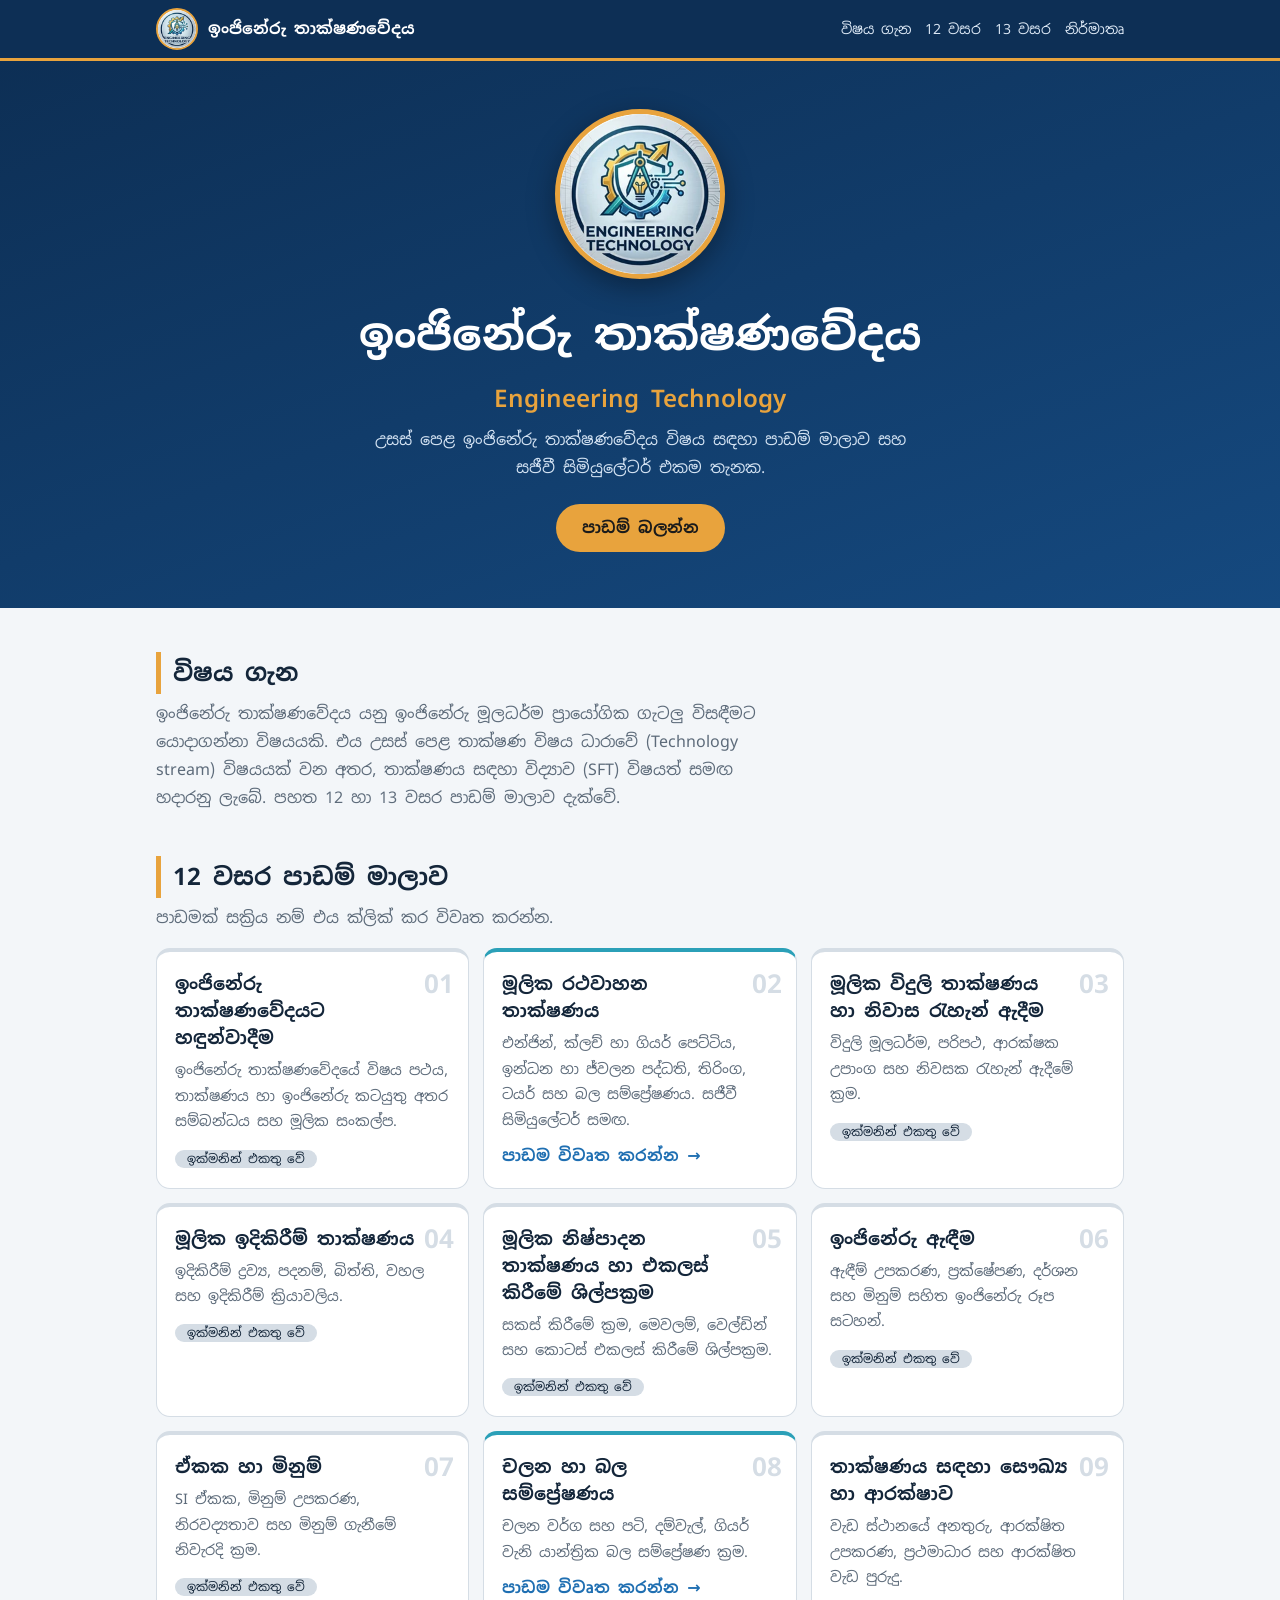
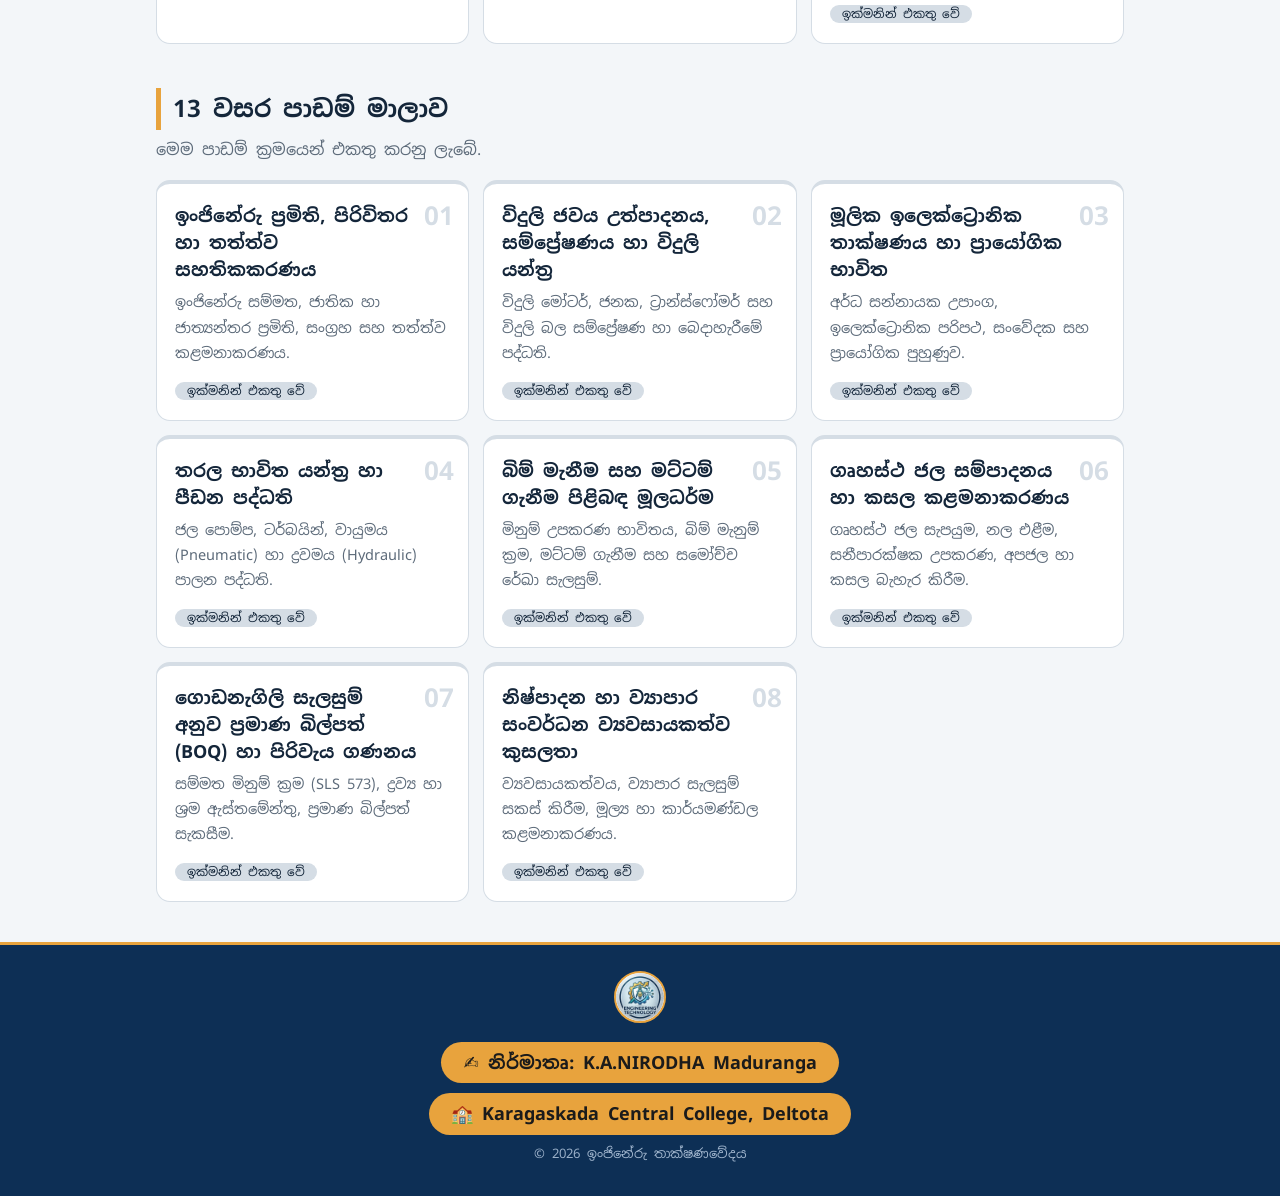
==== index.html @ a8201ebe "Publish engineering technology site Co-authored-by: Copilot App <223556219+Copilot@users.noreply.git" ====
﻿<!doctype html>
<html lang="si"><head><meta charset="utf-8">
<meta name="viewport" content="width=device-width, initial-scale=1, viewport-fit=cover">
<title>ඉංජිනේරු තාක්ෂණවේදය – Engineering Technology</title>
<meta name="description" content="උසස් පෙළ ඉංජිනේරු තාක්ෂණවේදය විෂය සඳහා සජීවී සිමියුලේටර සහිත ඉගෙනුම් වෙබ් අඩවිය">
<link rel="icon" type="image/png" href="[data-uri]">
<link rel="apple-touch-icon" href="[data-uri]">
<meta name="theme-color" content="#0d2f55">
<link href="https://fonts.googleapis.com/css2?family=Noto+Sans+Sinhala:wght@400;600;700&display=swap" rel="stylesheet">
<style>
:root{--bg:#f3f6f9;--panel:#fff;--ink:#14263a;--mute:#5d6b7a;--line:#d5dde5;--navy:#0d2f55;--acc:#1f6fb2;--gold:#e8a33d;--teal:#2ba0b8;box-sizing:border-box;padding-top:env(safe-area-inset-top,0px);padding-bottom:env(safe-area-inset-bottom,0px)}
@media(prefers-color-scheme:dark){:root{--bg:#0e151c;--panel:#17212b;--ink:#e6ebf0;--mute:#93a0ad;--line:#2b3846;--acc:#6aaeea}}
*{box-sizing:border-box}html{scroll-behavior:smooth;scroll-padding-top:70px}
body{margin:0;background:var(--bg);color:var(--ink);font:400 16px/1.75 "Noto Sans Sinhala","Iskoola Pota","Nirmala UI","Sinhala Sangam MN",system-ui,sans-serif}
a{color:inherit}
.hd{position:sticky;top:env(safe-area-inset-top,0px);z-index:10;background:var(--navy);color:#fff;border-bottom:3px solid var(--gold)}
.hd .in{max-width:1000px;margin:auto;padding:8px 16px;display:flex;align-items:center;gap:12px}
.hd .brand{display:flex;align-items:center;gap:10px;text-decoration:none;font-weight:700;margin-right:auto}
.hd img{width:42px;height:42px;border-radius:50%;border:2px solid var(--gold);background:#fff}
.hd nav a{color:#dce8f5;text-decoration:none;font-size:14px;margin-left:14px}.hd nav a:hover{color:var(--gold)}
.hero{background:linear-gradient(160deg,#0d2f55,#15497f);color:#fff;text-align:center;padding:48px 16px 56px}
.hero img{width:170px;height:170px;border-radius:50%;border:5px solid var(--gold);background:#fff;box-shadow:0 8px 28px rgba(0,0,0,.35)}
.hero h1{font-size:clamp(26px,6vw,44px);line-height:1.3;margin:18px 0 6px}
.hero p{max-width:60ch;margin:0 auto 22px;color:#d4e3f3}
.btn{display:inline-block;background:var(--gold);color:#1b1b1b;text-decoration:none;font-weight:700;padding:10px 26px;border-radius:99px}.btn:hover{filter:brightness(1.08)}
main{max-width:1000px;margin:auto;padding:0 16px 40px}
section{margin-top:44px}
h2{font-size:24px;margin:0 0 6px;border-left:5px solid var(--gold);padding-left:12px}
.sub{color:var(--mute);margin:0 0 16px;max-width:70ch}
.grid{display:grid;grid-template-columns:repeat(auto-fill,minmax(220px,1fr));gap:14px}
.c{background:var(--panel);border:1px solid var(--line);border-radius:12px;padding:16px}
.c b{display:block;color:var(--acc);margin-bottom:4px}.c span{color:var(--mute);font-size:14.5px}
.lcX{display:grid;grid-template-columns:1fr;gap:10px;background:var(--panel);border:1px solid var(--line);border-top:4px solid var(--teal);border-radius:14px;padding:20px;text-decoration:none;transition:transform .15s,box-shadow .15s}
.lesson:hover{transform:translateY(-3px);box-shadow:0 10px 24px rgba(13,47,85,.18)}
.lesson h3{margin:0;font-size:21px}.lesson p{margin:0;color:var(--mute)}
.chips{display:flex;flex-wrap:wrap;gap:6px}.chips i{font-style:normal;font-size:13px;border:1px solid var(--line);border-radius:99px;padding:1px 11px;color:var(--mute)}
.go{font-weight:700;color:var(--acc)}
.soon{opacity:.6;border-top-color:var(--line)}.soon .tag{font-size:12px;background:var(--line);color:var(--ink);border-radius:99px;padding:0 10px;justify-self:start}
.lessons{display:grid;grid-template-columns:repeat(auto-fill,minmax(300px,1fr));gap:16px}
footer{background:var(--navy);color:#cfdcec;text-align:center;padding:26px 16px 30px;border-top:3px solid var(--gold)}
footer img{width:52px;height:52px;border-radius:50%;border:2px solid var(--gold);background:#fff}
footer b{display:block;color:#fff;font-size:17px;margin-top:6px}
footer small{display:block;font-size:13px;margin-top:8px;color:#9fb4cc}
@media(max-width:560px){.hd .in{flex-wrap:wrap;justify-content:center;gap:8px}.hd nav{display:flex;flex-wrap:wrap;justify-content:center;gap:6px}.hd nav a{font-size:13px;padding:4px 8px}.hero img{width:130px;height:130px}}

.lc{position:relative;display:block;background:var(--panel);border:1px solid var(--line);border-top:4px solid var(--line);border-radius:14px;padding:18px 18px 16px;text-decoration:none;color:inherit}
.lc em{position:absolute;top:10px;right:14px;font-style:normal;font-weight:700;font-size:26px;color:var(--line)}
.lc h3{margin:0 34px 6px 0;font-size:18px;line-height:1.5}.lc p{margin:0 0 10px;color:var(--mute);font-size:14.5px}
.lc.on{border-top-color:var(--teal);transition:transform .15s,box-shadow .15s}.lc.on:hover{transform:translateY(-3px);box-shadow:0 10px 24px rgba(13,47,85,.2)}
.lc .tag{font-size:12px;background:var(--line);color:var(--ink);border-radius:99px;padding:1px 12px}
.lessons{display:grid;grid-template-columns:repeat(auto-fill,minmax(290px,1fr));gap:14px}
.sch{display:inline-block;margin-top:10px;background:var(--gold);color:#1b1b1b;font-weight:700;font-size:18px;padding:5px 22px;border-radius:99px}
#lv{display:none}#lv .bar{background:var(--navy);color:#fff;border-bottom:3px solid var(--gold);padding:8px 16px;display:flex;align-items:center;gap:12px}
#lv .bar img{width:38px;height:38px;border-radius:50%;border:2px solid var(--gold);background:#fff}
#lv .bar a{margin-left:auto;background:var(--gold);color:#1b1b1b;text-decoration:none;font-weight:700;font-size:14px;padding:5px 16px;border-radius:99px}
#lv iframe{display:block;width:100%;height:calc(100dvh - 62px);border:0;background:var(--bg)}
</style></head><body>
<div id="hv">
<header class="hd"><div class="in">
<a class="brand" href="#top"><img src="[data-uri]" alt="ලාංඡනය"><span>ඉංජිනේරු තාක්ෂණවේදය</span></a>
<nav><a href="#about">විෂය ගැන</a><a href="#g12">12 වසර</a><a href="#g13">13 වසර</a><a href="#footer">නිර්මාතෘ</a></nav></div></header>
<div class="hero" id="top"><img src="[data-uri]" alt="ලාංඡනය">
<h1>ඉංජිනේරු තාක්ෂණවේදය<br><small style="font-size:.55em;font-weight:600;color:var(--gold)">Engineering Technology</small></h1>
<p>උසස් පෙළ ඉංජිනේරු තාක්ෂණවේදය විෂය සඳහා පාඩම් මාලාව සහ සජීවී සිමියුලේටර් එකම තැනක.</p>
<a class="btn" href="#g12">පාඩම් බලන්න</a></div>
<main>
<section id="about"><h2>විෂය ගැන</h2>
<p class="sub">ඉංජිනේරු තාක්ෂණවේදය යනු ඉංජිනේරු මූලධර්ම ප්‍රායෝගික ගැටලු විසඳීමට යොදාගන්නා විෂයයකි. එය උසස් පෙළ තාක්ෂණ විෂය ධාරාවේ (Technology stream) විෂයයක් වන අතර, තාක්ෂණය සඳහා විද්‍යාව (SFT) විෂයත් සමඟ හදාරනු ලැබේ. පහත 12 හා 13 වසර පාඩම් මාලාව දැක්වේ.</p></section>
<section id="g12"><h2>12 වසර පාඩම් මාලාව</h2><p class="sub">පාඩමක් සක්‍රිය නම් එය ක්ලික් කර විවෘත කරන්න.</p><div class="lessons"><div class="lc"><em>01</em><h3>ඉංජිනේරු තාක්ෂණවේදයට හඳුන්වාදීම</h3><p>ඉංජිනේරු තාක්ෂණවේදයේ විෂය පථය, තාක්ෂණය හා ඉංජිනේරු කටයුතු අතර සම්බන්ධය සහ මූලික සංකල්ප.</p><span class="tag">ඉක්මනින් එකතු වේ</span></div><a class="lc on" href="#/vehicle"><em>02</em><h3>මූලික රථවාහන තාක්ෂණය</h3><p>එන්ජින්, ක්ලච් හා ගියර් පෙට්ටිය, ඉන්ධන හා ජ්වලන පද්ධති, තිරිංග, ටයර් සහ බල සම්ප්‍රේෂණය. සජීවී සිමියුලේටර් සමඟ.</p><span class="go">පාඩම විවෘත කරන්න →</span></a><div class="lc"><em>03</em><h3>මූලික විදුලි තාක්ෂණය හා නිවාස රැහැන් ඇදීම</h3><p>විදුලි මූලධර්ම, පරිපථ, ආරක්ෂක උපාංග සහ නිවසක රැහැන් ඇදීමේ ක්‍රම.</p><span class="tag">ඉක්මනින් එකතු වේ</span></div><div class="lc"><em>04</em><h3>මූලික ඉදිකිරීම් තාක්ෂණය</h3><p>ඉදිකිරීම් ද්‍රව්‍ය, පදනම්, බිත්ති, වහල සහ ඉදිකිරීම් ක්‍රියාවලිය.</p><span class="tag">ඉක්මනින් එකතු වේ</span></div><div class="lc"><em>05</em><h3>මූලික නිෂ්පාදන තාක්ෂණය හා එකලස් කිරීමේ ශිල්පක්‍රම</h3><p>සකස් කිරීමේ ක්‍රම, මෙවලම්, වෙල්ඩින් සහ කොටස් එකලස් කිරීමේ ශිල්පක්‍රම.</p><span class="tag">ඉක්මනින් එකතු වේ</span></div><div class="lc"><em>06</em><h3>ඉංජිනේරු ඇඳීම</h3><p>ඇඳීම් උපකරණ, ප්‍රක්ෂේපණ, දර්ශන සහ මිනුම් සහිත ඉංජිනේරු රූප සටහන්.</p><span class="tag">ඉක්මනින් එකතු වේ</span></div><div class="lc"><em>07</em><h3>ඒකක හා මිනුම්</h3><p>SI ඒකක, මිනුම් උපකරණ, නිරවද්‍යතාව සහ මිනුම් ගැනීමේ නිවැරදි ක්‍රම.</p><span class="tag">ඉක්මනින් එකතු වේ</span></div><div class="lc"><em>08</em><h3>චලන හා බල සම්ප්‍රේෂණය</h3><p>චලන වර්ග සහ පටි, දම්වැල්, ගියර් වැනි යාන්ත්‍රික බල සම්ප්‍රේෂණ ක්‍රම.</p><span class="tag">ඉක්මනින් එකතු වේ</span></div><div class="lc"><em>09</em><h3>තාක්ෂණය සඳහා සෞඛ්‍ය හා ආරක්ෂාව</h3><p>වැඩ ස්ථානයේ අනතුරු, ආරක්ෂිත උපකරණ, ප්‍රථමාධාර සහ ආරක්ෂිත වැඩ පුරුදු.</p><span class="tag">ඉක්මනින් එකතු වේ</span></div></div></section>
<section id="g13"><h2>13 වසර පාඩම් මාලාව</h2><p class="sub">මෙම පාඩම් ක්‍රමයෙන් එකතු කරනු ලැබේ.</p><div class="lessons"><div class="lc"><em>01</em><h3>ඉංජිනේරු ප්‍රමිති, පිරිවිතර හා තත්ත්ව සහතිකකරණය</h3><p>ඉංජිනේරු සම්මත, ජාතික හා ජාත්‍යන්තර ප්‍රමිති, සංග්‍රහ සහ තත්ත්ව කළමනාකරණය.</p><span class="tag">ඉක්මනින් එකතු වේ</span></div><div class="lc"><em>02</em><h3>විදුලි ජවය උත්පාදනය, සම්ප්‍රේෂණය හා විදුලි යන්ත්‍ර</h3><p>විදුලි මෝටර්, ජනක, ට්‍රාන්ස්ෆෝමර් සහ විදුලි බල සම්ප්‍රේෂණ හා බෙදාහැරීමේ පද්ධති.</p><span class="tag">ඉක්මනින් එකතු වේ</span></div><div class="lc"><em>03</em><h3>මූලික ඉලෙක්ට්‍රොනික තාක්ෂණය හා ප්‍රායෝගික භාවිත</h3><p>අර්ධ සන්නායක උපාංග, ඉලෙක්ට්‍රොනික පරිපථ, සංවේදක සහ ප්‍රායෝගික පුහුණුව.</p><span class="tag">ඉක්මනින් එකතු වේ</span></div><div class="lc"><em>04</em><h3>තරල භාවිත යන්ත්‍ර හා පීඩන පද්ධති</h3><p>ජල පොම්ප, ටර්බයින්, වායුමය (Pneumatic) හා ද්‍රවමය (Hydraulic) පාලන පද්ධති.</p><span class="tag">ඉක්මනින් එකතු වේ</span></div><div class="lc"><em>05</em><h3>බිම් මැනීම සහ මට්ටම් ගැනීම පිළිබඳ මූලධර්ම</h3><p>මිනුම් උපකරණ භාවිතය, බිම් මැනුම් ක්‍රම, මට්ටම් ගැනීම සහ සමෝච්ච රේඛා සැලසුම්.</p><span class="tag">ඉක්මනින් එකතු වේ</span></div><div class="lc"><em>06</em><h3>ගෘහස්ථ ජල සම්පාදනය හා කසල කළමනාකරණය</h3><p>ගෘහස්ථ ජල සැපයුම, නල එළීම, සනීපාරක්ෂක උපකරණ, අපජල හා කසල බැහැර කිරීම.</p><span class="tag">ඉක්මනින් එකතු වේ</span></div><div class="lc"><em>07</em><h3>ගොඩනැගිලි සැලසුම් අනුව ප්‍රමාණ බිල්පත් (BOQ) හා පිරිවැය ගණනය</h3><p>සම්මත මිනුම් ක්‍රම (SLS 573), ද්‍රව්‍ය හා ශ්‍රම ඇස්තමේන්තු, ප්‍රමාණ බිල්පත් සැකසීම.</p><span class="tag">ඉක්මනින් එකතු වේ</span></div><div class="lc"><em>08</em><h3>නිෂ්පාදන හා ව්‍යාපාර සංවර්ධන ව්‍යවසායකත්ව කුසලතා</h3><p>ව්‍යවසායකත්වය, ව්‍යාපාර සැලසුම් සකස් කිරීම, මූල්‍ය හා කාර්යමණ්ඩල කළමනාකරණය.</p><span class="tag">ඉක්මනින් එකතු වේ</span></div></div></section>
</main>
<footer id="footer"><img src="[data-uri]" alt="ලාංඡනය"><br><span class="sch">✍️ නිර්මාතෘ: K.A.NIRODHA Maduranga</span><br>
<span class="sch">🏫 Karagaskada Central College, Deltota</span>
<small>© 2026 ඉංජිනේරු තාක්ෂණවේදය</small></footer>
</div>
<div id="lv"><div class="bar"><img src="[data-uri]" alt="ලාංඡනය"><b>මූලික රථවාහන තාක්ෂණය</b><a href="#g12">← පාඩම් වෙත</a></div></div>
<script id="vsrc" type="text/plain">[base64]/gtqsg4LeD4Laz4LeE4LePIOC2tOC3meC3heC2tOC3nOC2rSDgtrfgt4/gt4Dgt5Lgtq3gt48g4Laa4La74Lax4LeK4LaxLjxkaXYgY2xhc3M9ImNyIj7gtrHgt5Lgtrvgt4rgtrjgt4/[base64]/[base64]/[base64]/[base64]/gt5Mg4LeD4LeK4La04LeP4La74LeK4Laa4La6IOC2ouC2seC2seC2uiDgtprgtrvgtrrgt5I7IOC2muC3iuKAjeC2u+C3kOC2seC3iuC2muC3iiDgtoXgtprgt4rgt4Lgtrog4LeE4LePIOC3g+C2uOC3iuC2tuC2seC3iuC2sOC2miDgtq/[base64]/[base64]/gt5ngtprgtrgg4LeA4LeD4LePIOC2h+C2rSDCtyDgtrTgt5Lgt4Pgt4rgtqfgtrHgtrog4LaJ4LeE4LeF4LanJ10sWyfgtrbgtr0g4La04LeE4La7Jywn4LeD4LeK4La04LeP4La74LeK4Laa4LeKIOKGkiDgtq/gt4TgtrHgtrogwrcg4La04LeS4LeD4LeK4Lan4Lax4La6IOC2tOC3hOC3heC2pyddLFsn4La04LeS4Lan4LeP4La7IOC2tOC3hOC2uycsJ+C2keC2muC3iuC3g+C3neC3g+C3iuC2p+C3iiDgtprgtrTgt4/[base64]/[base64]/gt5ngtrTgt4TgtrsnLHRpdGxlOifgtq/[base64]/[base64]/gtprgt4/gtrsg4Laa4LeU4Lan4LeT4La74La64Laa4LeKIOC2veC3meC3gyDgt4Pgt4/gtq/gt48g4LaH4LatOyDgt4Dgt4/[base64]/gtr3gt5Lgtprgt4/[base64]/gtr3gt5Lgtprgt4/gt4A7IOC2tOC3kuC2p+C3j+C2uyDgtprgt4Dgt5Tgt4Xgt5Tgt4Dgtqcg4La04LeD4LeU4LeAIOC3gOC3kuC3gOC3mOC2rSDgt4Dgt5ouJ10sWyfgtrTgt5Lgtqfgt4/gtrsg4Laa4LeA4LeU4LeF4LeU4LeAJywn4LeD4LeS4La64La94LeK4La94Lan4La4IOC2tOC3heC2uOC3lOC3gCDgt4Dgt5Lgt4Dgt5jgtq0g4LeA4LeaOyDgtq/[base64]/[base64]/MDp0aDx0dD8xOnRoPD1UQVUtdHQ/[base64]/gtprgt4/[base64]/gtrbgt5Lgtrrgt5Tgtrvgt5rgtqfgtrvgtrogKOC2ieC2seC3iuC2sOC2sSknLDMzMCwzNTAsMTEsQy5tdXRlLCdjZW50ZXInLDQwMCk7VChjLCfgt4Dgt4/gtq3gtrog4oaQJywzNzAsMjk3LDExLEMubXV0ZSwncmlnaHQnLDQwMCk7VChjLCfgtrTgt5Lgtqfgt4/gtrsg4oaSJywzNzAsMjQ4LDExLEMubXV0ZSwncmlnaHQnLDQwMCk7ClQoYyxkb3duPyhpbk9wZW4/[base64]/[base64]/gt5Dgt4Dgt5Tgtqvgt5Qg4LeA4LeP4La64LeUJywzOTUsMzk0LDEyLEMubXV0ZSwnbGVmdCcsNDAwKTtUKGMsJ+C2u+C2reC3lC/[base64]/[base64]/gt4rgtrAg4La04LeS4LeD4LeK4Lan4LaxIChCb3hlcikg4LaR4Lax4LeK4Lai4LeS4La4JyxjeDozMjAsY3k6MTc1LHM6LjksbzpbWzAsLVBJLzIsMS41KlBJXSxbMCxQSS8yLDMuNSpQSV1dLGQ6J+C2tOC3kuC3g+C3iuC2p+C2seC3iiDgtq/[base64]/[base64]/gt4rgtrDgtq3gt5LgtronLHRpdGxlOifgtprgt5Dgtrjgt4og4Lav4Lar4LeK4LapIOC3hOC3jyDgtprgtrTgt4/[base64]/gtqvgt4rgtqngt5og4LaL4La94LeK4La04Lat4La6IOC2muC2tOC3j+C2p+C2uiDgt4Dgt5Lgt4Dgt5jgtq0g4Laa4La74La64LeSOyDgt4Pgt4rgtrTgt4rigI3gtrvgt5LgtrHgt4rgtpzgtrog4LaR4La6IOC3gOC3g+C3jyDgtq/[base64]/[base64]/[base64]/[base64]/[base64]/[base64]/gtq3gt4og4LaH4LatOyDgtpHgtrog4Laa4LeK4oCN4La74LeQ4Lax4LeK4Laa4LeKIOC3hOC3jyDgtprgt5Dgtrjgt4og4Lav4Lat4LeKIOC2u+C3neC2ryAo4La04LeU4La94LeSKSDgtq/[base64]/[base64]/[base64]/gt5Lgt4Hgt4/gt4Dgtqcg4Laa4La74Laa4LeQ4LeA4LeaLiddfTsKc2ltcy5wdXNoKHtpZDonY2FtZHJ2JyxuYXY6J+C2muC3kOC2uOC3iiDgtrDgt4/gt4DgtrHgtronLHRpdGxlOifgtprgt5Dgtrjgt4og4Lav4Lar4LeK4LapIOC2sOC3j+C3gOC2sSDgtprgt4rigI3gtrvgtrgg4Lat4LeU4LaxICjgtq/gtq3gt4og4LeD4LeE4LeS4LatIOC2tOC2p+C3kuC2uiDCtyDgtq/gtrjgt4rgt4Dgt5Dgtr0gwrcg4Lac4LeS4La64La74LeKIOC2u+C3neC2ryknLHJhdGU6Mi40LEg6NDQwLApvcHRzOltbJ2JlbHQnLCfgtq/gtq3gt4og4LeD4LeE4LeS4LatIOC2tOC2p+C3kuC2uiddLFsnY2hhaW4nLCfgtq/[base64]/gtq3gt4og4Laa4LeK4oCN4La74LeQ4Lax4LeK4Laa4LeKIOC2u+C3neC2r+C2uuC3miDgtq/gtq3gt4og4La44LeZ4Lax4LeKIOC2r+C3meC2nOC3lOC2q+C2uuC2muC3iiAoNDAgOiAyMCkg4Lax4LeS4LeD4LePIOC2muC3kOC2uOC3iiDgtq/[base64]/gtrjgt4rgt4Dgt5Dgtr0nLCfgtprgtr3gt4rgtrTgt4Dgtq3gt4rgtrHgt4/[base64]/[base64]/gtq3gt4ogNDApJyxjeCw2MCwxMixDLmluaywnY2VudGVyJyk7VChjLCfgtrjgt5Dgtq/gt5Ig4Lac4LeS4La64La74La6ICjgtq/[base64]/LTEuNTo0LGI/[base64]/[base64]/gtqLgtrvgtronLHRpdGxlOifgtqfgtrvgt4rgtrbgt53gtqDgt4/gtqLgtrvgtrog4oCTIOC2tOC3kuC2p+C3j+C2uyDgt4Dgt4/[base64]/gtqfgtrog4LeA4LeS4LeA4LeY4LatIOC3gOC3kyDgtrTgt5Lgtqfgt4/[base64]/[base64]/[base64]/gt4/[base64]/bWl4KEhPVCxIT1QsMCk6dTwuNDg/[base64]/[base64]/[base64]/gtqfgtronLDUxNSwxODIsMTEsQy5tdXRlLCdjZW50ZXInLDQwMCk7VChjLCfgtrTgt5Lgtqfgt4/gtrsg4Lav4LeU4La44LeKIOC2tOC3kuC2p+C3gOC3miDihpInLDU0MCw1MiwxMixDLm11dGUsJ2xlZnQnLDQwMCk7VChjLCfgtrTgt5Lgtqfgt4/[base64]/[base64]/[base64]/[base64]/[base64]/[base64]/gt5ngtpog4LeD4LeK4La04La74LeK4LeBIOC2seC3nOC3gOC3kyDgtrjgt5ngt4Lgt4og4LeA4LeTIOC2muC2u+C2muC3kOC3gOC3mjsg4La04Lec4Laa4LeU4La74LeUIOC2reC3lOC3hSDgt4Dgt4/[base64]/[base64]/[base64]/[base64]/gt5Lgt4Hgt4/[base64]/gtqfgtronLDM3MCwyMjIsMTEsQy5tdXRlLCdjZW50ZXInLDQwMCk7VChjLCfgtrTgt5Lgtqfgt4/[base64]/[base64]/[base64]/[base64]/gtrHgtrog4LeE4LePIOC2tuC2veC2uiDgtr3gtrbgt4/gtq/gt5ngtrEg4La74Led4LavIOC2heC2seC3lOC3gCDgt4Dgt4/[base64]/[base64]/gt5Lgtrvgt5Ig4Laa4Lec4Lan4LeD4LeaIOC2tuC2uzsg4La24La94La6ICcrKEQuZFswXSYmRC5kWzFdPyfgt4Pgt5Hgtrgg4La74Led4Lav4La64Laa4Lan4La4JzpELmRbMF0/[base64]/[base64]/[base64]/gtrvgt5LgtrgnLCfgtrTgt5ngtqngtr3gtrog4LaR4La24LeWIOC3gOC3kuC2pyDgtqngtrrgt4/[base64]/[base64]/gtprgt5zgtrrgt5Lgtr3gt4og4LeD4LeK4La04LeK4oCN4La74LeS4Lax4LeK4Lac4LeKLCDgtprgt5rgtrHgt4rgtq/gt4rigI3gtrvgt4/gtrTgt4Pgt4/gtrvgt5MgKOC2uuC2reC3lOC2u+C3lOC2tOC3kOC2r+C3ki/[base64]/[base64]/[base64]/[base64]/[base64]/[base64]/gt4/gtrHgtrogKOC2keC2seC3iuC2ouC3kuC2uCk6ICcrcnBtKycgcnBtJyw2MzYsMjAsMTIsQy5ob3QsJ3JpZ2h0Jyk7VChjLCfgtrTgt4rigI3gtrvgtq3gt5Lgtq/gt4/[base64]/[base64]/[base64]/gt5Ig4LaF4La64LeS4Lap4LeK4La94La74La6IOC3g+C2uOC2nyDgtpzgt5Lgtrrgtrvgt4ogM+C2muC3iiDgtpzgt5Dgtqfgt5ngtrEg4Lax4LeS4LeD4LePIOC2t+C3iuKAjeC2u+C2uOC2qyDgtq/gt5Lgt4Hgt4/[base64]/Zy5zaWRlOjApLVMuc2xba10pKi4xNX0pOwpjb25zdCB3az1rPT4ocmkvcmMpKihHQltrXS5ybC9HQltrXS5ybSkqKGs9PT0nUic/LTE6MSksd289b24/[base64]/Qy5ob3Q6Qy5tdXRlKTsKT2JqZWN0LmtleXMoR0IpLmZvckVhY2goaz0+e2NvbnN0IEc9R0Jba10sYWN0PXNlbD09PWs7Z3IoRy54LHkyLEcucmwsd2wsYWN0P0MuaG90OkMuZ2FzKTtncihHLngseTEsRy5ybSx3ayhrKSxhY3Q/Qy5ob3Q6Qy5nYXMpO1QoYyxrLEcueCx5MS1HLnJtLTYsMTMsYWN0P0MuaG90OkMuaW5rLCdjZW50ZXInKX0pOwpncig1MDUsMTcwLDEzLC13bCoyMi8xMyxzZWw9PT0nUic/[base64]/gt4/gtrEg4LaF4Laa4LeK4LeC4La6JywxMCw1NiwxMSxDLm11dGUsJ2xlZnQnLDQwMCk7VChjLCfgtrTgt4rigI3gtrvgtq3gt5Lgtq/gt4/[base64]/gt5Lgt4Hgt4/[base64]/[base64]/gtrbgt5Lgtrrgt5Tgtrvgt5rgtqfgtrvgtrog4LaR4Lax4LeK4Lai4LeS4La44LanIOC2uuC2sSDgt4Dgt4/gtq3gtrrgtqcg4La04LeZ4Lan4LeK4oCN4La74La94LeKIOC2muC3lOC2qeC3jyDgtrbgt5LgtoLgtq/[base64]/[base64]/[base64]/[base64]/[base64]/gt4rgtrDgtq3gt5LgtronLCfgtq3gt4rigI3gtrvgt5zgtqfgtr3gtrog4LaG4LeD4Lax4LeK4LaxIOC3gOC3geC2uuC3meC2seC3iiDgt4Dgt4Pgt48g4LaH4Lat4LeSIOC3gOC3kuC2pyDgt4Dgt4/gtq3gtrog4LaF4Lap4LeUIOC2seC3kuC3g+C3jyDgtrTgt4rigI3gtrvgtrDgt4/[base64]/gtqfgtronLCfgt4Dgt4/gtq3gtrog4Lac4La94LaxIOC2tOC3iuKAjeC2u+C2uOC3j+C2q+C2uiDgtrTgt4/[base64]/gtqfgtronLCfgt4Pgt5Pgtq3gtr0g4LaR4Lax4LeK4Lai4LeS4La44LeaIOC2ieC2seC3iuC2sOC2sSDgt4Dgt4/gt4Lgt4rgtrQg4LeA4LeT4La4IOC2heC2qeC3lOC2uuC3ki4g4Lag4Led4Laa4LeKIOC2keC2miDgt4Dgt4/[base64]/[base64]/[base64]/[base64]/NDA6eDwyOTA/[base64]/[base64]/[base64]/[base64]/[base64]/[base64]/[base64]/[base64]/Qy5ob3Q6Qy5pbmssJ2NlbnRlcicpKX0KY29uc3Qgd2lyZT0oYyxQLG9uKT0+e2Muc3Ryb2tlU3R5bGU9b24/[base64]/gtpog4LaR4Lax4LeK4Lai4LeS4La44LeaIOC2reC2reC3iuC2reC3iuC3gOC2uiBFQ1Ug4LaR4Laa4LanIOC2r+C3kOC2seC3lOC2uOC3iiDgtq/[base64]/[base64]/[base64]/gtrTgt5PgtqngtrEg4LeD4LaC4LeA4Lea4Lav4Laa4La6IChNQUYvTUFQKScsJ+C2keC2seC3iuC2ouC3kuC2uOC2pyDgtofgtq3gt5Tgtr3gt4og4LeA4LaxIOC3gOC3j+C2rSDgtrTgt4rigI3gtrvgtrjgt4/[base64]/gtprgtrogKFRQUyknLCfgtrvgt5Lgtrrgtq/[base64]/[base64]/[base64]/gtrEg4LeD4LaC4LeA4Lea4Lav4LaaIChDS1AvQ01QKScsJ+C2tOC3kuC3g+C3iuC2p+C2seC2uuC3miDgt4Pgt4rgtq7gt4/gtrHgtrog4LeE4LePIOC2muC3lOC2uOC2sSDgt4Pgt5Lgtr3gt5LgtrHgt4rgtqngtrvgtrrgtqcg4Laa4LeA4Lav4LePIOC2ieC2seC3iuC2sOC2sS/gt4Pgt4rgtrTgt4/[base64]/[base64]/gt5LgtrHgt4Dgt48gKOC2tOC3k+C2qeC2seC2uiDgtrbgt4/gtrsgMy00IOC2tOC2uOC2qykuIEdESSDgt4Dgtr0g4LaJ4Lax4LeK4Law4LaxIOC3g+C3mOC2ouC3lOC3gOC2uCDgtq/gt4TgtrEg4Laa4LeU4Lan4LeT4La74La64LanICjgtrbgt4/[base64]/[base64]/[base64]/gtrvgt4rgtprgt4og4La04LeK4La94Lac4LeKJyw1NDAsMTUwLDExLEMubXV0ZSwnbGVmdCcsNDAwKTtUKGMsU05bc10rKHNwPycg4oCTIOC3g+C3iuC2tOC3j+C2u+C3iuC2muC3iiEnOicnKSsoaW5qPycg4oCTIOC2ieC2seC3iuC2sOC2sSDgt4Dgt5Lgtq/[base64]/[base64]/gt5LgtrEg4LeA4LeS4LanIOC2keC2uiDgt4Pgt4rgtrTgt4/gtrvgt4rgtprgt4og4Lax4Lec4La44LeQ4Lat4LeS4LeAIOC2uCDgtq/[base64]/[base64]/[base64]/gtrHgtrog4LaF4Lax4LeU4LeAIOC2ieC2seC3iuC2sOC2sSDgtrTgt4rigI3gtrvgtrjgt4/[base64]/gt5LgtrEg4LaJ4Lax4LeK4Law4LaxIOC2tOC3iuKAjeC2u+C2uOC3j+C2q+C2uuC3meC2seC3kiAo4Lac4LeU4Lar4LeP4Lat4LeK4La44LaaIOC2tOC3j+C2veC2seC2uikuJ10sWyfgtrTgtrrgt5Lgtr3gtqfgt4ogLyDgtrTgt4rigI3gtrvgtrDgt4/gtrEgLyDgtrTgt4Pgt5Qg4LaR4Lax4LeK4Lax4LatJywn4LaJ4Lat4LePIOC2muC3lOC2qeC3jyDgtrTgtrrgt5Lgtr3gtqfgt4og4LaR4Lax4LeK4Lax4Lat4Laa4LeKIOC2tOC3heC2uOC3lOC3gCDgtr3gtrbgt4/gtq/gt5Mg4LeB4La24LeK4Lav4La6ICjgtqngt5Pgt4Pgtr3gt4og4Lax4Lec4Laa4LeKKSDgtoXgtqngt5Qg4Laa4La74La64LeSOyDgtrTgt4rigI3gtrvgtrDgt4/gtrEg4LaR4Lax4LeK4Lax4LatIOC2tuC2veC2uiDgtq/[base64]/[base64]/[base64]/J3JnYmEoMjU1LDE3MCw0MCwuOCknOnM9PT0wP0ZJTExbMF06cz09PTE/[base64]/[base64]/[base64]/[base64]/[base64]/[base64]/[base64]/[base64]/[base64]/gt5Ig4La44Lec4LeE4Lec4Lat4LeaIOC3g+C3iuC2tOC3j+C2u+C3iuC2muC3iiDgtr3gtrbgt4/gtq/gt5ngtrrgt5IuJ10sWyfgtqLgt4rgt4Dgtr3gtrEg4Lav4Laf4La74La6IOC3hOC3jyDgtqngt4rgt4Dgt5ngtr3gt4onLCdFQ1Ug4La04LeK4oCN4La74LeP4Lau4La44LeS4LaaIOC2r+C2n+C2u+C2uuC2pyDgtrDgt4/gtrvgt4/gt4Ag4Lac4La94LePIOC2uuC3kOC3gOC3k+C2uOC3meC2seC3iiDgtprgt4/gtrHgt4rgtq/gt4Ag4LeB4Laa4LeK4Lat4LeS4La6IOC3g+C3kuC2u+C3gOC3miAo4Lap4LeK4LeA4LeZ4La94LeKIOC2muC3j+C2veC2uikuIOC2sOC3j+C2u+C3j+C3gCDgtrHgtq3gtrsg4Laa4LeFIOC3gOC3kuC2pyDgtq/gt4rgt4Dgt5Pgtq3gt5Lgtpog4Lav4Laf4La74La64LeaIOKJiCAyMC00MCBrViDgtqLgtrHgtrHgtrog4LeA4LeTIOC2tOC3iuC2veC2nOC3iiDgtpzgt5DgtrTgt4og4LaR4LaaIOC3hOC2u+C3hOC3jyDgt4Pgt4rgtrTgt4/gtrvgt4rgtprgt4og4LeA4LeaLiddLFsn4Lai4LeK4LeA4La94LaxIOC2heC2reC3iuC3hOC3kOC2u+C3lOC2uCAoQWR2YW5jZSknLCfgtq/gt4TgtrHgtrrgtqcg4Laa4LeP4La94La6IOC2nOC2reC3gOC2sSDgtrHgt5Lgt4Pgt48g4LeD4La44LeK4La04LeT4Lap4LaxIOC2tOC3hOC2u+C3miBUREMg4LanIOC2tOC3meC2uyDgt4Pgt4rgtrTgt4/gtrvgt4rgtprgt4og4Lav4LeZ4La64LeSOyDgtpHgt4Dgt5Lgtqcg4LaL4La04La74LeS4La4IOC2tOC3k+C2qeC2seC2uiBUREMg4LanIOC2tOC3g+C3lCDiiYggMTAtMjDCsCDgtq/[base64]/[base64]/[base64]/[base64]/[base64]/[base64]/[base64]/[base64]/gtp/[base64]/[base64]/[base64]/[base64]/gtrvgt4rgtprgt4onLDEwLDI5MSwxMCxDLm11dGUsJ2xlZnQnLDQwMCk7ClQoYywn4LeD4LeK4La04LeP4La74LeK4Laa4LeKICcrYWR2KyfCsCBCVERDIMK3IOC2i+C2tOC2u+C3kuC2uCDgtrTgt5PgtqngtrHgtrogVERDICcrKHBlYWs+PTA/[base64]/J+C2p+C3kuC2muC2muC3iiDgtprgtr3gt5LgtrHgt4og4oCTIOC2seC3nOC2muC3iiDgtoXgt4Dgtq/gt4/gtrHgtrgnOnBlYWs8PTIwPyfgtrTgt4rigI3gtrvgt4Hgt4Pgt4rgtq0g4Lan4La64LeS4La44LeS4Lax4LeKJzon4La04LeK4oCN4La74La44LeP4Lav4La64LeSIOKAkyDgtrbgtr3gtrog4LaF4Lap4LeU4La64LeSLCDgtrTgt5Lgtqfgt4/[base64]/[base64]/[base64]/[base64]/[base64]/Wyfgtrvgt53gtq/gtrog4La94Lec4Laa4LeKIMK3IOC3g+C3iuC2p+C3kuC2uuC2u+C3kuC2giDgtoXgtprgtrvgt4rgtrjgtqvgt4rigI3gtrrgtrrgt5InLEMuaG90XTpTLmRvbmU/KGsuaGQ+PVRoLS4wMj9bJ+C3gOC2guC2nOC3lOC3gCDgtoXgt4Dgt4Pgt4/gtrHgtrog4Lav4Laa4LeK4LeA4LePIOC3hOC3kOC2u+C3kyDgtrjgt4/[base64]/gtprgt4/[base64]/gtrjgt4/[base64]/[base64]/gtpzgt5ngtrEg4LeA4LaC4Lac4LeU4LeAIOC2heC3gOC3g+C3j+C2seC2uiDgtq/[base64]/[base64]/gt5MuJ10sWydBQlMg4Laa4LeK4oCN4La74LeS4La64LeP4LeAJywn4LeD4LaC4LeA4Lea4Lav4Laa4La6IOC2u+C3neC2r+C2uiDgt4Tgtq/gt5Lgt4Pgt5Lgtrrgt5og4La44Lax4LeK4Lav4Lac4LeP4La44LeTIOC3gOC2seC3lCDgtq/[base64]/[base64]/[base64]/[base64]/[base64]/[base64]/[base64]/[base64]/gtqzgt5Qg4oaSIOC2u+C3neC2ry4g4LeD4LeU4Laa4LeK4Laa4LeP4Lax4La4IOC3gOC2uOC2py/gtq/[base64]/[base64]/[base64]/[base64]/[base64]/[base64]/gtrogMSDgt4Dgt4/[base64]/[base64]/[base64]/gtrEg4Lax4La44LeKIOC2tOC3kuC2seC3kuC2uuC2seC3iiDgtpzgt5Lgtrrgtrvgt4og4Lat4La44Lax4LeK4Lac4LeaIOC2heC2muC3iuC3guC2uiDgt4Dgtqfgt48g4Lax4Lec4Laa4La74Laa4LeQ4LeA4LeaOyDgt4DgtoLgtpzgt5Tgt4Dgtprgtq/[base64]/[base64]/[base64]/[base64]/[base64]/[base64]/[base64]/J+C2veC3kuC3g+C3iuC3g+C2sSDgtrvgt53gtq/gtrogMsOXIOC3gOC3muC2nOC2uuC3meC2seC3iiDgtprgtrvgtprgt5Dgt4Dgt5ngtrEg4LaF4Lat4La7IOC2heC2seC3meC2muC3iiDgtrvgt53gtq/gtrog4Lax4Lat4La7ISc6TWF0aC5hYnMocyk+LjA1Pyfgt4DgtoLgtpzgt5Tgt4Dgt5og4LaH4Lat4LeU4LeF4LeUIOC2u+C3neC2r+C2uiDgtrjgtrHgt4rgtq/gtpzgt4/[base64]/[base64]/[base64]/gtprgt4/[base64]/[base64]/[base64]/gt4/[base64]/[base64]/gt4/gtrEg4LeG4Led4Laa4La6JyxveCs5NSxveSs2MiwxMSxDLmhvdCwnY2VudGVyJyw0MDApOwpUKGMsJ86yID0gJysoYioxODAvUEkpLnRvRml4ZWQoMCkrJ8KwICAg4Lav4LeQ4Lax4LeKIOC2tOC3iuKAjeC2u+C2reC3kuC2r+C3j+C2sSDDtyDgtobgtq/gt4/gtrEg4LeA4Lea4Lac4La6ID0gJysoUy5jaGs/JzEuMDAnOnIudG9GaXhlZCgyKSksMjAsMzAwLDEzLEMuaW5rKTsKVChjLCfgtoXgt4DgtrggPSAnK2NiLnRvRml4ZWQoMikrJyAgwrcgIOC2i+C2tOC2u+C3kuC2uCA9ICcrKDEvY2IpLnRvRml4ZWQoMikrKFMuY2hrPycgICjgtq/[base64]/MTpyYXRpbyhxKTtpP2MubGluZVRvKGd4K2d3KmkvMTIwLFkodikpOmMubW92ZVRvKGd4K2d3KmkvMTIwLFkodikpfWMuc3Ryb2tlU3R5bGU9Uy5jaGs/[base64]/[base64]/[base64]/[base64]/[base64]/[base64]/[base64]/[base64]/gt4rigI3gtrsg4La24La94La64LeZ4Lax4LeKIOC2p+C2uuC2u+C2uiDgt4Dgt5Lgt4Hgt4/gtr0g4LeA4LeT4La4IOC3gOC3heC2muC3iuC3gOC2uuC3kiAo4LaJ4LeE4LeFIOC3gOC3muC2nCDgt4Hgt4rigI3gtrvgt5rgtqvgt5Ig4Lan4La64La74LeA4La9KS4nXSwKWyfgt4Dgt4/gtrHgt5og4La04Lan4LeSIChTdGVlbCBiZWx0cyknLCfgt4Pgt4/gtrjgt4/gtrHgt4rigI3gtrrgtrrgt5ngtrHgt4og4LeA4LeP4Lax4LeaIOC2muC2uOC3iuC2tuC3kiDgtrTgtqfgt5Ig4Lav4LeZ4Laa4Laa4LeKLCDgtrTgt4rigI3gtrvgtq3gt5Lgt4Dgt5Lgtrvgt5Tgtq/[base64]/[base64]/[base64]/[base64]/[base64]/[base64]/[base64]/gtpzgtq3gt4og4Laa4Lec4Lan4LeDIOC2u+C3luC2tOC2uuC3miDgtq/[base64]/gtrHgt5og4La04Lan4LeSIOKGkiDgtrHgtrrgt5Lgtr3gt53gtrHgt4og4LaG4LeA4La74Lar4La6IOKGkiDgtpzgt5Dgtqfgt5LgtrouIOC2uOC3k+C2p+C3iuC2p+C3lCDgtq/[base64]/Qy5ob3Q6Qy5jb2xkO2MubGluZVdpZHRoPUgoNik/[base64]/Qy5ob3Q6JyNlOGMzNGEnLEgoMSk/NjozKTtxKDEyNCwxMTYsSCgyKT9DLmhvdDonI2I3YzBjOCcsSCgyKT82OjMuNSk7cSgxMzAsMTIyLEgoMik/Qy5ob3Q6JyNiN2MwYzgnLEgoMik/[base64]/[base64]/gtrvgt4rgtprgt4/[base64]/[base64]/[base64]/[base64]/gtrvgt4/[base64]/[base64]/[base64]/[base64]/gt5DgtrHgt4ogJyt2LnRvRml4ZWQoMCkrJyBrbS9oJyxNYXRoLm1pbihteCw1OTApLDMxNiwxMixvdmVyP0JBRDpDLmFjYyxteD41OTA/J2NlbnRlcic6J2NlbnRlcicpOwpUKGMsb3Zlcj8n4LeA4Lea4LacIOC3g+C2guC2muC3muC2reC2uuC3miDgt4Pgt5Pgtrjgt4/[base64]/[base64]/gtrTgt5rgtprgt4rgt4Ig4LaF4Lac4La6ICjgt4Dgt5Dgtqngt5IgPSDgtprgtr3gt4og4La04LeA4Lat4LeTKS4gVHJhY3Rpb246IOC2reC3meC2reC3iiDgtrTgt4/gtrvgt5og4Lat4LeS4La74LeS4LaC4LacIOC3hOC3kOC2muC3kuC2uuC3j+C3gCAoQUEsIEEsIEIsIEMpLiBUZW1wZXJhdHVyZTog4Lat4LeP4La04La64LanIOC2lOC2u+C3nOC2reC3iuC2reC3lCDgtq/[base64]/[base64]/[base64]/[base64]/[base64]/gt5Ig4La04LeT4Lap4Lax4La6OiDgtpzgt5Dgtqfgt5Lgtrog4La04LeU4La74LePIOC2kuC2muC3j+C2muC3j+C2uyDgtpzgt5ngt4Dgt5PgtrgsIOC2i+C2tOC2u+C3kuC2uCDgtpzgt4rigI3gtrvgt5LgtrTgt4og4LeE4LePIOC2huC2uuC3lCDgtprgt4/[base64]/[base64]/[base64]/gt5ngt4Pgt4og4La04La74LeS4Lav4LeSIOC2p+C2uuC2u+C3iiDgt4Pgt4rgtq7gt4/gtrEg4La44LeP4La74LeUIOC2muC3kuC2u+C3k+C2uCDgt4Pgt4Qg4La74Led4LavIOC2h+C2veC2uuC3kuC2seC3iuC2uOC2seC3iuC2p+C3ii/gtrbgt5Dgtr3gtrHgt4rgt4Pgt5LgtoIg4Laa4LeS4La74LeT4La4IOC2kuC2muC3j+C2muC3j+C2uyDgtpzgt5ngt4Dgt5Pgtrjgtqcg4LaL4La04Laa4LeP4La74LeTIOC3gOC3mi4nXSxbJ+C2tOC3k+C2qeC2seC2uiDgtrTgtrvgt5Pgtprgt4rgt4Lgt4/gt4AnLCfgtqfgtrrgtrvgt4og4LeD4LeT4Lat4La9IOC3gOC3kuC2pyDgtrHgt5Lgtrvgt4rgtq/[base64]/[base64]/[base64]/[base64]/[base64]/gt4/[base64]/[base64]/gt4Dgtqcg4LeD4LeP4La04Lea4Laa4LeK4LeC4LeAIOC2h+C2reC3kiDgtq/[base64]/[base64]/gt4Dgt5ngtrHgt4og4La04LeS4Lan4Lat4LanIOC2h+C2reC3kiDgtq/[base64]/[base64]/[base64]/[base64]/[base64]/gt4/[base64]/gt4/[base64]/[base64]/[base64]/[base64]/[base64]/gt4/[base64]/[base64]/[base64]/gtrTgt4Tgt4Xgtqcg4Lax4LeQ4La44LeZ4La44LeS4Lax4LeKIOC2muC3lOC2p+C3k+C2uyDgtrTgtrvgt5Lgtrjgt4/gt4Ag4LeA4LeZ4Lax4LeD4LeKIOC2muC2u+C2uuC3ki4nXSxbJ+C2qeC2uuC3huC3iuKAjeC2u+C3keC2uOC3iiDgt4Pgt4rgtrTgt4rigI3gtrvgt5LgtrHgt4rgtpzgtronLCfgtrbgt5ngtq/gt4/gt4Tgt5Dgtrvgt5Pgtrjgt5og4La04LeE4La74LanIOC3geC2muC3iuC2reC3kuC2uiDgtq/[base64]/gtqcnLCfgtpHgtprgt4og4Lav4LeS4LeB4LeP4LeA4LanIOC2tOC2uOC2q+C2muC3iiDgtongtrHgt4rgtrDgtrEg4Lac4La44Lax4LeKIOC2muC3kuC2u+C3k+C2uOC2pyDgtongtqngtq/gt5ngtrEg4LeD4LeK4La04LeK4oCN4La74LeS4Lax4LeK4Lac4LeKIOC3huC3iuC2veC3kOC2tOC3iiDgtprgtrTgt4/[base64]/[base64]/gt4/[base64]/[base64]/[base64]/[base64]/Qy5jb2xkOkMuaW5rO2MuZmlsbFJlY3QoMjQzLChpbz8xNTg6MTQ5KSwyNCw0KTtjLmZpbGxTdHlsZT1vbz9DLmhvdDpDLmluaztjLmZpbGxSZWN0KDMxMywob28/[base64]/[base64]/Qy5ob3Q6Qy5pbmspO1QoYywn4Lap4La64LeG4LeK4oCN4La74LeR4La44LeKIOC2tOC3hOC3hSDgtrrgt4/gtrggOiAnK01hdGgucm91bmQoZCoxMDApKyclIMK3IOC2tOC3hOC2uyDgtq/[base64]/[base64]/[base64]/gt4Tgt5Lgtrsg4Lav4Lat4LeKIOC2nOC3kuC2uuC2u+C3iiDgtq/[base64]/[base64]/[base64]/[base64]/[base64]/gtrvgt5LgtoIg4LaG4La74Laa4LeK4LeC4LePIOC3gOC3mi4nXSxbJ+C2nOC3meC3gOC3k+C2uCcsJ+C2nOC3kuC2uuC2u+C3iiDgtq/[base64]/gtrHgt4rgtq/[base64]/[base64]/cmF3Ki41NTpNYXRoLm1pbig1LHJhdyksUT1ycG0qMTIvMTAwMCood29ybj8uNjU6LjkzKSxyZWw9IXdvcm4mJnJhdz49NTsKVChjLCfgtprgt4rigI3gtrvgt5Lgtrrgt4/[base64]/[base64]/gt5ngtprgtprgt4og4Lax4Lec4LeALCDgtq/[base64]/gt4Tgt5Lgtrsg4La74Lec4Lan4La74La64LeaIOC2muC3muC2seC3iuC2r+C3iuKAjeC2u+C2uuC3meC2seC3iiDgtrjgtq/[base64]/[base64]/[base64]/[base64]/gt4rigI3gtrvgtq3gt4/gt4AnLCfgtprgt5rgtrHgt4rgtq/[base64]/cmF3Ki41NTpNYXRoLm1pbig1LHJhdyksUT1ycG0qMTAvMTAwMCood29ybj8uNjU6LjkzKSxyZWw9IXdvcm4mJnJhdz49NTsKVChjLCfgtprgt4rigI3gtrvgt5Lgtrrgt4/[base64]/gt4Tgtrog4omIICcrUS50b0ZpeGVkKDApKycgTC9taW4nLEFNKTtiYXIoYywzNTAsMjk4LDI3MCxQLzUuNSwn4Lat4LeZ4La94LeKIOC2tOC3k+C2qeC2seC2uiDiiYggJytQLnRvRml4ZWQoMSkrJyBiYXInLHdvcm4/[base64]/gt4Pgt4rgtqfgtrvgt4og4LeD4LeS4La94LeS4Lax4LeK4Lap4La74La6IMK3IOC2muC3kOC2veC3kuC2tOC2u+C2ui/[base64]/[base64]/[base64]/gt4Pgt4rgtqfgtrvgt4og4LeD4LeS4La94LeS4Lax4LeK4Lap4La74La6IC0tLS0gKi8Kc2ltcy5wdXNoKHtpZDonbWN5bCcsbmF2Oifgtrjgt4/[base64]/gtrjgt4/gtrHgt4rigI3gtrogKOC2tOC2u+C3kuC2tOC2riDgtq/[base64]/[base64]/gt5Lgtrvgt5Iv4La04LeD4LeU4La04LeDIOC3hOC3nSDgt4Dgt5Lgtprgtrvgt4rgtqspIOC2keC2muC2muC3iiDgtprgt4/gtrHgt4rgtq/[base64]/[base64]/[base64]/[base64]/gt4/[base64]/gt4A7IOC2uOC2p+C3iuC2p+C2uCDgtrTgt4Tgt4Ug4Lac4LeS4La64LeE4Lec4Lat4LeKIOC2heC2seC2reC3lOC2u+C3lCDgtofgtp/[base64]/[base64]/[base64]/[base64]/J+C3g+C3kuC2r+C3lOC2uyDgt4Dgt5Lgt4Dgt5jgtq0nOifgt4Pgt5Lgtq/gt5Tgtrsg4LeA4LeD4LePIOC2h+C2rScseCsoeD09PXBjMT8tOTo5KSwxMjgsMTAsb3A/T0s6QkFELHg9PT1wYzE/J3JpZ2h0JzonbGVmdCcsNzAwKX0pOwovKiDgtq/gt5Lgtpzgt5Qg4La04LeS4LeD4LeK4Lan4Lax4LeKIOC2r+C3meC2mjog4LaJ4Lav4LeS4La74LeS4La64LanIOC2nOC3kuC2uiDgt4Dgt5Lgtqcg4Lav4LeS4Lac4LeUIOC2tuC2s+C3meC2seC3iiDgt4Pgt5Lgtq/[base64]/[base64]/gt5Lgtrvgt5Lgtrrgtqcg4La64Lav4LeK4Lav4LeTIOC2keC3hOC3kiDgtq/gt5Lgtpzgt5Qg4La24LazIOC2p+C3kOC2guC2muC3kiDgt4Pgt5Lgtq/gt5Tgtrsg4La44LatIOC2tOC3keC2r+C3kyDgtpHgtrog4LeA4LeD4La64LeSICjinJUpOyDgtq3gt5ngtr3gt4og4Lat4LavIOC3gOC3mi4nLFBYLDU0LDI0NiwxNiwxMS41KTsKeT13cmFwVChjLCcyLiDgtrTgt4rigI3gtrvgt4/[base64]/[base64]/[base64]/gtq7gtrjgt5Lgtpog4La04La74LeS4La04Lau4La6IOC2heC3g+C3j+C2u+C3iuC2ruC2muC2uuC3kjog4La04LeK4oCN4La74LeP4Lau4La44LeS4LaaIOC2tOC3kuC3g+C3iuC2p+C2seC2uiDgtq/gt4rgt4Dgt5Lgtq3gt5Pgtrrgt5Lgtprgtrog4LeE4LePIOC2nOC3kOC2p+C3meC2sSDgtq3gt5Tgtrvgt5Qg4LaJ4Lav4LeS4La74LeS4La64LanIOC2uuC2uuC3kiAo4La04LeZ4Lap4La94La6IOC2nOC3kOC2ueC3lOC2u+C2pyDgtrbgt4Pgt5MpOyDgtongtq/gt5Lgtrvgt5Ig4Lat4LeS4La74LeS4LaC4LacIOC2seC3kOC2rSwg4La04LeD4LeU4La04LeDIOC2tOC2uOC2q+C2muC3ii4nOm89PT0ncic/J+C2r+C3iuC3gOC3kuC2reC3k+C2uuC3kuC2miDgtrTgtrvgt5LgtrTgtq7gtrog4LaF4LeD4LeP4La74LeK4Lau4Laa4La64LeSOiDgtrTgt4/[base64]/[base64]/[base64]/[base64]/[base64]/[base64]/[base64]/[base64]/[base64]/[base64]/Qy5pbms6Qy5tdXRlKTsKVChjLCfgtrTgt5Lgt4Pgt4rgtqfgtrHgt4og4Lav4LeZ4LaaIOC2iOC2reC3iiDgt4Dgt5Mg4LeC4LeWIOC2r+C3meC2miDgtq/[base64]/gt5ngtprgtqcg4La24LeZ4Lav4LeWIOC2muC3gOC2oOC2uuC2muC3ki4g4La44LeQ4LavIOC2h+C2reC3kiDgtqngtrrgt4bgt4rigI3gtrvgt5Hgtrjgt4og4Lat4LeE4Lap4LeU4LeAIOC3gOC3j+C2veC3iuC3gOC3iiDgtq/[base64]/gt5rgt4Tgtrog4Lat4LeU4LeFIOC2h+C2reC3kiDgtrTgt4rgtr3gtrHgt4rgtqLgtrvgtrrgtqcgKOC3gOC3j+C2uuC3lCDgtprgtrTgt4/gtqcg4LaF4LeD4LeU4LaxKSDgt4Pgtrjgt4rgtrbgtrHgt4rgtrDgtrrgt5IuIOC3gOC3kuC3gOC3muC2miDgtoXgt4Dgt4Pgt4rgtq7gt4/[base64]/[base64]/[base64]/[base64]/gt5ngtrEg4LaF4Lat4La7IOC2muC2tOC3j+C2pyDgtq/gt5ngtprgtrgg4LeA4LeD4LePIOC3g+C3hOC3j+C2uiDgtrvgtrPgt4Dgtrrgt5IgKGxhcCkuIOC2tOC3meC2qeC2veC2uiDgtoXgtq3gt4rgt4Tgt5Dgtrvgt5Ig4LeA4LeS4LanIOC2u+C3kuC2muC3iuC2rSDgtprgtrTgt4/[base64]/gtqcg4LaF4LeD4LeU4LaxKScsJ+C2tOC3meC2qeC2veC3iiDgtq/[base64]/gtq/gtrrgt5IuJ10sWyfgt4Dgt4/gtr3gt4rgt4Dgt4og4Lav4Lea4LeE4La6ICjgtrvgt5Lgtprgt4rgtq0g4Laa4La04LeP4LanIOC2heC3g+C3lOC2sSknLCfgtqngtrrgt4bgt4rigI3gtrvgt5Hgtrjgt4og4Lat4LeE4Lap4LeU4LeAIOC3g+C2uOC2nyDgtongtq/[base64]/gt4/[base64]/gt5ngtrrgt5I7IOC2keC2seC3iuC2ouC3kuC2uCDgtrHgt5Dgt4Dgtq3gt5Tgtqvgtq3gt4og4Laa4LeS4LeE4LeS4La0IOC3gOC2u+C2muC3iiDgt4Pgt4Tgt4/[base64]/[base64]/[base64]/[base64]/NjYrKChpKjUzKSU1MCk6MTY0KygoaSo1MyklNTApLDIuNSwwLFRBVSk7Yy5maWxsKCl9CmMuZmlsbFN0eWxlPScjNjY3MzgzJztmb3IobGV0IGk9MDtpPChjaGs/[base64]/[base64]/J+C2ieC2r+C3kuC2u+C3kuC2tOC3gyDgtprgt5Tgtqfgt5PgtrvgtrogKOC3gOC3j+C2reC2uiknOifgtongtq/[base64]/gtrrgt5Qg4La04LeZ4La74LeE4LaxJywxMTIsMTc2LDEwLCcjNGE5MGM5JywnY2VudGVyJyw2MDApOwpUKGMsJ+C2tOC3iuKAjeC2u+C2reC3kuC2r+C3j+C2sSDgtq/[base64]/gt4rgtrDgtq3gt5LgtrogKOC2muC3iuKAjeC2u+C3kuC2uuC3jyDgt4Pgtqfgt4TgtrEpJywyMCwyNzIsMTMsQy5hY2MpOwpjb25zdCBhdj1zdD09PTEsdnY9c3Q9PT0wLGJ4PVtbMjAsMTEwLCfgt4Dgt4/[base64]/[base64]/J+C3gOC3kuC3gOC3mOC2rSc6J+C3gOC3g+C3jycsbXgsMzUyLDExLG8/[base64]/[base64]/gtq3gtrog4Lav4LeZ4La04LeQ4Lat4LeK4Lat4Lan4La4OyDgt4Pgt4Tgt4/gtrog4Lax4LeQ4LatLCDgtrTgt5ngtqngtr3gt4og4La24La94La64La4ICgxIDogMSkuJzpzdD09PTE/[base64]/gt5Lgtrvgt5LgtrrgtqcuJzpzdD09PTI/[base64]/J+C3gOC3kuC3gOC3muC2muC2ujog4La74LeS4Laa4LeK4LatIOC2muC2tOC3j+C2p+C2uiDgt4Dgt5Lgt4Dgt5jgtq0sIOC3gOC3j+C2uuC3lCDgtprgtrTgt4/gtqfgtrog4LeA4LeD4LePOyDgtrTgt4Pgt5TgtrTgt4Mg4Laa4LeU4Lan4LeT4La74La64Lat4LeKIOC2u+C3kuC2muC3iuC2reC2uuC3mi4nOifgtrjgt5Tgtq/[base64]/[base64]/My42OjIuNiwwLFRBVSk7Yy5maWxsKCl9fX07CmNvbnN0IFBUPVsn4LeA4LeS4LeA4Lea4Laa4La6OiDgtrrgtq3gt5TgtrsgT04vT0ZGOyDgt4Pgt4rgtqfgt4/[base64]/gt5ngtprgtqfgtrguIOC2tOC3iuC2veC2seC3iuC2ouC2u+C2uiDgtofgtq/[base64]/gtp/[base64]/gtr0g4Law4LeP4La74LeP4LeA4Laa4LeKICgyNTDigJM0MDAgQSkg4La44Led4Lan4La74La64LanLiDgtofgtq/[base64]/[base64]/gtrvgt4/[base64]/[base64]/[base64]/[base64]/gtrvgt4rgtqfgtrvgt4og4La64Lax4LeUIOC2i+C2tOC2u+C3kuC2uCDgtrDgt4/gtrvgt4/[base64]/gt5Lgtrvgt5Lgtrrgtqcg4LeE4La74LeA4LePLCDgtpXgt4Dgtrvgt4rgtrvgtrHgt4og4Laa4LeK4La94Lag4LeKIOC2keC2miDgt4Pgt4Tgt5Lgtq0g4La04LeS4Lax4LeS4La64Lax4La6IOC2heC2muC3iuC3guC2uiDgtq/[base64]/[base64]/gt5Tgtrjgt4og4LeE4LePIOC2u+C2s+C3gOC2sSDgtq/gtp/[base64]/gtrvgt4/[base64]/[base64]/[base64]/[base64]/[base64]/gtp/[base64]/[base64]/JyM5ZmIyYzQnOidyZ2JhKDE1OSwxNzgsMTk2LC4zKScpO1QoYyxtZXNoZWQ/J+C2tOC3kuC2seC3kuC2uuC2seC2uiAo4Lac4LeQ4Lan4LeK4Lan4LeU4La64LeSKSc6J+C2tOC3kuC2seC3kuC2uuC2seC2uiAo4Lax4Lec4Lac4LeQ4Lan4LeK4Lan4LeUKScsNTYwLDI3MCwxMCxtZXNoZWQ/[base64]/[base64]/[base64]/[base64]/[base64]/[base64]/[base64]/[base64]/[base64]/gt4Dgt5Lgtq3gt48g4Lax4Lec4Laa4La74La64LeSLicsCmRsOltbJ+C2nOC2uOC2seC3iiDgtrjgt4/[base64]/gt4Pgt5InLCfgt4Pgt5ngtrjgt5LgtrHgt4og4LeD4LaC4LeD4La74Lar4La6IOC3gOC3mjsg4LeA4LeQ4Lap4LeSIOC2tuC2u+C2pyDgtrvgtq3gt4og4LeA4LeaOyDgt4Dgt5Lgtprgt5Lgtrvgtprgtrog4LaJ4LeE4LeFIOC3hOC3jyDgt4Dgt5Lgt4Hgt4/[base64]/Y2woKFQwLTgyKS8xMyk6MSxwdW1wRj1mb3JjZWQ/LjQrLjYqbG9hZDooUy5vcHQ9PT0nbCc/[base64]/J+C2i+C3guC3iuC2q+C2reC3iuC3gCDgtrTgt4/gtr3gtpog4Laa4La04LeP4Lan4La6ICgnKyhvcDwuMDI/[base64]/gtrvgtpog4LaL4LeC4LeK4Lar4Lat4LeK4LeA4La6IOKJiCAnK01hdGgucm91bmQoVCkrJyDCsEMnLGhvdD9CQUQ6Y29sKGYpKTtiYXIoYywyMjUsMzQwLDE5MCxyZiwn4LeA4LeS4Laa4LeS4La74Laa4La64LanIOC2uuC2sSDgtrTgt4rigI3gtrvgt4Dgt4/[base64]/J+C2heC2sOC3kuC2miDgtrvgtq3gt4rgt4Dgt5PgtrghIOC3geC3k+C2reC2muC3j+C2u+C2muC2uiDgtq3gt4/gtrTgt4/gtoLgtprgtrrgtqcg4LeF4Laf4La64LeSLiAnKyhmb3JjZWQ/Jyc6J+C2reC3j+C2tCDgt4Pgtrrgt5Lgt4bgtrHgt4og4Laa4LeK4oCN4La74La44La6IOC2ieC3hOC3hSDgtrbgtrvgtqcg4La04LeK4oCN4La74La44LeP4Lar4LeA4Lat4LeKIOC2seC3nOC3gOC3mi4nKTpmb3JjZWQ/KG9wPC4wMj8n4LaR4Lax4LeK4Lai4LeS4La4IOC3geC3k+C2reC2veC2uuC3kjog4Laa4La04LeP4Lan4La6IOC3gOC3g+C3jyDgtofgtq0sIOC2ouC2veC2uiDgtrbgtrrgt5LgtrTgt4/gt4Pgt4og4LeE4Led4LeD4LeKIOC2keC2muC3meC2seC3iiDgtrbgt4rgtr3gt5zgtprgt4og4LaR4Laa4LanIOC2huC2tOC3g+C3lCDgtrrgtrrgt5IgKOC2ieC2muC3iuC2uOC2seC3kuC2seC3iiDgtrvgtq3gt4og4LeA4LeaKS4nOifgtprgtrTgt4/[base64]/gt4Dgt4/gtq3gtrog4Lat4LeP4La04La6IOC2ieC3gOC2reC3iiDgtprgtrvgtrrgt5IuJyk6KFQ8NDU/[base64]/[base64]/gt5bgt4Dgt5Lgtr3gt5Ig4LeA4La94LeS4Lax4LeKIOC3gOC3kOC3g+C3kyDgtofgtq0nXV0sCnRleHQ6J+C3gOC3kuC2muC3kuC2u+C2muC2uiDgt4Hgt5Pgtq3gtprgt4/gtrvgtprgtrrgt5og4Lat4LeP4La04La6IOC3gOC3j+C2reC2uuC2pyDgtrjgt4/gtrvgt5Qg4Laa4La74LaxIOC2reC3j+C2tCDgt4Tgt5Tgt4Dgtrjgt4/gtrvgt5Tgt4Dgtprgt5IuIOC2i+C2q+C3lOC3g+C3lOC2uOC3iiDgt4Hgt5Pgtq3gtprgt4/[base64]/gtrTgtrog4La04LeS4La64LeP4La04Lat4LeKIOC3hOC2u+C3hOC3jyDgt4Dgt5Lgtprgt5Lgtrvgtprgtrog4LeE4La74LeE4LePIOC2uuC2sSDgt4Dgt4/gtq3gtrrgtqcg4La94La24LePIOC2r+C3kyDgt4Hgt5Pgtq3gtprgt4/[base64]/[base64]/[base64]/[base64]/gtrTgtq3gt4ogKGZpbnMpJywn4Lax4La9IOC2heC2reC2uyDgtq3gt5TgtrHgt5Mg4La94Led4LeEIOC2reC3hOC2qeC3lDsg4Lat4LeP4La04La6IOC3gOC3j+C2reC2uuC2pyDgtrjgt4/[base64]/gt4TgtronLCfgt4Dgt4/[base64]/[base64]/[base64]/gt4Tgtrog4LeE4LePIOC2reC3j+C2tCDgt4Tgt5Tgt4Dgtrjgt4/gtrvgt5Tgt4Ag4LaF4Lap4LeU4La64LeSIOKGkiDgtrTgt5Lgtqfgt4DgtrEg4Lai4La94La6IOC2reC3gOC2uOC2reC3iiDgtovgtqvgt5Tgt4Pgt5Tgtrjgt4ouJzpvPT09J2QnPyfgtrTgt5Lgtrrgt4/gtrTgtq3gt4og4LeA4LeQ4LeD4LeTIOC2h+C2rTog4LeA4LeP4Lat4La6IOC2nOC2uOC2seC3iiDgtrHgt5zgtprgtrvgtrEg4Lax4LeS4LeD4LePIOC2reC3j+C2tOC2uiDgt4Dgt4/gtq3gtrrgtqcg4Lax4Lec4La64La64LeSIOKGkiDgt4Pgt5Lgt4Pgt5Lgtr3gtrHgtrog4LaF4Lap4LeU4La64LeSLic6YWlyPC40Pyfgt4Dgt4/[base64]/[base64]/[base64]/[base64]/gt5Lgtrvgt5LgtrTgt4Mg4La04LeZ4Lax4LeU4La4IOC2tuC2veC2seC3iuC2sSk7IOC2ouC2vSDgtrTgt5zgtrjgt4rgtrTgtrog4LaR4Lax4LeK4Lai4LeS4La44LeaIOC2tOC3hOC3hSDgtongtq/gt5Lgtrvgt5LgtrTgt4Pgt5LgtrHgt4og4LeD4LeA4LeSIOC3gOC3kyDgtofgtq0uIOC2tOC3kuC3g+C3iuC2p+C2seC3iiDgtq/gt4TgtrEg4La04LeE4La74Lea4Lav4LeTIOC2seC3kuC2tOC2r+C3gOC2sSDgtq3gt4/[base64]/gtr3gtpog4Laa4La04LeP4Lan4La6IOC3gOC3g+C3jyDgtofgtq3gt5Ig4Lax4LeS4LeD4LePIOC3geC3k+C2reC2muC3j+C2u+C2muC2uiDgtrbgtrrgt5LgtrTgt4/[base64]/[base64]/[base64]/gtrvgtprgtrog4LaL4La74LePIOC2keC2seC3iuC2ouC3kuC2uOC2pyDgtrTgt5zgtrjgt4rgtrQg4Laa4La74La64LeSOyDgtpHgtrHgt4rgtqLgt5LgtrHgt4og4LeA4Lea4Lac4La6IOC3g+C2uOC2nyDgtrTgt4rigI3gtrvgt4Dgt4/gt4Tgtrog4LeA4LeQ4Lap4LeSIOC3gOC3mi4nXSxbJ+C3g+C3kuC2veC3kuC2seC3iuC2qeC2uyDgt4Tgt48g4La04LeS4LeD4LeK4Lan4Lax4LeKJywn4Lav4LeE4Lax4La64LeZ4Lax4LeKIOC2reC3j+C2tOC2uiDgtrHgt5LgtrTgtq/gt4Dgtrrgt5I7IOC3gOC2p+C3miDgtqLgtr0g4Lai4LeQ4Laa4Lan4LeKIOC2keC2muC3miDgt4Hgt5Pgtq3gtprgt4/[base64]/gt4Pgt4og4LeE4Led4LeD4LeKIOC2keC2micsJ+C2muC2tOC3j+C2p+C2uiDgt4Dgt4Pgt48g4LaH4Lat4LeSIOC3gOC3kuC2pyDgt4Hgt5Pgtq3gtprgt4/[base64]/[base64]/[base64]/[base64]/Qy5tdXRlOng+NzA/[base64]/[base64]/[base64]/gtrvgtpog4LaL4LeC4LeK4Lar4Lat4LeK4LeA4La6IOKJiCAnK01hdGgucm91bmQoVDApKycgwrBDJyxob3Q/[base64]/[base64]/[base64]/[base64]/[base64]/[base64]/J+C3gOC3j+C3hOC2seC2uiDgtrDgt4/gt4DgtrHgtrog4LeA4LaxIOC2seC3kuC3g+C3jyDgt4Dgt4/[base64]/[base64]/gtqfgtrog4LeE4LePIOC2u+C3kuC2muC3iuC2rSDgtprgtrTgt4/gtqfgtronLHJhdGU6MSxIOjQyMCx2YWw6MzAsdmw6J+C3geC3k+C2reC2muC3j+C2u+C2miDgtovgt4Lgt4rgtqvgtq3gt4rgt4DgtrogKMKwQyknLApvcHRzOltbJ24nLCfgt4Pgt4/gtrjgt4/gtrHgt4rigI3gtrog4Laa4LeQ4La04LeKIOC2keC2middLFsncCcsJ+C2r+C3lOC2u+C3iuC3gOC2vSDgtrTgt5PgtqngtrEg4Laa4La04LeP4Lan4La6J10sWyd2Jywn4LeE4LeS4La74LeA4LeWIOC2u+C3kuC2muC3iuC2rSDgtprgtrTgt4/gtqfgtronXV0sCnRleHQ6J+C3g+C3kuC3g+C3kuC2veC2sSDgtrTgtq/[base64]/[base64]/gt4Dgt4/[base64]/[base64]/gtqfgtronLCfgtrTgt5PgtqngtrHgtrog4LeD4LeT4La44LeP4LeAIOC2ieC2muC3iuC2uOC3gOC3liDgt4Dgt5Lgtqcg4LaJ4LeE4LeF4LanIOC2lOC3g+C3gOC3jyDgtrTgt5Lgtqfgt4/[base64]/gt5ngtrrgt5I7IOC2uOC2p+C3iuC2p+C2uCBNSU4vTUFYIOC2heC2reC2uy4nXSxbJ+C2i+C2q+C3lOC3g+C3lOC2uOC3iiDgtpHgtrHgt4rgtqLgt5Lgtrjgt5rgtq/[base64]/[base64]/JysnOicnKStQci50b0ZpeGVkKDIpKycgYmFyIChnYXVnZSknLFByPj0wPycjZTA4NjFjJzpDLmFjYyk7ClRYKGMsJ+C2ouC2veC2uuC3miDgtq3gt4/gtrTgt4/gtoLgtprgtrog4omIICcrTWF0aC5yb3VuZChUYikrJyDCsEMnLDM5MCwxNDIsMTIsYm9pbD9CQUQ6Qy5pbmssJ2xlZnQnLDcwMCk7VFgoYywn4Laa4LeQ4La04LeKIOC2keC2muC3miDgt4Pgt5Pgtrjgt4/[base64]/gtrjgt4/[base64]/gtrTgt4/[base64]/gt4rigI3gtrvgt4/gtrTgt4Pgt4/[base64]/gt4rigI3gtrvgt4/gtrTgt4Pgt4/[base64]/[base64]/gt4rigI3gtrvgt4/gtrTgt4Pgt4/[base64]/gtrHgt5TgtrTgt4/gtq3gt5Lgtprgtrrgt5IuIOC2heC2muC3iuC3guC2uiDgtrjgtq0g4LaH4Lat4LeSIOC2uuC3j+C2seC3iuC2reC3iuKAjeC2u+C3kuC2miDgt4Pgt5Pgtr3gt4og4LaR4LaaICjgtprgt4/[base64]/[base64]/gtrvgt5LgtrgnLCfgtrTgt5Tgtr3gt5Lgtrog4LeE4LePIOC2ieC2uOC3iuC2tOC3meC2veC2u+C2uiDgt4Pgtrjgt4rgtrbgtrHgt4rgtrAg4Laa4La74La64LeSOyDgtrjgt5Tgtq/gt4rigI3gtrvgt48g4Laa4LeFIOC2tuC3neC2vSDgtrbgt5ngtrrgt4/[base64]/gtrvgt5Lgtrjgtqcg4La64LeP4La4IOC3gOC3heC2muC3iuC3gOC2uuC3ki4nXSxbJ+C3gOC3k+C2tOC3iiDgt4Pgt5Lgtq/gt5TgtrsnLCfgt4Pgt5Pgtr3gt4og4LaR4LaaIOC2nOC3meC3gOC3lOC2q+C3lCDgt4Dgt5Lgtqcg4Lai4La94La6IOC2tuC3kuC2guC2r+C3lCDgt4Dgt5Mg4La04LeS4Lan4Lat4LanIOC2tOC3meC2seC3iuC3gOC3jyDgtq/[base64]/[base64]/[base64]/[base64]/gtrHgt4rgtq/[base64]/[base64]/J+C2ieC2uOC3iuC2tOC3meC2veC2u+C2uuC3miDgtrTgt5Lgtrrgt4/gtrTgtq3gt4og4Lac4LeZ4LeA4LeTIOC2h+C2rTog4Lai4La94La6IOC3gOC3kuC3g+C3kiDgtprgt5Lgtrvgt5Pgtrgg4LaF4Lap4LeU4La64LeSOyDgtrTgt4rigI3gtrvgt4Dgt4/gt4Tgtrog4LaF4Lap4LeU4La64LeSLic6bz09PSdzJz8n4LeD4LeT4La94LeKIOC2keC2miDgtpzgt5ngt4Dgt5Mg4LaH4LatOiDgt4Hgt5Pgtq3gtprgt4/gtrvgtprgtrog4LeA4LeT4La04LeKIOC3g+C3kuC2r+C3lOC2u+C3meC2seC3iiDgtprgt4/gtrHgt4rgtq/gt5Qg4LeA4LeTIOC2uOC2p+C3iuC2p+C2uCDgtrTgt4Tgt4Ug4La24LeD4LeTOyDgtrbgt5ngtrrgt4/[base64]/gtr3gtpog4Laa4La04LeP4Lan4La6IC0tLS0gKi8Kc2ltcy5wdXNoKHtpZDondGhlcm1vJyxuYXY6J+C2i+C3guC3iuC2q+C2reC3iuC3gCDgtrTgt4/gtr3gtpog4Laa4La04LeP4Lan4La6Jyx0aXRsZTon4LaL4LeC4LeK4Lar4Lat4LeK4LeAIOC2tOC3j+C2veC2miDgtprgtrTgt4/[base64]/[base64]/gt48g4LeA4LeWIOC3gOC3kuC2pyDgtongtqfgt5Ig4Lav4LeS4La64LeA4LeTIOC2tOC3iuKAjeC2u+C3g+C3j+C2u+C2q+C2uiDgt4Dgt5o7IOC2ieC2p+C3kuC2uiDgtrTgt5Lgt4Pgt4rgtqfgtrHgt4og4Lav4Lar4LeK4LapICjgt4Pgt4rgtq7gt4/[base64]/[base64]/gt4Dgtprgt4og4Lac4Lax4LeTLicsCmRsOltbJ+C2ieC2p+C3kiDgtprgt5DgtrTgt4rgt4Pgt5Lgtrrgt5Tgtr3gtronLCfgtrvgtq3gt4og4LeA4LeS4LanIOC2r+C3kuC2uuC3gOC3kyDgtrTgt4rigI3gtrvgt4Pgt4/[base64]/[base64]/[base64]/[base64]/[base64]/gtqcg4Lat4LeQ4Lan4LeS4La6JywzNDAsMjAzLWgsMTAsQy5tdXRlLCdsZWZ0Jyw0MDApO1RYKGMsJ+C2tOC3kuC3g+C3iuC2p+C2seC3iiDgtq/[base64]/T0s6QkFEKTsKVFgoYywn4LaJ4Lan4LeSOiAnKyh3YXg8LjI/J+C2neC2seC2uuC3kic6d2F4PC45Pyfgtq/gt5Lgtrrgt4Dgt5ngtrjgt5LgtrHgt4onOifgtq/gt5Lgtrrgt4Dgt5Mg4La04LeK4oCN4La74LeD4LeP4La74Lar4La6IOC3gOC3kyDgtofgtq0nKSw0MzAsMzQ1LDEyLEMuaW5rLCdsZWZ0Jyw2MDApOwp3cmFwVChjLG89PT0nYyc/[base64]/[base64]/[base64]/gtrvgtrog4La24La94Lax4LeK4LaxLiDgtrTgt5Lgt4Pgt4rgtqfgtrHgtrog4LaJ4LeE4LeFLeC2tOC3hOC3hSDgtrrgtrEg4LeA4LeS4LanIOC3g+C2uOC3iuC2tuC2seC3iuC2sOC2miDgtq/[base64]/gtprgt4/gtrsgKOC2ieC3hOC3hSDgt4Pgtrjgt4rgtrTgt5PgtqngtrHgtropLCDgtprgt5Tgt4TgtrsgKOC2qeC3k+C3g+C2veC3iiDCtyDgtq/[base64]/[base64]/[base64]/gtqvgt4rgtqknXSxbJ+C3g+C2uOC3iuC2tuC2seC3iuC2sOC2miDgtq/gtqvgt4rgtqknLCfgtrvgt5rgtpvgt5Pgtrog4oaSIOC2t+C3iuKAjeC2u+C2uOC2qyddLFsn4Laa4LeK4oCN4La74LeQ4Lax4LeK4Laa4LeKIOC2heC2muC3iuC3guC2ui/[base64]/[base64]/[base64]/gtrrgtprgt4og4LeA4LeQ4Lax4LeSIOC3g+C3meC2u+C2uOC3kuC2muC3iiDgtprgt5Tgtqfgt4rgtqfgt5Lgtrog4La44LatIOC2tOC3iuC2veC3kOC2p+C3kuC2seC2uOC3ii/gtrvgt5zgtqngt5Lgtrrgtrjgt4og4LaG4La94Lea4La04Lax4La6OyDgt4Tgt4/[base64]/gt5Tgtrvgt5Qg4LeD4LeE4LeS4LatIOC2seC2vSDgt4Tgt48g4La24LeQ4LeG4La94LeKIOC2uOC2nOC3kuC2seC3iiDgt4Dgt4/gtrrgt5Qg4LeA4Lea4Lac4La6IOC3hOC3jyDgt4Hgtrbgt4rgtq/[base64]/Qy5ob3Q6eDwzODA/JyM5YTlhOWEnOicjY2ZkNmRjJztjLmZpbGxTdHlsZT1rO2MuYmVnaW5QYXRoKCk7Yy5hcmMoeCwxNDUrTWF0aC5zaW4oaSoyK1MucGgqMykqKHg8MzgwPzY6MykseDwzODA/[base64]/[base64]/gtrHgt5Lgtprgtrsg4LeA4LeP4La64LeUIMK3IOC2u+C2seC3iuC3gOC2seC3ijog4La74Lat4LeK4LeA4LeWIOC3gOC3j+C2uuC3lCDCtyDgtr3gt48g4LaF4LeF4LeUOiDgtrTgt5Lgtrvgt5Lgt4Pgt5Lgtq/[base64]/[base64]/gtq3gtrog4LeA4LeP4LatIOC2tOC3meC2u+C3hOC2seC3miDgtprgtqngtq/gt4/[base64]/gtq3gt4/gt4Hgt4rigI3gtrvgtrog4Laa4La04LeP4Lan4La64Laa4LeKIOC2h+C2rS4nXSxbJ+C2uOC2p+C3iuC2p+C2uOC3iiDgt4PgtoLgt4Dgt5rgtq/[base64]/gtpzgt5ngtrEg4La64La64LeSOyDgtoXgtrTgtq/gt4rigI3gtrvgt4Dgt4rigI3gtrog4La04LeZ4La74LeE4Lax4LeS4Lax4LeKIOC2ieC3gOC2reC3iiDgt4Dgt5ouJ10sWyfgt4Dgt4/gtq0g4La04LeZ4La74LeE4LaxJywn4Laa4Lap4Lav4LeP4LeD4LeSIOC2nOC3nOC2tiDgt4Pgt4Tgt5Lgtq0g4La44LeW4La94LeS4Laa4La6OyDgtoXgt4Dgt4Tgt5Lgtrsg4LeA4LeWIOC3gOC3kuC2pyDgt4Dgt4/[base64]/[base64]/gtq0g4La04LeZ4La74LeE4LaxJyw1MDAsNTIsMTMsQy5pbmssJ2NlbnRlcicpO1QoYywn4Lav4LeW4LeA4LeS4La94LeSIOC3g+C3hOC3kuC2rSDgt4Dgt4/gtq3gtronLDQwNSwxOTIsMTIsJyM4YTZhM2EnKTtUKGMsJ+C2tOC3kuC2u+C3kuC3g+C3kuC2r+C3lCDgt4Dgt4/gtq3gtrog4oaSIOC2keC2seC3iuC2ouC3kuC2uOC2pycsNTAwLDE5MiwxMixDLmNvbGQpfX0pOwoKCi8qIOC2nOC3kuC2uuC2u+C3iiDgtoXgtrHgt5TgtrTgt4/gtq0g4LaG4Lav4LeS4La6IOC3g+C2s+C3hOC3jyDgtrvgt5bgtrTgtrjgtrog4Lac4LeS4La64La74La6ICjgtrTgt5Dgtq3gt5Ig4La74LeW4La04La6KSAqLwpjb25zdCBnZWFyUj0oYyx4LHkscixhLGhsLHc9MjIpPT57Yy5maWxsU3R5bGU9aGw/[base64]/[base64]/gtqfgtrog4LeA4LeD4LePIOC2h+C2rS4g4La04LeS4LeD4LeK4Lan4Lax4La6IOC2tOC3hOC3heC2pyDgtrrgt4/[base64]/[base64]/gtrvgt4rgtprgt4og4La04LeK4La94Lac4LeKIOC2keC2miDgtpzgt5LgtrHgt5Ig4Lav4La94LeK4LeA4La64LeSLiddLFsnMy4g4La24La9IOC2tOC3hOC2uycsJ+C2muC2tOC3j+C2pyDgtq/gt5ngtprgtrgg4LeA4LeD4LePIOC2h+C2rS4g4Lav4LeQ4LeA4LeZ4LaxIOC3gOC3j+C2uuC3lCDgtrTgt4rigI3gtrvgt4Pgt4/[base64]/gtrsg4La04LeE4La7Jywn4La04LeS4Lan4LeP4La7IOC2muC2tOC3j+C2p+C2uiDgt4Dgt5Lgt4Dgt5jgtq0uIOC2tOC3kuC3g+C3iuC2p+C2seC2uiDgtongt4Tgt4Xgtqcg4Lac4Lec4LeD4LeKIOC2r+C3kOC3gOC3lOC2q+C3lCDgt4Dgt4/[base64]/[base64]/gtrvgtprgt4/[base64]/[base64]/gtrEg4Lav4Lar4LeK4LapIOC3hOC3jyDgt4Pgt4Tgt4/gtrrgtpog4Lav4Lar4LeK4LapJywn4LaR4Laa4LeKIOC3g+C3kuC2veC3kuC2seC3iuC2qeC2u+C2uuC2miDgtrTgt4rigI3gtrvgtrDgt4/gtrEg4Lav4Lar4LeK4LapIOC2muC3iuKAjeC2u+C3kOC2seC3iuC2muC3iiDgtrTgt5LgtrHgt4og4LaR4Laa4LanIOC3g+C3gOC3kiDgt4DgtrEg4LaF4Lat4La7IOC2heC2seC3meC2muC3iiDgtq/[base64]/[base64]/[base64]/[base64]/[base64]/[base64]/gt5Tgtrvgt5Qg4LeD4LeU4Laa4LeK4Laa4LeP4Lax4LeKIOC2u+C3neC2r+C2uiDgtprgtrvgtprgt4DgtrEg4LeA4LeS4LanIOC3g+C3lOC2muC3iuC2muC3j+C2seC3iiDgtrHgt4/[base64]/gt5Lgtrvgt5Ig4La74Led4LavIOC2r+C3meC2miDgtprgt5Tgtr3gt5TgtrHgt5Qg4Laa4LeW4La74LeUICjgtrvgtqIg4LaH4LarKSDgt4Dgtqfgt48g4LeE4La74LeA4La64LeSLiDgt4Pgt5Tgtprgt4rgtprgt4/[base64]/gtqvgt4rgtqngt5og4Lav4Lat4LeKIOC3g+C2uOC2nyDgtpzgt5Dgtqfgt5Mg4La74LeQ4Laa4LeKIOC2keC2miDgtq/gtprgt5Tgtqst4LeA4La4IOC2nOC2uOC2seC3iiDgtprgtrvgtrrgt5IuIOC3g+C2u+C2veC2uuC3kiwg4LeD4LeQ4LeE4LeQ4La94LeK4La94LeU4La64LeSLCDgtrHgt5Lgtrvgt4Dgtq/[base64]/[base64]/[base64]/[base64]/[base64]/[base64]/gt4Tgtrog4LaF4Lap4LeUIOC2muC2u+C2uuC3ki4nXSxbJ+C2huC2u+C2muC3iuC3guC3kuC2rSDgt4Pgt5Tgtprgt4rgtprgt4/gtrHgt4og4Lax4LeP4La94La6Jywn4Lac4LeQ4Lan4LeU4La44Laa4Lav4LeTIOC2seC3kOC2uOC3kyDgt4Tgt50g4LeE4Laa4LeU4LeF4LePIOC2u+C3kuC2uuC2r+C3lOC2u+C3lOC2pyDgtq3gt5Tgt4Dgt4/gtr0g4LeA4LeT4La4IOC2heC2qeC3lCDgtprgtrvgtrrgt5I7IOC3gOC3kuC3geC3iuC3gCDgt4PgtrHgt4rgtrDgt5IgKFUtam9pbnRzKSDgtrjgtpzgt5LgtrHgt4og4Laa4Led4Lar4La64Laa4LeKIOC2h+C2reC3kiDgtrHgt4/gtr3gtrog4LeD4La44LeK4La24Lax4LeK4LawIOC2muC2u+C2uuC3ki4nXV0sCmRyYXcoYyxTKXtjb25zdCBhPShTLnZhbC01MCkvNTAqMypQSSxkPWEvMTYsYj1TLm9wdD09PSdiJyxZPWI/[base64]/[base64]/gt4Tgt5Tgt4AnLDIzMCxaKzUwLDExLEMubXV0ZSwnY2VudGVyJyw0MDApO1QoYywn4LaF4La64LeS4Lap4LeK4La94La74LeKIOC2tuC3j+C3hOC3lOC3gCcsNDEwLForNTAsMTEsQy5tdXRlLCdjZW50ZXInLDQwMCl9CmNvbnN0IHd4PWI/[base64]/gtrHgt4og4La74Led4Lav4La6OiAnK01hdGgucm91bmQoYSoxODAvUEkpKyfCsCAg4oaSICDgtongtq/gt5Lgtrvgt5Ig4La74Led4LavOiAnKyhkKjE4MC9QSSkudG9GaXhlZCgxKSsnwrAgICjgtoXgtrHgt5TgtrTgt4/[base64]/gtrEg4Laa4Led4Lar4La64LeZ4Lax4LeKKScsCnRleHQ6J+C3gOC2guC2nOC3lOC3gOC2miDgtq/[base64]/gtrrgtqcg4LeA4Lap4LePIOC3gOC3kOC2qeC3kiDgtprgt53gtqvgtrrgtprgt5LgtrHgt4og4LeE4LeQ4La74LeZ4Lax4LeK4Lax4LeaIOC3g+C3iuC2p+C3kuC2uuC2u+C3kuC2giDgtrbgt4/[base64]/[base64]/[base64]/gtq/gtrg7IOC3hOC3kOC2u+C3gOC3lOC2uOC3iiDgtoXgtrvgtrogUiA9IOC2u+C3neC2ryDgtrTgt4/gtq/[base64]/[base64]/gt5ngtprgtrgg4LeD4La44LeP4Lax4LeK4Lat4La74La64LeSJywyMCwzMjAsMTMsQy5pbmspOwpUKGMsb24/J+C2u+C3muC2m+C3jyDgtrTgt4Pgt5TgtrTgt4Mg4LaF4Laa4LeK4LeC4La64LeaIOC2keC2miDgtr3gtprgt4rgt4Lgtrrgtprgtq/[base64]/gtrjgt5Lgtq3gt5LgtronLHRpdGxlOifgt4Pgt5Tgtprgt4rgtprgt4/gtrHgt4og4Lai4LeK4oCN4La64LeP4La44LeS4Lat4LeS4La6IOKAkyDgtrTgt4rigI3gtrvgtrDgt4/[base64]/[base64]/gt5TgtrEg4La04LeS4Lan4Lat4LanLiDgt4Pgt4/gtrjgt4/[base64]/gtq/gtrrgt5IuJ10sWyfgt4Tgt5Dgtqkg4Laa4Led4Lar4La6IChUb2UpJywn4LaJ4LeE4LeFIOC3g+C3kuC2pyDgtrbgtr3gtrEg4LeA4LeS4LanIOC2u+C3neC2ryDgtongtq/[base64]/gt4Dgt5ngtrHgt4og4LaH4La9IOC3gOC3k+C2uDsg4LeD4LeK4Laa4LeK4oCN4La74La24LeKIOC2heC2u+C2uiDgtoXgtqngt5Qg4Laa4La74La64LeSLCDgt4Pgt5Tgtprgt4rgtprgt4/gtrHgtrgg4LeD4LeK4LeA4La64LaC4LeAIOC2uOC3kOC2r+C2pyDgtpHgtrrgt5IuJ10sWyfgtoXgtrHgt5Tgtpzgt4/[base64]/[base64]/gt5TgtrEg4La04LeS4Lan4Lat4LanJzp2PC0uMDI/[base64]/[base64]/[base64]/[base64]/[base64]/gt5Mg4Lac4LeZ4LeA4LeaICjgtrvgtq3gt5Qg4La74Lea4Lab4LePIOC2kuC2muC3j+C2t+C3kuC3g+C3j+C2u+C3ky/gtoXgtrTgt4Pgt4/gtrvgt5MpLic6J+C3g+C3iuC3gOC2veC3iuC2tCDgtqfgt50t4LaJ4Lax4LeKIOC2sOC3j+C3gOC2sSDgt4Pgt4rgtq7gt4/gtrrgt5Lgtq3gt4/[base64]/gt5Lgt4Hgt4/gt4Ag4p6cJyw2MzAsMzQsMTMsQy5pbmssJ3JpZ2h0Jyk7VChjLCfgtoXgtrHgt5Tgtpzgt4/gtrjgt5Mg4Laa4Led4Lar4La6IM64ID0gJysodioxMCkudG9GaXhlZCgxKSsnwrAgICcrKHY+LjAyPyco4Law4LaxOiDgtoXgtprgt4rgt4Lgtrog4La04LeD4LeU4La04LeD4LanKSc6djwtLjAyPyco4LeD4LeY4LarOiDgtoXgtq/gt4/[base64]/gtrog4LaF4LeD4LeK4Lau4LeP4La64LeS4La64LeSLCDgt4Pgt5Tgtprgt4rgtprgt4/[base64]/[base64]/[base64]/[base64]/J+C2r+C3neC2veC2sSDgtq/gt5Lgtpzgtqfgtrgg4La04LeA4Lat4LeTIOKAkyDgtrTgt5Dgtq/gt5Pgtrgg4LaF4La04LeE4LeD4LeU4La64LeSJzon4Lav4Led4La94LaxIOC2ieC2muC3iuC2uOC2seC3kuC2seC3iiDgtrHgt5Lgt4Dgt5Mg4La64La64LeSIOKAkyDgtrTgt4Tgt4Pgt5Qg4La04LeQ4Lav4LeT4La4JyxyeCw0MCwxMixiYWQ/[base64]/J+C2nOC3keC3g+C3iiDgtobgtrvgt53gtrTgt5Lgtq0g4LaS4LaaIOC2seC3hSDgt4Dgtrvgt4rgtpzgtrogKOC2muC2tOC3jyDgtq/gt5Dgtprgt4rgt4Dgt5PgtrgpJzon4Lav4LeK4LeA4LeS4Lat4LeK4LeAIOC2seC3hSDgt4Dgtrvgt4rgtpzgtrogKOC2muC2tOC3jyDgtq/gt5Dgtprgt4rgt4Dgt5PgtrgpJywzNDAsMjIsMTIsQy5pbmspOwpjb25zdCBrPSh3az8uMjU6bGs/[base64]/[base64]/gtqfgtronLDUwNiwyOTIsMTAuNSxDLm11dGUsJ2xlZnQnLDQwMCk7VChjLCco4La04La74LeS4La44LePIOC3g+C2uOC2reC3lOC2veC2seC2uiknLDUwNiwzMDYsMTAuNSxDLm11dGUsJ2xlZnQnLDQwMCl9CmVsc2V7ZnA9bGs/[base64]/MzoyNSo1Ny8oMzM5LWZwKTtwVT1wRD1ncDtpZihyZWIpe3BVPWdwKzU1Kms7cEQ9TWF0aC5tYXgoMSxncC0obGs/[base64]/[base64]/[base64]/MTowLEFNKTtkb3RzKFtbNDE3LHB5LTMwXSxbNDE3LHB5KzMwXV0scmViPzE6MCxDLmhvdCk7ZG90cyhbWzQ0MCxweSszMF0sWzQ0MCxmcC0xMl1dLGNvbXA/[base64]/gtqfgtrrgt5ngtrHgt4og4Lat4LeZ4La94LeKIOC2ieC3hOC3heC2pzsg4Lav4Lar4LeK4LapIOC2h+C2reC3lOC2veC3iuC3gOC2sSDgtrTgtrvgt5Lgtrjgt4/[base64]/gtqfgtrrgt5ngtrHgt4og4La24La94LeZ4Lax4LeKIOC2tOC3hOC3heC2pyAo4LeB4Laa4LeK4Lat4LeS4La6IOC2reC3j+C2tOC2uuC2muC3iiDgt4Dgt5opOyDgtpzgt5Hgt4Pgt4og4La04LeK4oCN4La74LeD4LeP4La74Lar4La6IOC3gOC3kyDgtrTgt4/[base64]/gtqvgt4rgtqkg4La04La74LeS4La44LeP4LeA4LanIOC3g+C2uOC3j+C2sSDgtq3gt5ngtr3gt4og4La04LeP4Lav4La4IOC2muC2tOC3j+C2p+C2uuC3meC2seC3iiDgt4PgtoLgtqDgt5Lgtq0g4Lax4LeF4La64LanICjgt4Dgt4/gtrrgt5Tgt4Ag4LeD4La44LeK4La04LeT4Lap4Lax4La6KS4nLCfgtobgtrTgt4Pgt5Qg4La04LeE4La7OiDgtongt4Tgt4Ug4Lat4LeZ4La94LeKIOC3guC3kuC2uOC3iiDgtprgtrTgt4/[base64]/gt5TgtrHgt5Qg4Laa4Lec4LeFJyx0aXRsZTon4Lav4LeU4Lax4LeUIOC2muC3nOC3hSDgtoXgtq3gt4rgt4Tgt5Lgtqfgt5Tgt4Dgt5TgtrggKExlYWYgc3ByaW5nKSDigJMg4Lac4LeQ4Lan4LeSIOC2i+C2qeC3kuC2seC3iiDgtrrgt4/gtrjgt5og4Lav4LeTJyxyYXRlOjEsSDozNjAsdmFsOjUwLHZsOifgtpzgt5Dgtqfgt5Lgtrrgt5og4LaL4LeDJyxvcHRzOltbJ24nLCfgtq/[base64]/gt4TgtrHgtrog4Lac4LeQ4Lan4LeS4La64Laa4LeKIOC2uOC2reC2pyDgtpzgt5Lgtrog4LeA4LeS4LanIOC2u+C3neC2r+C2uiDgtongt4Tgt4Xgtqcg4La04Lax4LeTOyDgtq/gt5TgtrHgt5Qg4Laa4Lec4LeF4La6IOC2seC3kOC2uOC3kyDgtrvgt53gtq/[base64]/gt5Tgt4Dgt5ouJywKZGw6W1sn4LeD4LeK4La04LeK4oCN4La74LeS4Lax4LeK4Lac4LeKIOC2muC3nOC3hScsJ+C2r+C3kuC2nCDgtrTgt4rigI3gtrvgtrDgt4/[base64]/[base64]/gtrsg4Lav4La74LaxIOC3hOC3kOC2muC3kuC2uuC3j+C3gCDgt4Dgt5Dgtqngt5IuJ11dLApkcmF3KGMsUyl7c3VzcChjLFMsJ2xlYWYnKX19KTsKc2ltcy5wdXNoKHtpZDonY29pbCcsbmF2Oifgtq/gtp/gtrsg4Lav4LeU4Lax4LeUJyx0aXRsZTon4Lav4Laf4La7IOC2r+C3lOC2seC3iuC2seC3meC2seC3iiDgtprgt4rigI3gtrvgt5Lgtrrgt4/gtq3gt4rgtrjgtpog4LeA4LaxIOC2heC2reC3iuC3hOC3kuC2p+C3lOC3gOC3lOC2uCAoQ29pbCBzcHJpbmcpJyxyYXRlOjEsSDozNjAsdmFsOjUwLHZsOifgtpzgt5Dgtqfgt5Lgtrrgt5og4LaL4LeDJyxvcHRzOltbJ24nLCfgtq/gtp/gtrsg4Lav4LeU4Lax4LeK4LaxIOC2tOC2uOC2q+C2muC3iiAo4Laa4La44LeK4La04LaxIOC3gOC3j+C2u+C2muC2uuC2muC3iiDgtrHgt5Dgtq0pJ10sWydkJywn4Lav4Laf4La7IOC2r+C3lOC2seC3iuC2sSArIOC2muC2uOC3iuC2tOC2sSDgt4Dgt4/gtrvgtprgtronXV0sb25vcHQ6U1QsCnRleHQ6J+C2r+C2n+C2uyDgtq/[base64]/gtrvgtprgtrog4LaR4Laa4LeKIOC2muC2uyDgt4Pgt4PgtrPgtrHgt4rgtrEuJywKZGw6W1sn4Lav4Laf4La7IOC2r+C3lOC2seC3iuC2sScsJ+C2r+C2n+C2uyDgt4Dgt4/[base64]/[base64]/gt4rgt4Dgt5Lgtq3gt4rgt4Ag4Lax4LeFIOC3hOC2uuC3kuC2qeC3iuKAjeC2u+C3nOC2veC3kuC2muC3iiDCtyDgtprgtrTgt4/[base64]/gtrvgtprgtrrgt5og4La04LeS4LeD4LeK4Lan4Lax4La64LeaIOC3hOC3jyDgtrTgt4/gtq/[base64]/gt5Mg4LaS4LeA4LePIOC2huC2tOC3g+C3lCDgtovgtrvgt48g4Lac4LeQ4Lax4LeaLicsCmRsOltbJ+C2tOC3kuC3g+C3iuC2p+C2seC3iiDgtprgtrTgt4/[base64]/gtqfgtronLCfgt4Pgtrjgt4rgtrTgt5PgtqngtrHgtrrgt5rgtq/[base64]/[base64]/[base64]/[base64]/gtrHgt4rgtq/[base64]/gtqvgt4rgtqkg4LaH4Lat4LeU4La94LeKIOC3gOC2sSDgtrTgtrvgt5Lgtrjgt4/[base64]/gt5ouJywKZGw6W1sn4La04LeP4LeA4LeZ4LaxIOC2tOC3kuC3g+C3iuC2p+C2seC2uicsJ+C2reC3meC2veC3iiDgt4Tgt48g4Lac4LeR4LeD4LeKIOC3gOC3meC2seC3iiDgtprgtrvgtrrgt5I7IOC2r+C2q+C3iuC2qeC3miDgtrTgtrvgt5Lgtrjgt4/gt4Ag4LeD4La44Lat4LeU4La94Lax4La6IOC2muC2u+C2uuC3ki4nXSxbJ+C2tOC3kuC3g+C3iuC2p+C2seC3iiDgtprgtrTgt4/[base64]/gt4Pgt5InLCfgtq3gt4/[base64]/gtrHgt4rgtq/[base64]/[base64]/gtrvgt4/[base64]/gtqvgtrog4Lat4LeT4La74Lar4La6IOC2muC2u+C2uuC3kjsg4LeA4LeQ4Lap4LeSIOC2tuC2u+C2pyDgt4Dgt5Dgtqngt5Ig4La04LeF4La94Laa4LeKLiddLFsn4LeA4LeS4LeA4LeY4LatIOC3gOC3k+C2uOC3miDgtrTgt4rigI3gtrvgtrjgt4/gtq/gtronLCfgtq/gtp/gtrvgtrrgt5og4Law4LeP4La74LeP4LeAIOC2ieC3hOC3hSDgtrrgt4/[base64]/gt4AnLCfgt4Pgt5Lgtrrgt5Tgtrjgt4og4La24LeS4LaC4Lav4LeUIOC2uOC3kuC3geC3iuKAjeC2u+C2q+C2uiDgt4Tgt5zgtrPgt5LgtrHgt4og4Lav4LeE4Lax4La6IOC3gOC3k+C2uOC2pyDgtovgtrTgtprgt4/gtrvgt5Mg4LeA4LeaOyDgtoXgt4Dgt4Tgt5Lgtrsg4LeA4LeWIOC3gOC3kuC2pyDgtq/[base64]/gtqfgtrog4LaJ4Lav4LeS4La74LeS4La64LanIOC2ieC3g+C3kuC2uuC3kjsgR0RJIOC3g+C3mOC2ouC3lOC3gOC2uCDgtq/[base64]/MTowO1MubCs9KHRnLVMubCkqTWF0aC5taW4oMSxTLmR0KjI1KTtTLmkrPSgob24/MTowKS1TLmkpKk1hdGgubWluKDEsUy5kdCoxNCk7aWYoUy5kdD4wKXtTLmgucHVzaChbb24/[base64]/NDoyO2MuYmVnaW5QYXRoKCk7Yy5tb3ZlVG8oMTA2LDUyKTtjLmxpbmVUbygyNjQsNTIpO2MubGluZVRvKDI2NCwxMDApO2Muc3Ryb2tlKCk7VChjLCfgtqfgt4rigI3gtrvgt4/[base64]/Yy5saW5lVG8oLi4ucSk6Yy5tb3ZlVG8oLi4ucSkpO2MuY2xvc2VQYXRoKCl9OwpSQyhjLDI4NCwxOCw5MiwyOCxDLmdhcyk7VChjLGc/[base64]/[base64]/Qy5ob3Q6Qy5pbmspO0wyKGMsMjkyLDEyMiwyOTYsMTIyLDMsb24/[base64]/LjE6KGc/LjU6LjM4KSxMPWc/[base64]/[base64]/gtp/[base64]/KGw8LjU/JzIuIOC2r+C2n+C2u+C2uuC3miDgtrDgt4/gtrvgt4/[base64]/[base64]/[base64]/[base64]/[base64]/gtrjgtprgtrogLS0tLS0tLS0tLSAqLwpzaW1zLnB1c2goe2lkOidmcHInLG5hdjon4LaJ4Lax4LeK4Law4LaxIOC2tOC3nOC2uOC3iuC2tOC2uiDCtyDgtrHgt5Lgtrrgt4/[base64]/[base64]/[base64]/gtqfgtrvgt4rgtrbgtrrgt5LgtrHgt4opIOC2ieC2uOC3iuC2tOC3meC2veC2u+C2uiDgtprgtrvgtprgt4Dgt48g4LaJ4Lax4LeK4Law4LaxIOC2i+C2u+C3jyDgtrTgt5PgtqngtrHgtrrgtqcg4La64LeA4La64LeSLiDgtqLgt4/gtr3gtpog4La04LeZ4La74LeE4LaxIOC2ieC2seC3iuC2sOC2seC2uuC3miDgt4Dgt5Lgt4Hgt4/[base64]/[base64]/[base64]/[base64]/[base64]/Qy5ob3Q6Qy5tdXRlLCdjZW50ZXInLGJsPzYwMDo0MDApOwpDSShjLDI4NSwxMjAsNixDLnBhbmVsKTtUKGMsJ+C2oOC3meC2muC3iiDgtprgtrTgt4/[base64]/[base64]/[base64]/[base64]/gtpzgt5LgtrHgt4rgtrHgt5ogKOC2reC3lOC2seC3kyDgtrjgt5Lgt4Hgt4rigI3gtrvgtqvgtropJzp0aHI8LjI/[base64]/gtrjgtprgtrog4LeE4La74LeE4LePIOC2p+C3kOC2guC2muC3kuC2uuC2pyDgtobgtrTgt4Pgt5Qg4La64La64LeSOyDOlFAg4Lax4LeS4La64Lat4La64LeSJywxNiwzNTIsMTIsYmw/Qy5ob3Q6Qy5tdXRlLCdsZWZ0Jyw0MDApfX0pOwovKiAtLS0tLS0tLS0tIOC2ouC3iuC3gOC2veC2sSDgtq/gtp/[base64]/gtp/gtrvgtrog4oCTIOC2tOC3iuKAjeC2u+C3j+C2ruC2uOC3kuC2miDgt4Tgt48g4Lav4LeK4LeA4LeS4Lat4LeT4La64LeS4LaaIOC2r+C2n+C2uywg4LaG4La74Led4La04Lar4La6IOC3hOC3jyDgt4Pgt4rgtrTgt4/[base64]/gtrjgt4rgtrTgt4rigI3gtrvgtq/gt4/[base64]/[base64]/gtrvgt4/[base64]/gt4Ag4LaH4Lat4LeSIOC3gOC3mi4nLApkbDpbWyfgtrTgt4rigI3gtrvgt4/[base64]/[base64]/[base64]/gtrvgt4rgtprgt4og4Lav4LeU4La74LeK4LeA4La9IOC3gOC3mi4nXSxbJ+C2qeC3iuC3gOC3meC2veC3iiDgtprgt4/gtr3gtronLCfgtongtq3gt48g4Laa4LeZ4Lan4LeSIOC2seC2uOC3iiDgtrDgt4/gtrvgt4/gt4Ag4La04LeK4oCN4La74La44LeP4Lar4LeA4Lat4LeKIOC2seC3nOC3gOC3kyDgt4Pgt4rgtrTgt4/gtrvgt4rgtprgt4og4Lax4Lec4LeA4LeaOyDgtq/gt5Lgtpzgt5Qg4Lax4La44LeKIOC2r+C2n+C2u+C2uiDgtrvgtq3gt4rgt4Dgt5ouJ10sWyfgt4Pgt4rgtrTgt4/[base64]/[base64]/Qy5ob3Q6Qy5tdXRlKTtMMihjLDU4NSwyOCw1ODUsNzAsMixzcGs/[base64]/[base64]/Qy5ob3Q6Qy5tdXRlKX0KVChjLCfgtongtqngt5TgtrggKGVhcnRoKScsMjMwLDI3NiwxMC41LEMubXV0ZSwnY2VudGVyJyw0MDApOwpUKGMsJ+C2tOC3iuKAjeC2u+C3j+C2ruC2uOC3kuC2miDgtrDgt4/gtrvgt4/[base64]/gtrvgt4rgtprgt4og4LeD4LeS4Lav4LeU4LeA4LeaICjgtongt4Tgt4XgtrggJytJLlYudG9GaXhlZCgwKSsnIGtWID4g4La24LeS4Laz4LeA4LeQ4Lan4LeU4La4ICcrVmIrJyBrViknOifgt4Pgt4rgtrTgt4/gtrvgt4rgtprgt4og4Lax4LeQ4LatICgnK0kuVi50b0ZpeGVkKDEpKycga1YgPCAnK1ZiKycga1YpIOKAkyDgtqngt4rgt4Dgt5ngtr3gt4og4LaJ4Lat4LePIOC2muC3meC2p+C3kuC2uuC3ki/gtprgtrHgt4rgtqngt5ngtrHgt4rgt4Pgtrvgtrog4Lax4LeQ4LatJywxNiwzMTgsMTIsb2s/[base64]/gtq7gtrjgt5Lgtpog4Law4LeP4La74LeP4LeAJyxpcCw4LEMuaG90LCdBJyk7RygzMjYsMjkwLCfgtq/[base64]/[base64]/[base64]/[base64]/gt5Tgt4DgtrEg4Lav4LeaIOC2tuC2veC2seC3iuC2sS4nLApkbDpbWyfgtrbgt5Dgtqfgtrvgt5Lgtrog4LeE4LePIOC2h+C2veC3iuC2p+C2u+C3iuC2seC3muC2p+C2u+C2uicsJ+C2tuC3kOC2p+C2u+C3kuC2uiAxMiBWIOC2veC2tuC3jyDgtq/gt5ngtrrgt5I7IOC2keC2seC3iuC2ouC3kuC2uCDgtprgt4rigI3gtrvgt5Lgtrrgt4/[base64]/gt4rgt4Dgt5Lgtq3gt5Pgtrrgt5Lgtpog4Lav4Laf4La7IOC2r+C3meC2muC2muC3kuC2seC3iiDgt4PgtrjgtrHgt4rgt4Dgt5Lgtq3gtrrgt5IuJ10sWyfgtrbgt5ngtq/[base64]/[base64]/gtp/gtrvgtrrgtprgt4og4LaH4LatICjgtrbgt5ngtq/gt5Tgtrjgt4rgtprgtrvgt5Tgt4Dgtprgt4og4Lax4LeQ4LatKS4nXSxbJ+C2ouC3iuC3gOC2veC2sSDgtongtq/gt5Lgtrvgt5LgtrTgt5ngt4UgKGFkdmFuY2UpJywn4La74Led4La94LeS4LaC4Lac4LeKIOC3gOC3muC2nOC2uiDgt4Dgt5Dgtqngt5Ig4LeA4LaxIOC3gOC3kuC2pyDgt4Pgt4rgtrTgt4/[base64]/Qy5hY2M6Qy5tdXRlLCdjZW50ZXInLDYwMCk7CkwyKGMsNjAsMTI4LDYwLDYyLDMsYWw/[base64]/NDoyO2MuYmVnaW5QYXRoKCk7UC5mb3JFYWNoKChwLGkpPT5pP2MubGluZVRvKHBbMF0scFsxXSk6Yy5tb3ZlVG8ocFswXSxwWzFdKSk7Yy5zdHJva2UoKX07CmlmKCFlKXtSQyhjLDEwMCw5MCw0MCw2MCxjbG9zZWQ/J3JnYmEoMjI0LDg2LDE1LC4zNSknOkMuZ2FzKTtUKGMsJ+C2ouC3iuC3gOC2veC2sSDgtq/gtp/[base64]/[base64]/gtp/[base64]/[base64]/gtrvgt4rgtprgt4o6ICcrKHNwYXJrT0s/SS5WLnRvRml4ZWQoMCkrJyBrVic6J+C2seC3kOC2rScpLHNwYXJrT0s/[base64]/gt5DgtrHgt4o6IOC3g+C3kuC2veC3kuC2seC3iuC2qeC2u+C2uiAnKyhmaXJlSysxKSsnIOC3hOC3kiDgt4Pgt4rgtrTgt4/[base64]/gtr3gtrog4LaF4Lap4LeUIOC3gOC3kyDgtrDgt4/gtrvgt4/[base64]/gtrvgtprgtrrgt5og4Lat4LeP4La04La6IOC3gOC3j+C2reC2uuC2pyDgtrjgt4/[base64]/[base64]/gtqfgtrog4LeE4LePIOC2u+C3kuC2muC3iuC2rSDgtprgtrTgt4/gtqfgtrog4LeD4LeE4LeS4Lat4La64LeSOyDgtq3gt4/gtrTgt4/[base64]/[base64]/gtq3gt5ngtr3gt4og4La44LeP4La74LeK4LacIOC2h+C2reC3kiDgtrTgt4rigI3gtrvgtrDgt4/gtrEg4LeB4La74LeT4La74La6LiddLFsn4LaR4Lax4LeK4Lai4LeS4Lax4LeKIOC3hOC3kuC3gycsJ+C2tuC2syDgtrjgtq0g4Lac4LeQ4LeD4LeK4Laa4Lan4LeKIOC2keC2muC2muC3kuC2seC3iiDgt4Pgt4Dgt5Ig4LeA4LeaOyDgtprgtrTgt4/[base64]/gt4A7IOC2keC2seC3iuC2ouC3kuC2uCDgtrrgtqfgt5LgtrHgt4ouJ10sClsn4La04LeS4LeD4LeK4Lan4Lax4La6Jywn4LaJ4LeE4LeFIOC3hOC3kOC2qeC2ujog4La04LeQ4Lat4La94LeSLCDgtpzgt53gtr3gt4/gtprgt4/gtrssIOC2muC3lOC3hOC2uzsg4LeA4LeF4La94LeUIOC3g+C3gOC3kuC2muC2uyDgtofgtq0uJ10sWyfgtrTgt5Lgt4Pgt4rgtqfgtrHgt4og4LeA4LeF4La94LeUJywn4LeD4La44LeK4La04LeT4Lap4LaxIOC3gOC3heC2veC3lCAy4Laa4LeKICjgt4Dgt4/[base64]/[base64]/gtqvgt4rgtqknLCfgtprgtrTgt4/[base64]/gt4TgtrHgtrog4Laa4La74La64LeSOyDgtrbgt4/gt4Tgt5Lgtrsg4Lav4LeE4Lax4La6ICjgt4Dgt4/gt4Lgt4rgtrQg4LaR4Lax4LeK4Lai4LeS4La4KSDgtrTgt5Lgtqfgtq0g4Lav4LeE4Lax4La6IOC2muC2u+C2uuC3ki4nXSxbJ+C2qeC3k+C3g+C2veC3iiDgtpHgtrHgt4rgtqLgt5LgtrgnLCfgt4Dgt4/gtq3gtrog4Lat4Lav4Laa4LeS4La74LeT4La44LeZ4Lax4LeKIOC2u+C2reC3iiDgt4Dgt5Mg4LaJ4Lax4LeK4Law4LaxIOC3g+C3kuC2u+C3g+C3iuC3gCDgtq/[base64]/[base64]/[base64]/[base64]/[base64]/[base64]/gt5LgtrHgt4Dgt48uJ10sWyfgtqLgt4rgt4Dgtr3gtrEg4La04Lav4LeK4Law4Lat4LeS4La6Jywn4La24LeQ4Lan4La74LeS4La6IOKGkiDgtq/gt4Tgtrvgt48g4Lav4Laf4La74La6IOKGkiDgt4Pgt4rgtrTgt4/gtrvgt4rgtprgt4og4La04LeK4La94Lac4LeKOyDgt4Pgt4rgtrTgt4/[base64]/[base64]/[base64]/gtrTgt4rigI3gtrvgtq3gt5Lgtq/gt4/[base64]/[base64]/gt5Lgt4Hgt4/gt4Ag4La04LeK4oCN4La74Lat4LeS4LeA4LeS4La74LeU4Lav4LeK4LawIOC2muC2u+C2uuC3ki4nXSxbJ+C2nOC3kuC2uuC2u+C3iiDgtoXgtrHgt5TgtrTgt4/gtq3gtronLCfgtobgtq/gt4/gtrEg4LeA4Lea4Lac4La6IMO3IOC2tOC3iuKAjeC2u+C2reC3kuC2r+C3j+C2sSDgt4Dgt5rgtpzgtro7IOC2ieC3hOC3hSDgtoXgtrHgt5TgtrTgt4/[base64]/[base64]/J+C2sOC3j+C3gOC2seC2uic6J+C2seC3gOC2reC2seC3iuC2sScpKyc8L2J1dHRvbj4nKyhTLmFjdHM/[base64]/[base64]/[base64]/[base64]/[base64]/[base64]/gtrjgt5Lgtq3gt5LgtronLFsnc3RlZXInLCdhY2snLCdhbmcnXV0sCnN1c3A6WyfgtoXgtq3gt4rgt4Tgt5Lgtqfgt5Tgt4Dgt5Tgtrjgt4ogwrcg4LeD4LeK4La04LeK4oCN4La74LeS4Lax4LeK4Lac4LeKIMK3IOC2muC2uOC3iuC2tOC2sSDgt4Dgt4/[base64]/[base64]/[base64]/[base64]/[base64]/[base64]/[base64]</script>
<script>
const hv=document.getElementById('hv'),lv=document.getElementById('lv');let fr=null;
function route(){
 const h=location.hash;
 if(h==='#/vehicle'){
  if(!fr){const b=atob(document.getElementById('vsrc').textContent.trim()),u=Uint8Array.from(b,c=>c.charCodeAt(0));
   fr=document.createElement('iframe');fr.title='මූලික රථවාහන තාක්ෂණය';fr.srcdoc=new TextDecoder().decode(u);lv.appendChild(fr);}
  hv.style.display='none';lv.style.display='block';window.scrollTo(0,0);document.title='මූලික රථවාහන තාක්ෂණය – ඉංජිනේරු තාක්ෂණවේදය';
 }else{
  lv.style.display='none';hv.style.display='block';document.title='ඉංජිනේරු තාක්ෂණවේදය – Engineering Technology';
  const el=h.length>1&&!h.startsWith('#/')?document.getElementById(h.slice(1)):null;
  if(el)el.scrollIntoView();else if(!h.startsWith('#/'))window.scrollTo(0,0);
 }
}
addEventListener('hashchange',route);route();
const motionCard=[...document.querySelectorAll('.lc')].find(el=>el.querySelector('h3')?.textContent.trim()==='චලන හා බල සම්ප්‍රේෂණය');
if(motionCard){
 const link=document.createElement('a');
 link.className='lc on';
 link.href='motion.html';
 link.innerHTML=motionCard.innerHTML.replace('<span class="tag">ඉක්මනින් එකතු වේ</span>','<span class="go">පාඩම විවෘත කරන්න →</span>');
 motionCard.replaceWith(link);
}
</script></body></html>
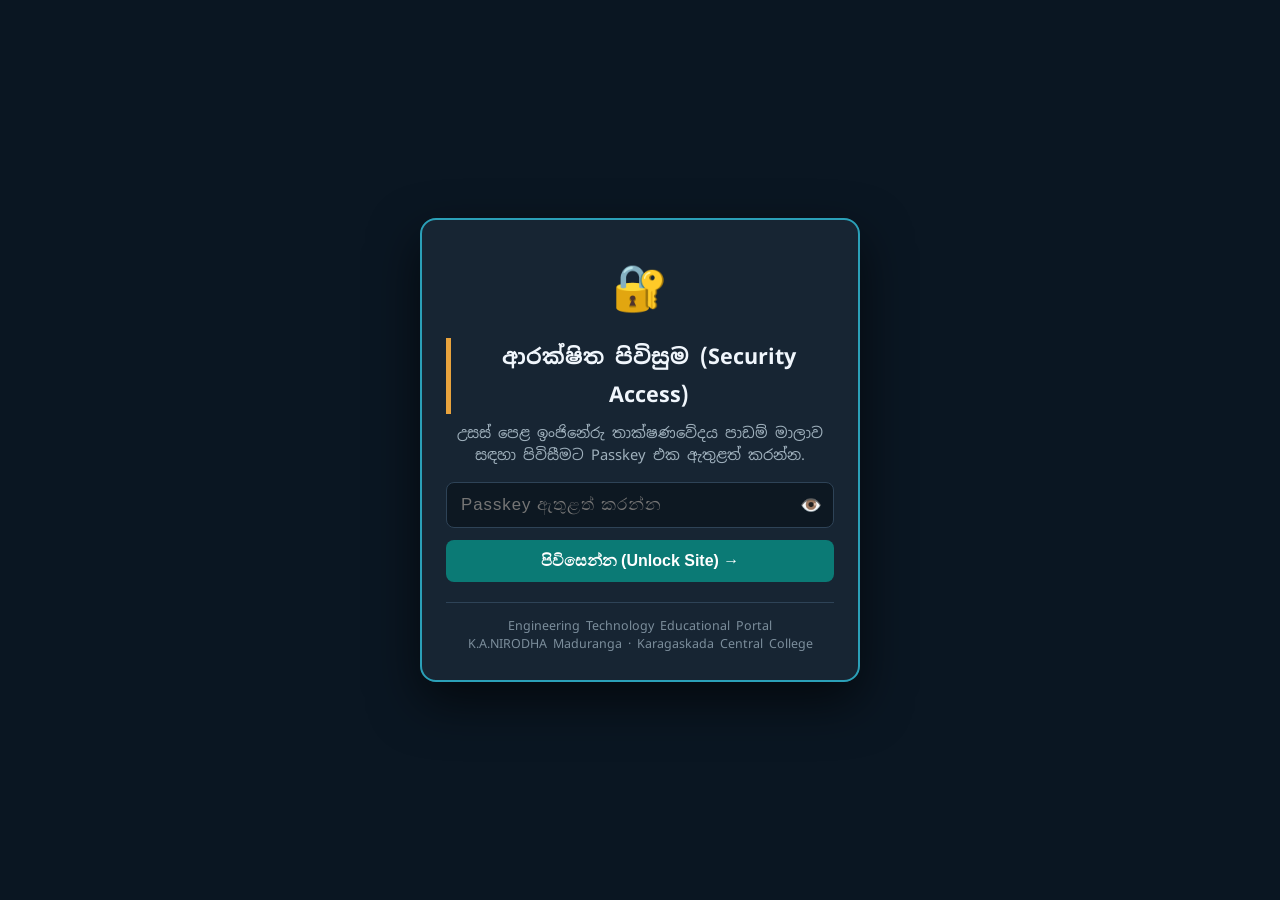
==== commit bef06079: "Update engineering technology website Co-authored-by: Copilot App <223556219+Copilot@users.noreply.g" ====
--- a/index.html
+++ b/index.html
@@ -1,4 +1,4 @@
-﻿<!doctype html>
+﻿﻿﻿﻿﻿﻿﻿﻿﻿<!doctype html>
 <html lang="si"><head><meta charset="utf-8">
 <meta name="viewport" content="width=device-width, initial-scale=1, viewport-fit=cover">
 <title>ඉංජිනේරු තාක්ෂණවේදය – Engineering Technology</title>
@@ -13,7 +13,7 @@
 *{box-sizing:border-box}html{scroll-behavior:smooth;scroll-padding-top:70px}
 body{margin:0;background:var(--bg);color:var(--ink);font:400 16px/1.75 "Noto Sans Sinhala","Iskoola Pota","Nirmala UI","Sinhala Sangam MN",system-ui,sans-serif}
 a{color:inherit}
-.hd{position:sticky;top:env(safe-area-inset-top,0px);z-index:10;background:var(--navy);color:#fff;border-bottom:3px solid var(--gold)}
+.hd{position:sticky;top:env(safe-area-inset-top,0px);z-index:10000;background:var(--navy);color:#fff;border-bottom:3px solid var(--gold)}
 .hd .in{max-width:1000px;margin:auto;padding:8px 16px;display:flex;align-items:center;gap:12px}
 .hd .brand{display:flex;align-items:center;gap:10px;text-decoration:none;font-weight:700;margin-right:auto}
 .hd img{width:42px;height:42px;border-radius:50%;border:2px solid var(--gold);background:#fff}
@@ -46,18 +46,1204 @@
 .lc{position:relative;display:block;background:var(--panel);border:1px solid var(--line);border-top:4px solid var(--line);border-radius:14px;padding:18px 18px 16px;text-decoration:none;color:inherit}
 .lc em{position:absolute;top:10px;right:14px;font-style:normal;font-weight:700;font-size:26px;color:var(--line)}
 .lc h3{margin:0 34px 6px 0;font-size:18px;line-height:1.5}.lc p{margin:0 0 10px;color:var(--mute);font-size:14.5px}
-.lc.on{border-top-color:var(--teal);transition:transform .15s,box-shadow .15s}.lc.on:hover{transform:translateY(-3px);box-shadow:0 10px 24px rgba(13,47,85,.2)}
+.lc.on{border-top-color:#15803d;border-color:rgba(21,128,61,.45);transition:transform .15s,box-shadow .15s}.lc.on:hover{transform:translateY(-3px);box-shadow:0 10px 24px rgba(21,128,61,.3);border-color:#15803d}
 .lc .tag{font-size:12px;background:var(--line);color:var(--ink);border-radius:99px;padding:1px 12px}
+
+/* LESSON STATUS HIGHLIGHTS & LEGEND */
+.lessons-legend-card{background:var(--panel);border:1px solid var(--line);border-radius:12px;padding:12px 18px;margin:0 0 20px;display:flex;flex-wrap:wrap;align-items:center;gap:12px;font-size:13.5px}
+.legend-title{font-weight:700;color:var(--ink);display:flex;align-items:center;gap:6px}
+.legend-items{display:flex;flex-wrap:wrap;gap:10px}
+.legend-chip{display:inline-flex;align-items:center;gap:7px;padding:4px 10px;border-radius:8px;font-size:12.5px;background:var(--bg);border:1px solid var(--line)}
+.legend-swatch{width:12px;height:12px;border-radius:3px;display:inline-block}
+.legend-swatch.gold-swatch{background:#eab308;box-shadow:0 0 8px rgba(234,179,8,.5)}
+.legend-swatch.blue-swatch{background:#0284c7;box-shadow:0 0 8px rgba(2,132,199,.5)}
+.legend-swatch.green-swatch{background:#15803d;box-shadow:0 0 8px rgba(21,128,61,.6)}
+.status-badge{display:inline-block;padding:2px 8px;border-radius:6px;font-size:11px;font-weight:700;margin-bottom:8px;text-transform:uppercase;letter-spacing:.3px}
+.status-badge.gold{background:rgba(234,179,8,.15);color:#d97706;border:1px solid rgba(234,179,8,.4)}
+.status-badge.progress{background:rgba(2,132,199,.15);color:#0284c7;border:1px solid rgba(2,132,199,.4)}
+.lc.lc-gold{border-color:rgba(234,179,8,.45)!important;border-top:5px solid #eab308!important;box-shadow:0 4px 14px rgba(234,179,8,.12)}
+.lc.lc-gold em{color:#eab308!important}
+.lc.lc-gold:hover{border-color:#eab308!important;box-shadow:0 10px 26px rgba(234,179,8,.28)!important;transform:translateY(-3px)}
+.lc.lc-progress{border-color:rgba(2,132,199,.45)!important;border-top:5px solid #0284c7!important;box-shadow:0 4px 14px rgba(2,132,199,.12)}
+.lc.lc-progress em{color:#0284c7!important}
+.lc.lc-progress:hover{border-color:#0284c7!important;box-shadow:0 10px 26px rgba(2,132,199,.28)!important;transform:translateY(-3px)}
+.sim-stats-card{margin:10px 0 12px;padding:10px 12px;background:rgba(234,179,8,.09);border:1px solid rgba(234,179,8,.32);border-radius:10px;display:flex;flex-direction:column;gap:8px}
+.sim-stats-text{font-size:12.5px;line-height:1.5;color:var(--ink);font-weight:500}
+.sim-stats-text strong{color:#d97706;font-weight:800}
+@media(prefers-color-scheme:dark){.sim-stats-text strong{color:#f59e0b}}
+.sim-stats-badges{display:flex;flex-wrap:wrap;gap:6px}
+.sim-badge{display:inline-flex;align-items:center;gap:5px;padding:3px 8px;background:var(--panel);border:1px solid rgba(234,179,8,.4);border-radius:6px;font-size:11px;color:var(--ink);font-weight:600}
+.sim-badge .badge-num{font-weight:800;color:#d97706;font-size:13px}
+@media(prefers-color-scheme:dark){.sim-badge .badge-num{color:#f59e0b}}
+.sim-badge.total{background:linear-gradient(135deg,rgba(234,179,8,.18),rgba(245,158,11,.28));border-color:#d97706}
+.sim-badge.total .badge-num{color:#b45309}
+@media(prefers-color-scheme:dark){.sim-badge.total .badge-num{color:#fbbf24}}
+
 .lessons{display:grid;grid-template-columns:repeat(auto-fill,minmax(290px,1fr));gap:14px}
 .sch{display:inline-block;margin-top:10px;background:var(--gold);color:#1b1b1b;font-weight:700;font-size:18px;padding:5px 22px;border-radius:99px}
-#lv{display:none}#lv .bar{background:var(--navy);color:#fff;border-bottom:3px solid var(--gold);padding:8px 16px;display:flex;align-items:center;gap:12px}
+#lv{display:none}
+#lv .bar{background:var(--navy);color:#fff;border-bottom:3px solid var(--gold);padding:8px 16px;display:flex;align-items:center;gap:12px;position:sticky;top:0;z-index:9500;transition:transform 0.35s cubic-bezier(0.16,1,0.3,1),box-shadow 0.3s ease;will-change:transform}
+#lv .bar.header-hidden{transform:translateY(-100%);box-shadow:none}
+#lv iframe{display:block;width:100%;height:calc(100dvh - 62px);border:0;background:var(--bg);transition:margin-top 0.35s cubic-bezier(0.16,1,0.3,1),height 0.35s cubic-bezier(0.16,1,0.3,1);will-change:margin-top,height}
+#lv.vehicle-bar-hidden iframe{margin-top:-62px;height:100dvh}
 #lv .bar img{width:38px;height:38px;border-radius:50%;border:2px solid var(--gold);background:#fff}
 #lv .bar a{margin-left:auto;background:var(--gold);color:#1b1b1b;text-decoration:none;font-weight:700;font-size:14px;padding:5px 16px;border-radius:99px}
 #lv iframe{display:block;width:100%;height:calc(100dvh - 62px);border:0;background:var(--bg)}
-</style></head><body>
+#lv .bar b{font-size:clamp(14px,3.8vw,17px);white-space:nowrap;overflow:hidden;text-overflow:ellipsis;max-width:calc(100% - 180px)}
+@media(max-width:560px){#lv .bar{padding:8px 12px;gap:8px}#lv .bar b{max-width:calc(100% - 145px);font-size:14px}#lv .bar a{font-size:13px;padding:4px 12px;white-space:nowrap}}
+.lview-wrap{max-width:940px;margin:28px auto;padding:0 16px 48px}
+.lview-card{background:var(--panel);border:1px solid var(--line);border-top:4px solid var(--teal);border-radius:16px;padding:28px 24px;box-shadow:0 8px 24px rgba(0,0,0,.06)}
+.lview-badge{display:inline-block;background:var(--gold);color:#1b1b1b;font-size:13px;font-weight:700;padding:3px 12px;border-radius:99px;margin-bottom:12px}
+.lview-title{margin:0 0 10px;font-size:clamp(20px,4.5vw,26px);line-height:1.35;color:var(--ink)}
+.lview-desc{margin:0 0 20px;color:var(--mute);font-size:15px;line-height:1.6;border-bottom:1px solid var(--line);padding-bottom:16px}
+.lview-subhead{font-size:17px;font-weight:700;margin:0 0 16px;color:var(--acc);display:flex;align-items:center;gap:8px}
+.subtopics-grid{display:grid;gap:14px}
+.subtopic-card{background:var(--bg);border:1px solid var(--line);border-radius:12px;padding:16px 18px;transition:border-color .15s,box-shadow .15s}
+.subtopic-card:hover{border-color:var(--acc);box-shadow:0 6px 16px rgba(0,0,0,.04)}
+.subtopic-header{display:flex;align-items:center;gap:10px;margin-bottom:12px}
+.subtopic-num{background:var(--acc);color:#fff;font-size:12.5px;font-weight:700;border-radius:6px;padding:3px 9px;white-space:nowrap}
+.subtopic-title{font-size:16px;font-weight:700;color:var(--ink);margin:0;line-height:1.4}
+.subtopic-points{margin:0;padding-left:22px;color:var(--ink);font-size:14.5px;line-height:1.75}
+.subtopic-points li{margin-bottom:10px}
+.subtopic-points li:last-child{margin-bottom:0}
+.subtopic-points li::marker{color:var(--gold)}
+.formulas-section{margin-top:28px;border-top:1px solid var(--line);padding-top:24px}
+.formulas-grid{display:grid;gap:14px;grid-template-columns:repeat(auto-fit,minmax(280px,1fr))}
+.formula-card{background:var(--bg);border:1px solid var(--line);border-left:4px solid var(--gold);border-radius:12px;padding:16px 18px}
+.formula-header{display:flex;align-items:center;gap:8px;margin-bottom:8px}
+.formula-badge{background:var(--gold);color:#1b1b1b;font-size:11px;font-weight:700;padding:2px 7px;border-radius:4px}
+.formula-title{font-size:15px;font-weight:700;color:var(--ink);margin:0}
+.formula-math{font-family:'Consolas','Courier New',monospace;font-size:15px;font-weight:700;background:var(--panel);border:1px dashed var(--acc);color:var(--acc);padding:8px 12px;border-radius:8px;margin:8px 0;overflow-x:auto}
+.formula-desc{font-size:13.5px;color:var(--mute);margin:0 0 8px;line-height:1.5}
+.formula-params{font-size:12.5px;color:var(--ink)}
+.formula-params ul{margin:4px 0 0;padding-left:18px}
+
+/* Simulations Common Styles */
+.sim-card{background:var(--panel);border:2px solid var(--teal);border-radius:16px;padding:22px 20px;margin-top:28px;box-shadow:0 6px 20px rgba(0,0,0,.05)}
+.sim-header{display:flex;align-items:center;gap:10px;margin-bottom:8px}
+.sim-badge{background:var(--teal);color:#fff;font-size:12px;font-weight:700;padding:3px 10px;border-radius:6px}
+.sim-title{font-size:18px;font-weight:700;color:var(--ink);margin:0}
+.sim-desc{font-size:14px;color:var(--mute);margin:0 0 18px;line-height:1.5}
+.sim-tabs{display:flex;gap:8px;flex-wrap:wrap;border-bottom:2px solid var(--line);padding-bottom:8px;margin-bottom:18px}
+.sim-tab{background:var(--bg);border:1px solid var(--line);border-radius:8px;padding:8px 14px;font-size:13.5px;font-weight:700;color:var(--ink);cursor:pointer;transition:all .15s}
+.sim-tab:hover{border-color:var(--acc);color:var(--acc)}
+.sim-tab.active{background:var(--acc);color:#fff;border-color:var(--acc)}
+.sim-tab-content{display:none}
+.sim-tab-content.active{display:block}
+.sim-panel-title{font-size:16px;font-weight:700;color:var(--ink);margin-bottom:6px}
+.sim-subtext{font-size:13.5px;color:var(--mute);margin-bottom:16px;line-height:1.5}
+.sim-ctrls-bar{display:flex;gap:16px;flex-wrap:wrap;background:var(--bg);padding:14px;border-radius:10px;border:1px solid var(--line);margin-bottom:16px}
+.ctrl-group{display:flex;flex-direction:column;gap:6px}
+.ctrl-group label{font-size:13.5px;font-weight:600;color:var(--ink)}
+.ctrl-group input[type="range"]{width:100%;cursor:pointer;accent-color:var(--acc)}
+.ctrl-group input[type="number"],.sim-select{background:var(--bg);border:1px solid var(--line);border-radius:8px;padding:7px 10px;font-size:14px;color:var(--ink)}
+
+/* Roofs & Truss Simulator Styles */
+.roof-visualizer-wrap{display:grid;gap:16px;grid-template-columns:minmax(0,1.3fr) minmax(0,1fr);align-items:start;margin-top:12px}
+.roof-svg-container{background:var(--bg);border:1px solid var(--line);border-radius:12px;padding:12px;text-align:center;overflow-x:auto}
+.roof-info-card{background:var(--bg);border:1px solid var(--line);border-radius:12px;padding:16px;box-shadow:0 4px 12px rgba(0,0,0,.03)}
+.roof-part-buttons{display:flex;gap:6px;flex-wrap:wrap}
+.roof-chip{background:var(--panel);border:1px solid var(--line);border-radius:6px;padding:5px 10px;font-size:12px;font-weight:600;color:var(--ink);cursor:pointer;transition:all .15s}
+.roof-chip:hover{border-color:var(--acc);color:var(--acc)}
+.roof-chip.active{background:var(--acc);color:#fff;border-color:var(--acc)}
+.clickable-part{cursor:pointer;transition:all .2s}
+.clickable-part:hover{filter:drop-shadow(0 0 6px var(--gold));opacity:0.9}
+.svg-highlight{filter:drop-shadow(0 0 8px #f1c40f) drop-shadow(0 0 12px #e67e22)!important;stroke:#f1c40f!important;stroke-width:3.5!important}
+.part-badge-row{display:flex;align-items:center;gap:10px;margin-bottom:12px;flex-wrap:wrap}
+.part-force-badge{font-size:11.5px;font-weight:700;padding:3px 9px;border-radius:6px;color:#fff}
+.force-tension{background:#8e44ad}
+.force-compression{background:#2980b9}
+.force-neutral{background:#d35400}
+.force-bending{background:#16a085}
+.part-name-title{font-size:16px;font-weight:700;color:var(--ink)}
+.part-detail-item{font-size:13.5px;color:var(--ink);margin-bottom:10px;line-height:1.55;background:var(--panel);padding:8px 12px;border-radius:6px}
+.part-detail-item strong{color:var(--acc)}
+
+/* Beam Types Section Styles */
+.beam-types-section{background:var(--bg);border:1px solid var(--line);border-radius:12px;padding:16px;margin-top:20px}
+.beam-nav{display:flex;gap:6px;flex-wrap:wrap;margin:12px 0 16px}
+.beam-btn{background:var(--panel);border:1px solid var(--line);border-radius:8px;padding:6px 12px;font-size:12.5px;font-weight:600;color:var(--ink);cursor:pointer;transition:all .15s}
+.beam-btn:hover{border-color:var(--acc);color:var(--acc)}
+.beam-btn.active{background:var(--acc);color:#fff;border-color:var(--acc)}
+.beam-display-wrap{display:grid;gap:16px;grid-template-columns:minmax(0,1fr) minmax(0,1fr);align-items:center}
+.beam-svg-box{background:var(--panel);border:1px solid var(--line);border-radius:10px;padding:10px;text-align:center}
+.beam-info-box{background:var(--panel);border:1px solid var(--line);border-radius:10px;padding:14px}
+
+/* Bonds Visualizer Styles */
+.bond-btn-group{display:flex;gap:6px;flex-wrap:wrap}
+.b-view-btn{background:var(--panel);border:1px solid var(--line);border-radius:6px;padding:6px 10px;font-size:12.5px;font-weight:600;color:var(--ink);cursor:pointer}
+.b-view-btn.active{background:var(--acc);color:#fff;border-color:var(--acc)}
+.bond-visualizer-box{background:var(--bg);border:1px solid var(--line);border-radius:12px;padding:16px}
+.bond-legend{display:flex;gap:14px;flex-wrap:wrap;font-size:12.5px;margin-bottom:10px}
+.bond-display-area{overflow-x:auto;padding:8px 0;text-align:center}
+.bond-explanation-card{margin-top:12px;background:var(--panel);border-left:3px solid var(--gold);padding:10px 14px;border-radius:6px;font-size:13.5px;line-height:1.55}
+
+/* Quality Tests & Block Types Styles */
+.tests-tabs{display:flex;gap:6px;flex-wrap:wrap;margin-bottom:16px}
+.test-subtab{background:var(--bg);border:1px solid var(--line);border-radius:8px;padding:7px 12px;font-size:12.5px;font-weight:600;color:var(--ink);cursor:pointer;transition:all .15s}
+.test-subtab:hover{border-color:var(--acc);color:var(--acc)}
+.test-subtab.active{background:var(--acc);color:#fff;border-color:var(--acc)}
+.field-tests-grid{display:grid;gap:14px;grid-template-columns:repeat(auto-fit,minmax(240px,1fr))}
+.field-test-card{background:var(--panel);border:1px solid var(--line);border-radius:10px;padding:14px}
+.field-test-card .test-icon{font-size:24px;margin-bottom:6px}
+.field-test-card h5{font-size:14.5px;font-weight:700;color:var(--ink);margin:0 0 6px}
+.field-test-card p{font-size:13px;color:var(--mute);margin:0;line-height:1.55}
+.blocks-grid{display:grid;gap:14px;grid-template-columns:repeat(auto-fit,minmax(200px,1fr))}
+.block-card{background:var(--panel);border:1px solid var(--line);border-radius:10px;padding:12px;text-align:center}
+.block-card h5{font-size:14px;font-weight:700;color:var(--ink);margin:8px 0 4px}
+.block-card p{font-size:12.5px;color:var(--mute);margin:0;line-height:1.45;text-align:left}
+.efflor-scale-nav{display:flex;gap:6px;flex-wrap:wrap;margin-bottom:12px}
+.efflor-btn{background:var(--panel);border:1px solid var(--line);border-radius:6px;padding:6px 10px;font-size:12px;font-weight:600;color:var(--ink);cursor:pointer}
+.efflor-btn:hover{border-color:var(--acc);color:var(--acc)}
+.efflor-btn.active{background:var(--acc);color:#fff;border-color:var(--acc)}
+
+/* Closers & Bats Styles */
+.closers-nav{display:flex;gap:6px;flex-wrap:wrap;margin-bottom:16px}
+.closer-btn{background:var(--bg);border:1px solid var(--line);border-radius:8px;padding:7px 12px;font-size:13px;font-weight:600;color:var(--ink);cursor:pointer;transition:all .15s}
+.closer-btn:hover{border-color:var(--acc);color:var(--acc)}
+.closer-btn.active{background:var(--acc);color:#fff;border-color:var(--acc)}
+.closer-display-wrap{display:grid;gap:16px;grid-template-columns:repeat(auto-fit,minmax(280px,1fr))}
+.closer-svg-box{background:var(--bg);border:1px solid var(--line);border-radius:12px;padding:16px;display:flex;align-items:center;justify-content:center}
+.closer-info-box{background:var(--bg);border:1px solid var(--line);border-radius:12px;padding:16px}
+
+/* Wall Material Estimator Styles */
+.sim-grid-2{display:grid;gap:20px;grid-template-columns:repeat(auto-fit,minmax(280px,1fr))}
+.sim-pane{background:var(--bg);border:1px solid var(--line);border-radius:12px;padding:16px}
+.boq-res-table{display:flex;flex-direction:column;gap:8px}
+.boq-row{display:flex;justify-content:space-between;padding:8px 12px;background:var(--panel);border:1px solid var(--line);border-radius:6px;font-size:13.5px}
+.calc-formula-hint{font-size:12.5px;color:var(--mute);margin-top:10px;background:var(--panel);padding:8px 12px;border-radius:6px;line-height:1.45}
+
+/* Slump Styles */
+.sim-results{display:grid;gap:12px;grid-template-columns:repeat(auto-fit,minmax(160px,1fr))}
+.res-box{background:var(--bg);border:1px solid var(--line);border-radius:10px;padding:12px 14px;text-align:center}
+.res-lbl{display:block;font-size:12px;color:var(--mute);margin-bottom:4px}
+.res-num{display:block;font-size:18px;font-weight:800;color:var(--acc)}
+.res-badge{display:inline-block;font-size:12px;font-weight:700;padding:4px 10px;border-radius:99px;background:var(--acc);color:#fff;margin-top:4px}
+.slump-diagram-wrap{margin-top:16px;display:grid;gap:16px;grid-template-columns:repeat(auto-fit,minmax(240px,1fr));align-items:center}
+.slump-cone-visual{background:var(--bg);border:1px solid var(--line);border-radius:12px;padding:12px;text-align:center}
+.slump-app-desc{background:var(--panel);border-left:3px solid var(--acc);border-radius:8px;padding:14px;font-size:13.5px;line-height:1.55}
+
+@media(max-width:768px){
+ .roof-visualizer-wrap,.beam-display-wrap{grid-template-columns:1fr}
+}
+@media(max-width:560px){
+ .lview-wrap{margin:18px auto;padding:0 12px 36px}
+ .lview-card{padding:20px 14px;border-radius:12px}
+ .subtopic-card{padding:14px 12px;border-radius:10px}
+ .subtopic-header{gap:8px;margin-bottom:10px}
+ .subtopic-points{padding-left:18px;font-size:13.5px;line-height:1.65}
+ .subtopic-points li{margin-bottom:8px}
+ .sim-card{padding:16px 12px}
+ .formula-card{padding:14px 12px}
+ .sim-tabs{gap:6px}
+ .sim-tab{padding:6px 10px;font-size:12.5px}
+}
+
+
+/* --- Construction Suite Styles --- */
+
+/* Construction Suite V2 Styles */
+.sim-construction-suite {
+  background: var(--surface, #1e293b);
+  border: 1px solid var(--border, #334155);
+  border-radius: 14px;
+  padding: 20px;
+  margin: 24px 0 32px 0;
+  box-shadow: 0 10px 25px -5px rgba(0, 0, 0, 0.1), 0 8px 10px -6px rgba(0, 0, 0, 0.1);
+  color: var(--text-main, #f8fafc);
+  font-family: inherit;
+}
+
+.cs-header {
+  margin-bottom: 16px;
+}
+
+.cs-badge {
+  display: inline-block;
+  font-size: 11px;
+  font-weight: 700;
+  text-transform: uppercase;
+  letter-spacing: 0.5px;
+  padding: 4px 10px;
+  border-radius: 20px;
+  background: rgba(217, 119, 6, 0.2);
+  color: #f59e0b;
+  border: 1px solid rgba(217, 119, 6, 0.4);
+  margin-bottom: 8px;
+}
+
+.cs-title {
+  font-size: 1.25rem;
+  font-weight: 700;
+  margin: 0 0 6px 0;
+  color: var(--text-main, #f8fafc);
+}
+
+.cs-desc {
+  font-size: 0.88rem;
+  color: var(--text-muted, #94a3b8);
+  margin: 0;
+  line-height: 1.5;
+}
+
+/* Tabs Bar */
+.cs-tabs-bar {
+  display: flex;
+  gap: 6px;
+  overflow-x: auto;
+  padding-bottom: 8px;
+  margin: 16px 0;
+  border-bottom: 1px solid var(--border, #334155);
+  scrollbar-width: thin;
+}
+
+.cs-tab-btn {
+  background: var(--surface-2, #0f172a);
+  border: 1px solid var(--border, #334155);
+  color: var(--text-muted, #94a3b8);
+  padding: 8px 14px;
+  border-radius: 8px;
+  font-size: 0.82rem;
+  font-weight: 600;
+  cursor: pointer;
+  white-space: nowrap;
+  transition: all 0.2s ease;
+}
+
+.cs-tab-btn:hover {
+  background: var(--surface-3, #1e293b);
+  color: var(--text-main, #f8fafc);
+  border-color: #64748b;
+}
+
+.cs-tab-btn.active {
+  background: #d97706;
+  color: #ffffff;
+  border-color: #f59e0b;
+  box-shadow: 0 2px 8px rgba(217, 119, 6, 0.35);
+}
+
+/* Tab Panels */
+.cs-tab-panel {
+  display: none;
+  animation: csFadeIn 0.25s ease;
+}
+
+.cs-tab-panel.active {
+  display: block;
+}
+
+@keyframes csFadeIn {
+  from { opacity: 0; transform: translateY(4px); }
+  to { opacity: 1; transform: translateY(0); }
+}
+
+/* Generic Card Inside Panel */
+.cs-card {
+  background: var(--surface-2, #0f172a);
+  border: 1px solid var(--border, #334155);
+  border-radius: 10px;
+  padding: 16px;
+}
+
+.cs-card-header {
+  display: flex;
+  justify-content: space-between;
+  align-items: center;
+  flex-wrap: wrap;
+  gap: 10px;
+  margin-bottom: 14px;
+  padding-bottom: 10px;
+  border-bottom: 1px solid rgba(255, 255, 255, 0.08);
+}
+
+.cs-card-header h4 {
+  margin: 0;
+  font-size: 1.05rem;
+  color: var(--text-main, #f8fafc);
+}
+
+.cs-tag {
+  font-size: 10px;
+  padding: 3px 8px;
+  border-radius: 4px;
+  background: rgba(148, 163, 184, 0.2);
+  color: #94a3b8;
+}
+
+/* Sub-nav Pills */
+.cs-subnav-pills {
+  display: flex;
+  gap: 6px;
+  flex-wrap: wrap;
+}
+
+.cs-pill {
+  background: var(--surface-3, #1e293b);
+  border: 1px solid var(--border, #334155);
+  color: var(--text-muted, #94a3b8);
+  padding: 5px 12px;
+  border-radius: 20px;
+  font-size: 0.78rem;
+  cursor: pointer;
+  transition: all 0.2s;
+}
+
+.cs-pill:hover, .cs-pill.active {
+  background: #3b82f6;
+  color: #ffffff;
+  border-color: #60a5fa;
+}
+
+/* Controls Rows & Buttons */
+.cs-controls-row {
+  display: flex;
+  gap: 8px;
+  margin-bottom: 14px;
+  align-items: center;
+}
+
+.cs-wrap {
+  flex-wrap: wrap;
+}
+
+.cs-btn {
+  background: var(--surface-3, #1e293b);
+  border: 1px solid var(--border, #334155);
+  color: var(--text-main, #f8fafc);
+  padding: 7px 14px;
+  border-radius: 6px;
+  font-size: 0.82rem;
+  font-weight: 500;
+  cursor: pointer;
+  transition: all 0.2s;
+}
+
+.cs-btn:hover {
+  background: #334155;
+  border-color: #94a3b8;
+}
+
+.cs-btn.active {
+  background: #0284c7;
+  color: #ffffff;
+  border-color: #38bdf8;
+  font-weight: 600;
+}
+
+.cs-btn-sm {
+  padding: 5px 10px;
+  font-size: 0.78rem;
+}
+
+.cs-btn-highlight {
+  border-color: #f59e0b !important;
+  color: #fbbf24 !important;
+}
+
+.cs-btn-highlight.active {
+  background: #d97706 !important;
+  color: #ffffff !important;
+}
+
+.cs-btn-success {
+  background: #16a34a !important;
+  color: #ffffff !important;
+  border-color: #22c55e !important;
+}
+
+.cs-btn-danger {
+  background: #dc2626 !important;
+  color: #ffffff !important;
+  border-color: #ef4444 !important;
+}
+
+/* Grids */
+.cs-grid {
+  display: grid;
+  gap: 14px;
+}
+
+.cs-grid-2 {
+  grid-template-columns: repeat(auto-fit, minmax(280px, 1fr));
+}
+
+.cs-grid-3 {
+  grid-template-columns: repeat(auto-fit, minmax(220px, 1fr));
+}
+
+/* Items Cards */
+.cs-item-card {
+  background: var(--surface-3, #1e293b);
+  border: 1px solid var(--border, #334155);
+  border-radius: 8px;
+  padding: 12px;
+  transition: transform 0.2s;
+}
+
+.cs-item-card:hover {
+  transform: translateY(-2px);
+  border-color: #64748b;
+}
+
+.cs-item-icon {
+  font-size: 1.5rem;
+  margin-bottom: 6px;
+}
+
+.cs-item-card h5 {
+  margin: 0 0 4px 0;
+  font-size: 0.95rem;
+  color: var(--text-main, #f8fafc);
+}
+
+.cs-item-sub {
+  font-size: 0.75rem;
+  color: #f59e0b;
+  margin: 0 0 6px 0;
+  font-weight: 500;
+}
+
+.cs-item-desc {
+  font-size: 0.8rem;
+  color: var(--text-muted, #94a3b8);
+  line-height: 1.4;
+}
+
+/* SVG Viewer Box */
+.cs-svg-box {
+  background: var(--surface-3, #1a2234);
+  border: 1px solid var(--border, #334155);
+  border-radius: 8px;
+  padding: 10px;
+  display: flex;
+  justify-content: center;
+  align-items: center;
+  min-height: 160px;
+  overflow: hidden;
+}
+
+.cs-svg-box svg {
+  display: block;
+  max-width: 100%;
+  height: auto;
+}
+
+/* Info Box */
+.cs-info-box {
+  background: var(--surface-3, #1e293b);
+  border: 1px solid var(--border, #334155);
+  border-radius: 8px;
+  padding: 12px 16px;
+  font-size: 0.85rem;
+  line-height: 1.5;
+  color: var(--text-main, #f8fafc);
+  margin-top: 10px;
+}
+
+.cs-info-box h5 {
+  margin: 0 0 6px 0;
+  font-size: 0.95rem;
+  color: #38bdf8;
+}
+
+.cs-info-box p {
+  margin: 0;
+}
+
+/* View Selector */
+.cs-view-selector {
+  display: flex;
+  gap: 16px;
+  font-size: 0.82rem;
+  margin-bottom: 10px;
+  color: var(--text-muted, #94a3b8);
+}
+
+.cs-view-selector label {
+  cursor: pointer;
+  display: flex;
+  align-items: center;
+  gap: 4px;
+}
+
+/* 4.2 Special Cuts Grid */
+.cs-cut-display-grid {
+  display: grid;
+  grid-template-columns: 1fr 1fr;
+  gap: 14px;
+  margin-top: 12px;
+}
+
+@media (max-width: 640px) {
+  .cs-cut-display-grid {
+    grid-template-columns: 1fr;
+  }
+}
+
+.cs-cut-title {
+  font-size: 1rem;
+  font-weight: 700;
+  color: #f59e0b;
+  margin-bottom: 4px;
+}
+
+.cs-cut-dims {
+  font-size: 0.8rem;
+  color: var(--text-muted, #94a3b8);
+  margin-bottom: 8px;
+}
+
+.cs-cut-desc {
+  font-size: 0.84rem;
+  line-height: 1.45;
+}
+
+/* 4.3 Mix Cards Grid */
+.cs-mix-selector-grid {
+  display: grid;
+  grid-template-columns: repeat(auto-fit, minmax(130px, 1fr));
+  gap: 10px;
+  margin-bottom: 14px;
+}
+
+.cs-mix-card {
+  background: var(--surface-3, #1e293b);
+  border: 2px solid var(--border, #334155);
+  border-radius: 8px;
+  padding: 10px;
+  text-align: center;
+  cursor: pointer;
+  transition: all 0.2s;
+}
+
+.cs-mix-card:hover {
+  border-color: #64748b;
+  transform: translateY(-2px);
+}
+
+.cs-mix-card.active {
+  background: rgba(2, 132, 199, 0.15);
+  border-color: #0284c7;
+}
+
+.cs-mix-ratio {
+  font-size: 1.1rem;
+  font-weight: 700;
+  color: #38bdf8;
+  margin-bottom: 2px;
+}
+
+.cs-mix-grade {
+  font-size: 0.75rem;
+  font-weight: 600;
+  color: var(--text-main, #f8fafc);
+  margin-bottom: 4px;
+}
+
+.cs-mix-desc {
+  font-size: 0.7rem;
+  color: var(--text-muted, #94a3b8);
+  line-height: 1.25;
+}
+
+/* Big Proportions Banner */
+.cs-proportions-banner {
+  display: grid;
+  grid-template-columns: repeat(auto-fit, minmax(120px, 1fr));
+  gap: 10px;
+  background: var(--surface-3, #1e293b);
+  border: 1px solid var(--border, #334155);
+  border-radius: 8px;
+  padding: 12px 14px;
+  margin-bottom: 16px;
+}
+
+.cs-prop-col {
+  display: flex;
+  flex-direction: column;
+}
+
+.cs-prop-label {
+  font-size: 0.72rem;
+  color: var(--text-muted, #94a3b8);
+  margin-bottom: 2px;
+}
+
+.cs-prop-val {
+  font-size: 0.95rem;
+  font-weight: 700;
+  color: #f59e0b;
+}
+
+.cs-prop-note {
+  grid-column: 1 / -1;
+  font-size: 0.78rem;
+  color: var(--text-muted, #94a3b8);
+  margin-top: 4px;
+  padding-top: 6px;
+  border-top: 1px solid rgba(255, 255, 255, 0.06);
+}
+
+/* Beam Simulation Controls */
+.cs-beam-sim-container {
+  background: var(--surface-3, #161f30);
+  border: 1px solid var(--border, #334155);
+  border-radius: 8px;
+  padding: 14px;
+}
+
+.cs-beam-controls {
+  display: flex;
+  justify-content: space-between;
+  align-items: center;
+  flex-wrap: wrap;
+  gap: 14px;
+  margin-bottom: 12px;
+}
+
+.cs-control-group {
+  display: flex;
+  flex-direction: column;
+  gap: 4px;
+}
+
+.cs-control-group label {
+  font-size: 0.82rem;
+  color: var(--text-main, #f8fafc);
+}
+
+.cs-control-group input[type="range"] {
+  width: 200px;
+  accent-color: #ef4444;
+}
+
+.cs-inline-toggles {
+  flex-direction: row;
+  gap: 16px;
+}
+
+.cs-inline-toggles label {
+  display: flex;
+  align-items: center;
+  gap: 6px;
+  cursor: pointer;
+  font-size: 0.8rem;
+}
+
+/* Alert Boxes */
+.cs-alert {
+  padding: 10px 14px;
+  border-radius: 6px;
+  font-size: 0.82rem;
+  line-height: 1.45;
+  margin-top: 10px;
+}
+
+.cs-alert-success {
+  background: rgba(34, 197, 94, 0.15);
+  border: 1px solid rgba(34, 197, 94, 0.4);
+  color: #4ade80;
+}
+
+.cs-alert-warning {
+  background: rgba(234, 179, 8, 0.15);
+  border: 1px solid rgba(234, 179, 8, 0.4);
+  color: #fde047;
+}
+
+.cs-alert-danger {
+  background: rgba(239, 68, 68, 0.15);
+  border: 1px solid rgba(239, 68, 68, 0.4);
+  color: #f87171;
+}
+
+/* 4.6 Foundation Layout */
+.cs-foundation-layout-grid {
+  display: grid;
+  grid-template-columns: 3fr 2fr;
+  gap: 14px;
+}
+
+@media (max-width: 768px) {
+  .cs-foundation-layout-grid {
+    grid-template-columns: 1fr;
+  }
+}
+
+.cs-dpc-toggle-box {
+  display: flex;
+  align-items: center;
+  gap: 10px;
+  font-size: 0.82rem;
+}
+
+/* Subtopic Contextual Simulation Box */
+.subtopic-context-sim {
+  margin-top: 14px;
+  border-top: 1px dashed var(--border, #334155);
+  padding-top: 12px;
+}
+
+
+
+/* ====================================================================
+   SMART STICKY HEADER & COMPREHENSIVE GLOBAL SEARCH & HIGHLIGHT CSS
+   ==================================================================== */
+.hd {
+  position: sticky;
+  top: 0;
+  z-index: 10000;
+  background: var(--navy);
+  color: #fff;
+  border-bottom: 3px solid var(--gold);
+  transition: transform 0.35s cubic-bezier(0.16, 1, 0.3, 1), box-shadow 0.3s ease, background 0.3s ease;
+  will-change: transform;
+}
+
+/* Layout Overlap Isolation & Spec-Compliant Aliases */
+.sim-container, .cs-canvas-box, .cs-vis, .sim-card, canvas {
+  isolation: isolate;
+}
+.hd.hd--hidden {
+  transform: translateY(-100%);
+  pointer-events: none;
+}
+.hd.hd--scrolled {
+  box-shadow: 0 6px 24px rgba(0, 0, 0, 0.28);
+  backdrop-filter: blur(14px);
+  -webkit-backdrop-filter: blur(14px);
+}
+.hd.hd--locked, .hd:focus-within {
+  transform: translateY(0) !important;
+  pointer-events: auto !important;
+}
+
+.hd.header-hidden {
+  transform: translateY(-100%);
+  box-shadow: none;
+}
+.hd.header-scrolled {
+  box-shadow: 0 6px 24px rgba(0, 0, 0, 0.28);
+  backdrop-filter: blur(14px);
+}
+
+#lv .bar {
+  position: sticky;
+  top: 0;
+  z-index: 9500;
+  background: var(--navy);
+  color: #fff;
+  border-bottom: 3px solid var(--gold);
+  padding: 8px 16px;
+  display: flex;
+  align-items: center;
+  gap: 12px;
+  transition: transform 0.35s cubic-bezier(0.16, 1, 0.3, 1), box-shadow 0.3s ease;
+  will-change: transform;
+}
+#lv .bar.header-hidden {
+  transform: translateY(-100%);
+  box-shadow: none;
+}
+#lv .bar.header-scrolled {
+  box-shadow: 0 6px 20px rgba(0, 0, 0, 0.25);
+}
+
+/* Ensure anchor and deep-link scroll targets are never obscured by sticky header */
+.hero, .lessons, .lesson-sec, .lc, .lview-card, .subtopic-card, .formula-card, .sim-construction-suite {
+  scroll-margin-top: 86px;
+}
+
+.site-search-wrap {
+  position: relative;
+  flex: 1 1 340px;
+  max-width: 440px;
+  margin: 0 16px;
+  font-family: inherit;
+  z-index: 10001;
+}
+.search-input-box {
+  position: relative;
+  display: flex;
+  align-items: center;
+  width: 100%;
+  background: var(--panel);
+  border: 1.5px solid var(--line);
+  border-radius: 9999px;
+  padding: 6px 14px 6px 36px;
+  box-shadow: 0 2px 8px rgba(0,0,0,0.06);
+  transition: all 0.2s cubic-bezier(0.2, 0.8, 0.2, 1);
+  z-index: 10002;
+}
+.search-input-box:focus-within {
+  border-color: var(--gold);
+  box-shadow: 0 0 0 3px rgba(229,160,13,0.22), 0 4px 14px rgba(0,0,0,0.1);
+  background: var(--bg);
+}
+.search-icon-svg {
+  position: absolute;
+  left: 12px;
+  width: 16px;
+  height: 16px;
+  fill: none;
+  stroke: var(--mute);
+  stroke-width: 2.2;
+  stroke-linecap: round;
+  stroke-linejoin: round;
+  pointer-events: none;
+  transition: stroke 0.2s;
+}
+.search-input-box:focus-within .search-icon-svg {
+  stroke: var(--gold);
+}
+.search-input {
+  width: 100%;
+  background: transparent;
+  border: none;
+  outline: none;
+  color: var(--ink);
+  font-family: inherit;
+  font-size: 13.5px;
+  font-weight: 500;
+  padding: 0;
+}
+.search-input::placeholder {
+  color: var(--mute);
+  opacity: 0.85;
+}
+.search-clear-btn {
+  display: none;
+  background: var(--mute);
+  border: none;
+  border-radius: 50%;
+  width: 18px;
+  height: 18px;
+  padding: 0;
+  margin-left: 8px;
+  color: var(--bg);
+  cursor: pointer;
+  font-size: 11px;
+  font-weight: bold;
+  align-items: center;
+  justify-content: center;
+  transition: all 0.15s;
+  flex-shrink: 0;
+}
+.search-clear-btn:hover {
+  background: #dc2626;
+  color: #fff;
+}
+.search-dropdown {
+  position: absolute;
+  top: calc(100% + 8px);
+  left: 0;
+  right: 0;
+  background: var(--panel);
+  border: 1px solid var(--line);
+  border-radius: 14px;
+  box-shadow: 0 16px 48px rgba(0,0,0,0.32);
+  max-height: 480px;
+  overflow-y: auto;
+  z-index: 100005;
+  display: none;
+  flex-direction: column;
+  padding: 6px;
+  backdrop-filter: blur(14px);
+}
+.search-empty-state {
+  padding: 24px 16px;
+  text-align: center;
+  color: var(--mute);
+  font-size: 13px;
+}
+.search-item {
+  display: flex;
+  flex-direction: column;
+  padding: 10px 12px;
+  border-radius: 8px;
+  cursor: pointer;
+  transition: background 0.15s;
+  text-decoration: none;
+  border-bottom: 1px solid rgba(125,125,125,0.08);
+}
+.search-item:last-child {
+  border-bottom: none;
+}
+.search-item:hover, .search-item.selected {
+  background: rgba(229,160,13,0.12);
+}
+.search-item-top {
+  display: flex;
+  align-items: center;
+  justify-content: space-between;
+  margin-bottom: 4px;
+  gap: 8px;
+}
+.search-cat-badge {
+  font-size: 11px;
+  font-weight: 700;
+  padding: 2px 8px;
+  border-radius: 6px;
+  letter-spacing: 0.3px;
+  display: inline-flex;
+  align-items: center;
+  gap: 4px;
+}
+.badge-cat-simulation {
+  background: rgba(139, 92, 246, 0.16);
+  color: #7c3aed;
+  border: 1px solid rgba(139, 92, 246, 0.35);
+}
+.badge-cat-construction {
+  background: rgba(245, 158, 11, 0.16);
+  color: #d97706;
+  border: 1px solid rgba(245, 158, 11, 0.35);
+}
+.badge-cat-automobile {
+  background: rgba(239, 68, 68, 0.16);
+  color: #dc2626;
+  border: 1px solid rgba(239, 68, 68, 0.35);
+}
+.badge-cat-formula {
+  background: rgba(16, 185, 129, 0.16);
+  color: #059669;
+  border: 1px solid rgba(16, 185, 129, 0.35);
+}
+.badge-cat-lesson {
+  background: rgba(31, 111, 178, 0.16);
+  color: #1f6fb2;
+  border: 1px solid rgba(31, 111, 178, 0.35);
+}
+.badge-cat-subtopic {
+  background: rgba(100, 116, 139, 0.16);
+  color: #475569;
+  border: 1px solid rgba(100, 116, 139, 0.35);
+}
+.search-grade-pill {
+  font-size: 11px;
+  color: var(--mute);
+  font-weight: 600;
+}
+.search-item-title {
+  font-size: 14px;
+  font-weight: 700;
+  color: var(--ink);
+  margin-bottom: 2px;
+  line-height: 1.35;
+}
+.search-item-desc {
+  font-size: 12px;
+  color: var(--mute);
+  line-height: 1.4;
+  white-space: nowrap;
+  overflow: hidden;
+  text-overflow: ellipsis;
+}
+.search-hl {
+  background: rgba(245, 158, 11, 0.35);
+  color: inherit;
+  font-weight: bold;
+  padding: 1px 3px;
+  border-radius: 3px;
+}
+@keyframes searchPulseGlow {
+  0% {
+    box-shadow: 0 0 0 0 rgba(229, 160, 13, 0.7);
+    outline: 3px solid #e5a00d;
+    transform: scale(1);
+  }
+  35% {
+    box-shadow: 0 0 25px 8px rgba(229, 160, 13, 0.85);
+    outline: 4px solid #f59e0b;
+    transform: scale(1.02);
+  }
+  70% {
+    box-shadow: 0 0 15px 4px rgba(229, 160, 13, 0.5);
+    outline: 3px solid #e5a00d;
+    transform: scale(1.01);
+  }
+  100% {
+    box-shadow: 0 0 0 0 rgba(229, 160, 13, 0);
+    outline: 2px solid transparent;
+    transform: scale(1);
+  }
+}
+.search-highlight-pulse {
+  animation: searchPulseGlow 2.5s cubic-bezier(0.2, 0.8, 0.2, 1) forwards !important;
+  scroll-margin-top: 90px;
+}
+.lv-search-btn {
+  display: inline-flex;
+  align-items: center;
+  gap: 6px;
+  margin-left: auto;
+  margin-right: 12px;
+  padding: 6px 12px;
+  background: var(--panel);
+  border: 1px solid var(--line);
+  border-radius: 8px;
+  color: var(--ink);
+  font-size: 13px;
+  font-weight: 600;
+  text-decoration: none;
+  cursor: pointer;
+  transition: all 0.15s;
+}
+.lv-search-btn:hover {
+  border-color: var(--gold);
+  background: rgba(229, 160, 13, 0.1);
+  color: var(--gold);
+}
+@media (max-width: 860px) {
+  .site-search-wrap {
+    flex: 1 1 240px;
+    margin: 0 10px;
+  }
+}
+@media (max-width: 680px) {
+  header.hd .in {
+    flex-wrap: wrap;
+    gap: 8px;
+  }
+  .site-search-wrap {
+    order: 3;
+    flex: 1 1 100%;
+    max-width: 100%;
+    margin: 4px 0 0 0;
+  }
+}
+</style><style>
+#passkey-overlay {
+  position: fixed !important;
+  inset: 0 !important;
+  z-index: 2147483647 !important;
+  background: #0a1622 !important;
+  display: flex !important;
+  align-items: center !important;
+  justify-content: center !important;
+  padding: 16px !important;
+  font-family: 'Noto Sans Sinhala','Iskoola Pota','Nirmala UI',system-ui,sans-serif !important;
+}
+body.site-locked > *:not(#passkey-overlay) {
+  display: none !important;
+}
+</style>
+</head><body class="site-locked">
+<div id="passkey-overlay" style="position:fixed;inset:0;z-index:999999;background:rgba(10,22,34,0.96);backdrop-filter:blur(10px);display:flex;align-items:center;justify-content:center;padding:16px;font-family:'Noto Sans Sinhala','Iskoola Pota','Nirmala UI',system-ui,sans-serif;">
+  <script>try{if(localStorage.getItem('et_site_auth')==='ok'||sessionStorage.getItem('et_site_auth')==='ok'){document.getElementById('passkey-overlay').style.display='none';}}catch(e){}</script>
+  <div style="background:#172533;border:2px solid #2ba0b8;box-shadow:0 20px 50px rgba(0,0,0,0.6);border-radius:16px;max-width:440px;width:100%;padding:28px 24px;text-align:center;color:#fff;">
+    <div style="font-size:2.8rem;margin-bottom:12px;">🔐</div>
+    <h2 style="margin:0 0 8px;font-size:1.35rem;color:#f0f6fc;font-weight:700;">ආරක්ෂිත පිවිසුම (Security Access)</h2>
+    <p style="margin:0 0 16px;color:#9fb0bc;font-size:0.92rem;line-height:1.5;">උසස් පෙළ ඉංජිනේරු තාක්ෂණවේදය පාඩම් මාලාව සඳහා පිවිසීමට Passkey එක ඇතුළත් කරන්න.</p>
+    <form id="passkey-form" onsubmit="event.preventDefault(); window.verifySitePasskey();" style="display:flex;flex-direction:column;gap:12px;">
+      <div style="position:relative;width:100%;">
+        <input id="site-passkey-input" type="password" placeholder="Passkey ඇතුළත් කරන්න" autocomplete="current-password" required style="width:100%;padding:12px 42px 12px 14px;border-radius:8px;border:1.5px solid #2e4357;background:#0d1822;color:#fff;font-size:1.05rem;letter-spacing:1px;outline:none;box-sizing:border-box;">
+        <button type="button" onclick="window.togglePasskeyVis()" id="passkey-toggle-btn" style="position:absolute;right:8px;top:50%;transform:translateY(-50%);background:none;border:none;color:#9fb0bc;cursor:pointer;font-size:1.1rem;padding:4px;" title="Show/Hide">👁️</button>
+      </div>
+      <div id="passkey-error" style="display:none;color:#ff6b6b;background:rgba(255,107,107,0.12);border:1px solid rgba(255,107,107,0.3);padding:8px 12px;border-radius:6px;font-size:0.85rem;font-weight:600;">
+        ❌ වැරදි Passkey එකකි! කරුණාකර නැවත උත්සාහ කරන්න.
+      </div>
+      <button type="submit" id="passkey-submit-btn" style="padding:12px;background:#0b7a75;color:#fff;border:none;border-radius:8px;font-size:1rem;font-weight:700;cursor:pointer;transition:background 0.2s;">
+        පිවිසෙන්න (Unlock Site) →
+      </button>
+    </form>
+    <div style="margin-top:20px;padding-top:14px;border-top:1px solid #2e4357;font-size:0.78rem;color:#7c8e9c;line-height:1.4;">
+      Engineering Technology Educational Portal<br>
+      K.A.NIRODHA Maduranga · Karagaskada Central College
+    </div>
+  </div>
+</div>
+<script>
+(function(){
+  var PK = "NIRO00@@";
+  var STORAGE_KEY = "et_site_auth";
+  window.verifySitePasskey = function(){
+    var input = document.getElementById("site-passkey-input");
+    var err = document.getElementById("passkey-error");
+    if(!input) return;
+    if(input.value === PK){
+      try {
+        localStorage.setItem(STORAGE_KEY, "ok");
+        sessionStorage.setItem(STORAGE_KEY, "ok");
+      } catch(e){}
+      var overlay = document.getElementById("passkey-overlay");
+      if(overlay){
+        overlay.style.transition = "opacity 0.3s ease";
+        overlay.style.opacity = "0";
+        setTimeout(function(){ overlay.remove(); document.body.classList.remove('site-locked'); }, 300);
+      }
+    } else {
+      if(err){
+        err.style.display = "block";
+        input.focus();
+        input.select();
+      }
+    }
+  };
+  window.togglePasskeyVis = function(){
+    var input = document.getElementById("site-passkey-input");
+    var btn = document.getElementById("passkey-toggle-btn");
+    if(input && btn){
+      if(input.type === "password"){
+        input.type = "text";
+        btn.textContent = "🙈";
+      } else {
+        input.type = "password";
+        btn.textContent = "👁️";
+      }
+    }
+  };
+  window.lockSite = function(){
+    try {
+      localStorage.removeItem(STORAGE_KEY);
+      sessionStorage.removeItem(STORAGE_KEY);
+    } catch(e){}
+    location.reload();
+  };
+  function initPasskey(){
+    var auth = false;
+    try {
+      if(localStorage.getItem(STORAGE_KEY) === "ok" || sessionStorage.getItem(STORAGE_KEY) === "ok"){
+        auth = true;
+      }
+    } catch(e){}
+    var overlay = document.getElementById("passkey-overlay");
+    if(auth && overlay){
+      overlay.remove(); document.body.classList.remove('site-locked');
+    } else if(overlay){
+      overlay.style.display = "flex";
+      setTimeout(function(){
+        var inp = document.getElementById("site-passkey-input");
+        if(inp) inp.focus();
+      }, 100);
+    }
+  }
+  if(document.readyState === "loading"){
+    document.addEventListener("DOMContentLoaded", initPasskey);
+  } else {
+    initPasskey();
+  }
+})();
+</script>
 <div id="hv">
 <header class="hd"><div class="in">
 <a class="brand" href="#top"><img src="[data-uri]" alt="ලාංඡනය"><span>ඉංජිනේරු තාක්ෂණවේදය</span></a>
+<div class="site-search-wrap" id="site-search-wrap">
+<div class="search-input-box" id="site-search-box">
+<svg class="search-icon" viewBox="0 0 24 24" width="16" height="16" fill="none" stroke="currentColor" stroke-width="2.2" stroke-linecap="round" stroke-linejoin="round" aria-hidden="true"><circle cx="11" cy="11" r="8"></circle><line x1="21" y1="21" x2="16.65" y2="16.65"></line></svg>
+<input type="text" id="site-search-input" class="search-input" placeholder="සොයන්න / Search (සිංහල / English)..." autocomplete="off" spellcheck="false" role="combobox" aria-autocomplete="list" aria-expanded="false" aria-controls="site-search-dropdown" aria-haspopup="listbox" aria-label="පාඩම්, සූත්‍ර හා සිමියුලේටර් සොයන්න">
+<button type="button" id="site-search-clear" class="search-clear-btn" aria-label="සෙවුම මකන්න (Clear search)" style="display:none;">✕</button>
+</div>
+<div id="site-search-dropdown" class="search-dropdown" role="listbox" style="display:none;">
+<div class="search-results-list" id="search-results-list"></div>
+<div class="search-dropdown-footer">
+<span class="key-hint"><kbd>↑</kbd><kbd>↓</kbd> තෝරන්න</span>
+<span class="key-hint"><kbd>↵ Enter</kbd> විවෘත කරන්න</span>
+<span class="key-hint"><kbd>Esc</kbd> ඉවත් වන්න</span>
+</div>
+</div>
+</div>
 <nav><a href="#about">විෂය ගැන</a><a href="#g12">12 වසර</a><a href="#g13">13 වසර</a><a href="#footer">නිර්මාතෘ</a></nav></div></header>
 <div class="hero" id="top"><img src="[data-uri]" alt="ලාංඡනය">
 <h1>ඉංජිනේරු තාක්ෂණවේදය<br><small style="font-size:.55em;font-weight:600;color:var(--gold)">Engineering Technology</small></h1>
@@ -66,36 +1252,2805 @@
 <main>
 <section id="about"><h2>විෂය ගැන</h2>
 <p class="sub">ඉංජිනේරු තාක්ෂණවේදය යනු ඉංජිනේරු මූලධර්ම ප්‍රායෝගික ගැටලු විසඳීමට යොදාගන්නා විෂයයකි. එය උසස් පෙළ තාක්ෂණ විෂය ධාරාවේ (Technology stream) විෂයයක් වන අතර, තාක්ෂණය සඳහා විද්‍යාව (SFT) විෂයත් සමඟ හදාරනු ලැබේ. පහත 12 හා 13 වසර පාඩම් මාලාව දැක්වේ.</p></section>
-<section id="g12"><h2>12 වසර පාඩම් මාලාව</h2><p class="sub">පාඩමක් සක්‍රිය නම් එය ක්ලික් කර විවෘත කරන්න.</p><div class="lessons"><div class="lc"><em>01</em><h3>ඉංජිනේරු තාක්ෂණවේදයට හඳුන්වාදීම</h3><p>ඉංජිනේරු තාක්ෂණවේදයේ විෂය පථය, තාක්ෂණය හා ඉංජිනේරු කටයුතු අතර සම්බන්ධය සහ මූලික සංකල්ප.</p><span class="tag">ඉක්මනින් එකතු වේ</span></div><a class="lc on" href="#/vehicle"><em>02</em><h3>මූලික රථවාහන තාක්ෂණය</h3><p>එන්ජින්, ක්ලච් හා ගියර් පෙට්ටිය, ඉන්ධන හා ජ්වලන පද්ධති, තිරිංග, ටයර් සහ බල සම්ප්‍රේෂණය. සජීවී සිමියුලේටර් සමඟ.</p><span class="go">පාඩම විවෘත කරන්න →</span></a><div class="lc"><em>03</em><h3>මූලික විදුලි තාක්ෂණය හා නිවාස රැහැන් ඇදීම</h3><p>විදුලි මූලධර්ම, පරිපථ, ආරක්ෂක උපාංග සහ නිවසක රැහැන් ඇදීමේ ක්‍රම.</p><span class="tag">ඉක්මනින් එකතු වේ</span></div><div class="lc"><em>04</em><h3>මූලික ඉදිකිරීම් තාක්ෂණය</h3><p>ඉදිකිරීම් ද්‍රව්‍ය, පදනම්, බිත්ති, වහල සහ ඉදිකිරීම් ක්‍රියාවලිය.</p><span class="tag">ඉක්මනින් එකතු වේ</span></div><div class="lc"><em>05</em><h3>මූලික නිෂ්පාදන තාක්ෂණය හා එකලස් කිරීමේ ශිල්පක්‍රම</h3><p>සකස් කිරීමේ ක්‍රම, මෙවලම්, වෙල්ඩින් සහ කොටස් එකලස් කිරීමේ ශිල්පක්‍රම.</p><span class="tag">ඉක්මනින් එකතු වේ</span></div><div class="lc"><em>06</em><h3>ඉංජිනේරු ඇඳීම</h3><p>ඇඳීම් උපකරණ, ප්‍රක්ෂේපණ, දර්ශන සහ මිනුම් සහිත ඉංජිනේරු රූප සටහන්.</p><span class="tag">ඉක්මනින් එකතු වේ</span></div><div class="lc"><em>07</em><h3>ඒකක හා මිනුම්</h3><p>SI ඒකක, මිනුම් උපකරණ, නිරවද්‍යතාව සහ මිනුම් ගැනීමේ නිවැරදි ක්‍රම.</p><span class="tag">ඉක්මනින් එකතු වේ</span></div><div class="lc"><em>08</em><h3>චලන හා බල සම්ප්‍රේෂණය</h3><p>චලන වර්ග සහ පටි, දම්වැල්, ගියර් වැනි යාන්ත්‍රික බල සම්ප්‍රේෂණ ක්‍රම.</p><span class="tag">ඉක්මනින් එකතු වේ</span></div><div class="lc"><em>09</em><h3>තාක්ෂණය සඳහා සෞඛ්‍ය හා ආරක්ෂාව</h3><p>වැඩ ස්ථානයේ අනතුරු, ආරක්ෂිත උපකරණ, ප්‍රථමාධාර සහ ආරක්ෂිත වැඩ පුරුදු.</p><span class="tag">ඉක්මනින් එකතු වේ</span></div></div></section>
-<section id="g13"><h2>13 වසර පාඩම් මාලාව</h2><p class="sub">මෙම පාඩම් ක්‍රමයෙන් එකතු කරනු ලැබේ.</p><div class="lessons"><div class="lc"><em>01</em><h3>ඉංජිනේරු ප්‍රමිති, පිරිවිතර හා තත්ත්ව සහතිකකරණය</h3><p>ඉංජිනේරු සම්මත, ජාතික හා ජාත්‍යන්තර ප්‍රමිති, සංග්‍රහ සහ තත්ත්ව කළමනාකරණය.</p><span class="tag">ඉක්මනින් එකතු වේ</span></div><div class="lc"><em>02</em><h3>විදුලි ජවය උත්පාදනය, සම්ප්‍රේෂණය හා විදුලි යන්ත්‍ර</h3><p>විදුලි මෝටර්, ජනක, ට්‍රාන්ස්ෆෝමර් සහ විදුලි බල සම්ප්‍රේෂණ හා බෙදාහැරීමේ පද්ධති.</p><span class="tag">ඉක්මනින් එකතු වේ</span></div><div class="lc"><em>03</em><h3>මූලික ඉලෙක්ට්‍රොනික තාක්ෂණය හා ප්‍රායෝගික භාවිත</h3><p>අර්ධ සන්නායක උපාංග, ඉලෙක්ට්‍රොනික පරිපථ, සංවේදක සහ ප්‍රායෝගික පුහුණුව.</p><span class="tag">ඉක්මනින් එකතු වේ</span></div><div class="lc"><em>04</em><h3>තරල භාවිත යන්ත්‍ර හා පීඩන පද්ධති</h3><p>ජල පොම්ප, ටර්බයින්, වායුමය (Pneumatic) හා ද්‍රවමය (Hydraulic) පාලන පද්ධති.</p><span class="tag">ඉක්මනින් එකතු වේ</span></div><div class="lc"><em>05</em><h3>බිම් මැනීම සහ මට්ටම් ගැනීම පිළිබඳ මූලධර්ම</h3><p>මිනුම් උපකරණ භාවිතය, බිම් මැනුම් ක්‍රම, මට්ටම් ගැනීම සහ සමෝච්ච රේඛා සැලසුම්.</p><span class="tag">ඉක්මනින් එකතු වේ</span></div><div class="lc"><em>06</em><h3>ගෘහස්ථ ජල සම්පාදනය හා කසල කළමනාකරණය</h3><p>ගෘහස්ථ ජල සැපයුම, නල එළීම, සනීපාරක්ෂක උපකරණ, අපජල හා කසල බැහැර කිරීම.</p><span class="tag">ඉක්මනින් එකතු වේ</span></div><div class="lc"><em>07</em><h3>ගොඩනැගිලි සැලසුම් අනුව ප්‍රමාණ බිල්පත් (BOQ) හා පිරිවැය ගණනය</h3><p>සම්මත මිනුම් ක්‍රම (SLS 573), ද්‍රව්‍ය හා ශ්‍රම ඇස්තමේන්තු, ප්‍රමාණ බිල්පත් සැකසීම.</p><span class="tag">ඉක්මනින් එකතු වේ</span></div><div class="lc"><em>08</em><h3>නිෂ්පාදන හා ව්‍යාපාර සංවර්ධන ව්‍යවසායකත්ව කුසලතා</h3><p>ව්‍යවසායකත්වය, ව්‍යාපාර සැලසුම් සකස් කිරීම, මූල්‍ය හා කාර්යමණ්ඩල කළමනාකරණය.</p><span class="tag">ඉක්මනින් එකතු වේ</span></div></div></section>
+<section id="g12"><h2>12 වසර පාඩම් මාලාව</h2><p class="sub">පාඩමක් සක්‍රිය නම් එය ක්ලික් කර විවෘත කරන්න.</p>
+<div class="lessons-legend-card">
+  <div class="legend-title">📌 පාඩම් තත්ත්ව වර්ණ සංකේත (Status Legend):</div>
+  <div class="legend-items">
+    <span class="legend-chip gold"><span class="legend-swatch gold-swatch"></span><strong>රන්වන් පැහැය (Gold):</strong> සම්පූර්ණ කළ පාඩම් (02 &amp; 08)</span>
+    <span class="legend-chip blue"><span class="legend-swatch blue-swatch"></span><strong>නිල් පැහැය (Blue):</strong> සංවර්ධනය වෙමින් පවතින පාඩම් (04)</span>
+    <span class="legend-chip green"><span class="legend-swatch green-swatch"></span><strong>සාමාන්‍ය පැහැය (තද කොළ / Deep Green):</strong> විෂය නිර්දේශයේ අනෙකුත් පාඩම්</span>
+  </div>
+</div><div class="lessons"><a class="lc on" href="#/lesson/g12-01"><em>01</em><h3>ඉංජිනේරු තාක්ෂණවේදයට හඳුන්වාදීම</h3><p>ඉංජිනේරු තාක්ෂණවේදයේ විෂය පථය, තාක්ෂණය හා ඉංජිනේරු කටයුතු අතර සම්බන්ධය සහ මූලික සංකල්ප.</p><span class="go">අනුමාතෘකා හා විෂය කරුණු →</span></a><a class="lc on lc-gold" href="#/vehicle"><span class="status-badge gold">★ සම්පූර්ණ කළ පාඩම</span><em>02</em><h3>මූලික රථවාහන තාක්ෂණය</h3><p>එන්ජින්, ක්ලච් හා ගියර් පෙට්ටිය, ඉන්ධන හා ජ්වලන පද්ධති, තිරිංග, ටයර් සහ බල සම්ප්‍රේෂණය. සජීවී සිමියුලේටර් සමඟ.</p><div class="sim-stats-card"><div class="sim-stats-text">මෙහි ප්‍රධාන සිමියුලේෂන් <strong>56</strong>ක්, අනු කොටස් <strong>157</strong>ක් සහ සම්පූර්ණ සිමියුලේෂන් <strong>213</strong>ක් අඩංගු වේ.</div><div class="sim-stats-badges"><span class="sim-badge"><span class="badge-num">56</span><span class="badge-lbl">ප්‍රධාන සිමියුලේෂන්</span></span><span class="sim-badge"><span class="badge-num">157</span><span class="badge-lbl">අනු කොටස්</span></span><span class="sim-badge total"><span class="badge-num">213</span><span class="badge-lbl">සම්පූර්ණ සිමියුලේෂන්</span></span></div></div><span class="go">පාඩම විවෘත කරන්න →</span></a><a class="lc on" href="#/lesson/g12-03"><em>03</em><h3>මූලික විදුලි තාක්ෂණය හා නිවාස රැහැන ඇදීම</h3><p>විදුලි මූලධර්ම, පරිපථ, ආරක්ෂක උපාංග සහ නිවසක රැහැන් ඇදීමේ ක්‍රම.</p><span class="go">අනුමාතෘකා හා විෂය කරුණු →</span></a><a class="lc on lc-progress" href="#/lesson/g12-04"><span class="status-badge progress">⚡ සංවර්ධනය වෙමින් පවතී</span><em>04</em><h3>මූලික ඉදිකිරීම් තාක්ෂණය</h3><p>ඉදිකිරීම් ද්‍රව්‍ය, පදනම්, ගඩොල් බැඳුම්, බ්ලොක් ගල්, බිත්ති, වහල, ට්‍රස් හා කොන්ක්‍රීට්. සජීවී ඉදිකිරීම් සිමියුලේටර් සමඟ.</p><span class="go">අනුමාතෘකා හා සිමියුලේටර් →</span></a><a class="lc on" href="#/lesson/g12-05"><em>05</em><h3>මූලික නිෂ්පාදන තාක්ෂණය හා එකලස් කිරීමේ ශිල්පක්‍රම</h3><p>සකස් කිරීමේ ක්‍රම, මෙවලම්, වෙල්ඩින් සහ කොටස් එකලස් කිරීමේ ශිල්පක්‍රම.</p><span class="go">අනුමාතෘකා හා විෂය කරුණු →</span></a><a class="lc on" href="#/lesson/g12-06"><em>06</em><h3>ඉංජිනේරු ඇඳීම</h3><p>ඇඳීම් උපකරණ, ප්‍රක්ෂේපණ, දර්ශන සහ මිනුම් සහිත ඉංජිනේරු රූප සටහන්.</p><span class="go">අනුමාතෘකා හා විෂය කරුණු →</span></a><a class="lc on" href="#/lesson/g12-07"><em>07</em><h3>ඒකක හා මිනුම්</h3><p>SI ඒකක, මිනුම් උපකරණ, නිරවද්‍යතාව සහ මිනුම් ගැනීමේ නිවැරදි ක්‍රම.</p><span class="go">අනුමාතෘකා හා විෂය කරුණු →</span></a><a class="lc on lc-gold" href="motion.html"><span class="status-badge gold">★ සම්පූර්ණ කළ පාඩම</span><em>08</em><h3>චලනය හා බල සම්ප්‍රේෂණය</h3><p>චලන ආකාර, චලිත පරිවර්තන, කප්පි, දම්වැල්, ගියර්, ක්ලච් සහ පතුවළ. සිමියුලේෂන් සහ සූත්‍ර ගණකය සමඟ.</p><span class="go">පාඩම විවෘත කරන්න →</span></a><a class="lc on" href="#/lesson/g12-09"><em>09</em><h3>තාක්ෂණය සඳහා සෞඛ්‍ය හා ආරක්ෂාව</h3><p>වැඩ ස්ථානයේ අනතුරු, ආරක්ෂිත උපකරණ, ප්‍රථමාධාර සහ ආරක්ෂිත වැඩ පුරුදු.</p><span class="go">අනුමාතෘකා හා විෂය කරුණු →</span></a></div></section>
+<section id="g13"><h2>13 වසර පාඩම් මාලාව</h2><p class="sub">පාඩමක් සක්‍රිය නම් එය ක්ලික් කර විවෘත කරන්න.</p><div class="lessons"><a class="lc on" href="#/lesson/g13-01"><em>01</em><h3>ඉංජිනේරු ප්‍රමිති, පිරිවිතර හා තත්ත්ව සහතිකකරණය</h3><p>ඉංජිනේරු සම්මත, ජාතික හා ජාත්‍යන්තර ප්‍රමිති, සංග්‍රහ සහ තත්ත්ව කළමනාකරණය.</p><span class="go">අනුමාතෘකා හා විෂය කරුණු →</span></a><a class="lc on" href="#/lesson/g13-02"><em>02</em><h3>විදුලි ජවය නිෂ්පාදනය, සම්ප්‍රේෂණය හා විදුලි යන්ත්‍ර</h3><p>විදුලි මෝටර්, ජනක, ට්‍රාන්ස්ෆෝමර් සහ විදුලි බල සම්ප්‍රේෂණ හා බෙදාහැරීමේ පද්ධති.</p><span class="go">අනුමාතෘකා හා විෂය කරුණු →</span></a><a class="lc on" href="#/lesson/g13-03"><em>03</em><h3>මූලික ඉලෙක්ට්‍රොනික තාක්ෂණය හා ප්‍රායෝගික භාවිත</h3><p>අර්ධ සන්නායක උපාංග, ඉලෙක්ට්‍රොනික පරිපථ, සංවේදක සහ ප්‍රායෝගික භාවිතයන්.</p><span class="go">අනුමාතෘකා හා විෂය කරුණු →</span></a><a class="lc on" href="#/lesson/g13-04"><em>04</em><h3>තරල භාවිත යන්ත්‍ර හා පීඩන පද්ධති</h3><p>ජල පොම්ප, ටර්බයින්, වායුමය හා ද්‍රවමය පාලන පද්ධති.</p><span class="go">අනුමාතෘකා හා විෂය කරුණු →</span></a><a class="lc on" href="#/lesson/g13-05"><em>05</em><h3>බිම් මැනීම සහ මට්ටම් ගැනීම පිළිබඳ මූලධර්ම</h3><p>මිනුම් උපකරණ භාවිතය, බිම් මැනුම් ක්‍රම, මට්ටම් ගැනීම සහ සමෝච්ච රේඛා සැලසුම්.</p><span class="go">අනුමාතෘකා හා විෂය කරුණු →</span></a><a class="lc on" href="#/lesson/g13-06"><em>06</em><h3>ගෘහස්ථ ජල සම්පාදනය හා කසල කළමනාකරණය</h3><p>ගෘහස්ථ ජල සැපයුම, නල එළීම, සනීපාරක්ෂක උපකරණ, අපජල හා කසල බැහැර කිරීම.</p><span class="go">අනුමාතෘකා හා විෂය කරුණු →</span></a><a class="lc on" href="#/lesson/g13-07"><em>07</em><h3>ගොඩනැගිලි සැලසුම් අනුව ප්‍රමාණ බිල්පත් (BOQ) හා පිරිවැය ගණනය</h3><p>සම්මත මිනුම් ක්‍රම (SLS 573), ද්‍රව්‍ය හා ශ්‍රම ඇස්තමේන්තු, ප්‍රමාණ බිල්පත් සැකසීම.</p><span class="go">අනුමාතෘකා හා විෂය කරුණු →</span></a><a class="lc on" href="#/lesson/g13-08"><em>08</em><h3>නිෂ්පාදන හා ව්‍යාපාර සංවර්ධන ව්‍යවසායකත්ව කුසලතා</h3><p>ව්‍යවසායකත්වය, ව්‍යාපාර සැලසුම් සකස් කිරීම, මූල්‍ය හා කාර්යමණ්ඩල කළමනාකරණය.</p><span class="go">අනුමාතෘකා හා විෂය කරුණු →</span></a></div></section>
 </main>
 <footer id="footer"><img src="[data-uri]" alt="ලාංඡනය"><br><span class="sch">✍️ නිර්මාතෘ: K.A.NIRODHA Maduranga</span><br>
-<span class="sch">🏫 Karagaskada Central College, Deltota</span>
-<small>© 2026 ඉංජිනේරු තාක්ෂණවේදය</small></footer>
+<span class="sch">🏫 පාසල: Karagaskada Central College, Deltota</span>
+<small style="display:block;margin-top:6px">© 2026 ඉංජිනේරු තාක්ෂණවේදය · <a href="javascript:void(0)" onclick="window.lockSite()" style="color:var(--mute);text-decoration:underline;cursor:pointer">🔒 අගුළුලන්න (Lock)</a></small></footer>
 </div>
-<div id="lv"><div class="bar"><img src="[data-uri]" alt="ලාංඡනය"><b>මූලික රථවාහන තාක්ෂණය</b><a href="#g12">← පාඩම් වෙත</a></div></div>
-<script id="vsrc" type="text/plain">[base64]/gtqsg4LeD4Laz4LeE4LePIOC2tOC3meC3heC2tOC3nOC2rSDgtrfgt4/gt4Dgt5Lgtq3gt48g4Laa4La74Lax4LeK4LaxLjxkaXYgY2xhc3M9ImNyIj7gtrHgt5Lgtrvgt4rgtrjgt4/[base64]/[base64]/[base64]/[base64]/gt5Mg4LeD4LeK4La04LeP4La74LeK4Laa4La6IOC2ouC2seC2seC2uiDgtprgtrvgtrrgt5I7IOC2muC3iuKAjeC2u+C3kOC2seC3iuC2muC3iiDgtoXgtprgt4rgt4Lgtrog4LeE4LePIOC3g+C2uOC3iuC2tuC2seC3iuC2sOC2miDgtq/[base64]/[base64]/gt5ngtprgtrgg4LeA4LeD4LePIOC2h+C2rSDCtyDgtrTgt5Lgt4Pgt4rgtqfgtrHgtrog4LaJ4LeE4LeF4LanJ10sWyfgtrbgtr0g4La04LeE4La7Jywn4LeD4LeK4La04LeP4La74LeK4Laa4LeKIOKGkiDgtq/gt4TgtrHgtrogwrcg4La04LeS4LeD4LeK4Lan4Lax4La6IOC2tOC3hOC3heC2pyddLFsn4La04LeS4Lan4LeP4La7IOC2tOC3hOC2uycsJ+C2keC2muC3iuC3g+C3neC3g+C3iuC2p+C3iiDgtprgtrTgt4/[base64]/[base64]/gt5ngtrTgt4TgtrsnLHRpdGxlOifgtq/[base64]/[base64]/gtprgt4/gtrsg4Laa4LeU4Lan4LeT4La74La64Laa4LeKIOC2veC3meC3gyDgt4Pgt4/gtq/gt48g4LaH4LatOyDgt4Dgt4/[base64]/gtr3gt5Lgtprgt4/[base64]/gtr3gt5Lgtprgt4/gt4A7IOC2tOC3kuC2p+C3j+C2uyDgtprgt4Dgt5Tgt4Xgt5Tgt4Dgtqcg4La04LeD4LeU4LeAIOC3gOC3kuC3gOC3mOC2rSDgt4Dgt5ouJ10sWyfgtrTgt5Lgtqfgt4/gtrsg4Laa4LeA4LeU4LeF4LeU4LeAJywn4LeD4LeS4La64La94LeK4La94Lan4La4IOC2tOC3heC2uOC3lOC3gCDgt4Dgt5Lgt4Dgt5jgtq0g4LeA4LeaOyDgtq/[base64]/[base64]/MDp0aDx0dD8xOnRoPD1UQVUtdHQ/[base64]/gtprgt4/[base64]/gtrbgt5Lgtrrgt5Tgtrvgt5rgtqfgtrvgtrogKOC2ieC2seC3iuC2sOC2sSknLDMzMCwzNTAsMTEsQy5tdXRlLCdjZW50ZXInLDQwMCk7VChjLCfgt4Dgt4/gtq3gtrog4oaQJywzNzAsMjk3LDExLEMubXV0ZSwncmlnaHQnLDQwMCk7VChjLCfgtrTgt5Lgtqfgt4/gtrsg4oaSJywzNzAsMjQ4LDExLEMubXV0ZSwncmlnaHQnLDQwMCk7ClQoYyxkb3duPyhpbk9wZW4/[base64]/[base64]/gt5Dgt4Dgt5Tgtqvgt5Qg4LeA4LeP4La64LeUJywzOTUsMzk0LDEyLEMubXV0ZSwnbGVmdCcsNDAwKTtUKGMsJ+C2u+C2reC3lC/[base64]/[base64]/gt4rgtrAg4La04LeS4LeD4LeK4Lan4LaxIChCb3hlcikg4LaR4Lax4LeK4Lai4LeS4La4JyxjeDozMjAsY3k6MTc1LHM6LjksbzpbWzAsLVBJLzIsMS41KlBJXSxbMCxQSS8yLDMuNSpQSV1dLGQ6J+C2tOC3kuC3g+C3iuC2p+C2seC3iiDgtq/[base64]/[base64]/gt4rgtrDgtq3gt5LgtronLHRpdGxlOifgtprgt5Dgtrjgt4og4Lav4Lar4LeK4LapIOC3hOC3jyDgtprgtrTgt4/[base64]/gtqvgt4rgtqngt5og4LaL4La94LeK4La04Lat4La6IOC2muC2tOC3j+C2p+C2uiDgt4Dgt5Lgt4Dgt5jgtq0g4Laa4La74La64LeSOyDgt4Pgt4rgtrTgt4rigI3gtrvgt5LgtrHgt4rgtpzgtrog4LaR4La6IOC3gOC3g+C3jyDgtq/[base64]/[base64]/[base64]/[base64]/[base64]/[base64]/gtq3gt4og4LaH4LatOyDgtpHgtrog4Laa4LeK4oCN4La74LeQ4Lax4LeK4Laa4LeKIOC3hOC3jyDgtprgt5Dgtrjgt4og4Lav4Lat4LeKIOC2u+C3neC2ryAo4La04LeU4La94LeSKSDgtq/[base64]/[base64]/[base64]/gt5Lgt4Hgt4/gt4Dgtqcg4Laa4La74Laa4LeQ4LeA4LeaLiddfTsKc2ltcy5wdXNoKHtpZDonY2FtZHJ2JyxuYXY6J+C2muC3kOC2uOC3iiDgtrDgt4/gt4DgtrHgtronLHRpdGxlOifgtprgt5Dgtrjgt4og4Lav4Lar4LeK4LapIOC2sOC3j+C3gOC2sSDgtprgt4rigI3gtrvgtrgg4Lat4LeU4LaxICjgtq/gtq3gt4og4LeD4LeE4LeS4LatIOC2tOC2p+C3kuC2uiDCtyDgtq/gtrjgt4rgt4Dgt5Dgtr0gwrcg4Lac4LeS4La64La74LeKIOC2u+C3neC2ryknLHJhdGU6Mi40LEg6NDQwLApvcHRzOltbJ2JlbHQnLCfgtq/gtq3gt4og4LeD4LeE4LeS4LatIOC2tOC2p+C3kuC2uiddLFsnY2hhaW4nLCfgtq/[base64]/gtq3gt4og4Laa4LeK4oCN4La74LeQ4Lax4LeK4Laa4LeKIOC2u+C3neC2r+C2uuC3miDgtq/gtq3gt4og4La44LeZ4Lax4LeKIOC2r+C3meC2nOC3lOC2q+C2uuC2muC3iiAoNDAgOiAyMCkg4Lax4LeS4LeD4LePIOC2muC3kOC2uOC3iiDgtq/[base64]/gtrjgt4rgt4Dgt5Dgtr0nLCfgtprgtr3gt4rgtrTgt4Dgtq3gt4rgtrHgt4/[base64]/[base64]/gtq3gt4ogNDApJyxjeCw2MCwxMixDLmluaywnY2VudGVyJyk7VChjLCfgtrjgt5Dgtq/gt5Ig4Lac4LeS4La64La74La6ICjgtq/[base64]/LTEuNTo0LGI/[base64]/[base64]/gtqLgtrvgtronLHRpdGxlOifgtqfgtrvgt4rgtrbgt53gtqDgt4/gtqLgtrvgtrog4oCTIOC2tOC3kuC2p+C3j+C2uyDgt4Dgt4/[base64]/gtqfgtrog4LeA4LeS4LeA4LeY4LatIOC3gOC3kyDgtrTgt5Lgtqfgt4/[base64]/[base64]/[base64]/gt4/[base64]/bWl4KEhPVCxIT1QsMCk6dTwuNDg/[base64]/[base64]/[base64]/gtqfgtronLDUxNSwxODIsMTEsQy5tdXRlLCdjZW50ZXInLDQwMCk7VChjLCfgtrTgt5Lgtqfgt4/gtrsg4Lav4LeU4La44LeKIOC2tOC3kuC2p+C3gOC3miDihpInLDU0MCw1MiwxMixDLm11dGUsJ2xlZnQnLDQwMCk7VChjLCfgtrTgt5Lgtqfgt4/[base64]/[base64]/[base64]/[base64]/[base64]/[base64]/gt5ngtpog4LeD4LeK4La04La74LeK4LeBIOC2seC3nOC3gOC3kyDgtrjgt5ngt4Lgt4og4LeA4LeTIOC2muC2u+C2muC3kOC3gOC3mjsg4La04Lec4Laa4LeU4La74LeUIOC2reC3lOC3hSDgt4Dgt4/[base64]/[base64]/[base64]/[base64]/gt5Lgt4Hgt4/[base64]/gtqfgtronLDM3MCwyMjIsMTEsQy5tdXRlLCdjZW50ZXInLDQwMCk7VChjLCfgtrTgt5Lgtqfgt4/[base64]/[base64]/[base64]/[base64]/gtrHgtrog4LeE4LePIOC2tuC2veC2uiDgtr3gtrbgt4/gtq/gt5ngtrEg4La74Led4LavIOC2heC2seC3lOC3gCDgt4Dgt4/[base64]/[base64]/gt5Lgtrvgt5Ig4Laa4Lec4Lan4LeD4LeaIOC2tuC2uzsg4La24La94La6ICcrKEQuZFswXSYmRC5kWzFdPyfgt4Pgt5Hgtrgg4La74Led4Lav4La64Laa4Lan4La4JzpELmRbMF0/[base64]/[base64]/[base64]/gtrvgt5LgtrgnLCfgtrTgt5ngtqngtr3gtrog4LaR4La24LeWIOC3gOC3kuC2pyDgtqngtrrgt4/[base64]/[base64]/gtprgt5zgtrrgt5Lgtr3gt4og4LeD4LeK4La04LeK4oCN4La74LeS4Lax4LeK4Lac4LeKLCDgtprgt5rgtrHgt4rgtq/gt4rigI3gtrvgt4/gtrTgt4Pgt4/gtrvgt5MgKOC2uuC2reC3lOC2u+C3lOC2tOC3kOC2r+C3ki/[base64]/[base64]/[base64]/[base64]/[base64]/[base64]/gt4/gtrHgtrogKOC2keC2seC3iuC2ouC3kuC2uCk6ICcrcnBtKycgcnBtJyw2MzYsMjAsMTIsQy5ob3QsJ3JpZ2h0Jyk7VChjLCfgtrTgt4rigI3gtrvgtq3gt5Lgtq/gt4/[base64]/[base64]/[base64]/gt5Ig4LaF4La64LeS4Lap4LeK4La94La74La6IOC3g+C2uOC2nyDgtpzgt5Lgtrrgtrvgt4ogM+C2muC3iiDgtpzgt5Dgtqfgt5ngtrEg4Lax4LeS4LeD4LePIOC2t+C3iuKAjeC2u+C2uOC2qyDgtq/gt5Lgt4Hgt4/[base64]/Zy5zaWRlOjApLVMuc2xba10pKi4xNX0pOwpjb25zdCB3az1rPT4ocmkvcmMpKihHQltrXS5ybC9HQltrXS5ybSkqKGs9PT0nUic/LTE6MSksd289b24/[base64]/Qy5ob3Q6Qy5tdXRlKTsKT2JqZWN0LmtleXMoR0IpLmZvckVhY2goaz0+e2NvbnN0IEc9R0Jba10sYWN0PXNlbD09PWs7Z3IoRy54LHkyLEcucmwsd2wsYWN0P0MuaG90OkMuZ2FzKTtncihHLngseTEsRy5ybSx3ayhrKSxhY3Q/Qy5ob3Q6Qy5nYXMpO1QoYyxrLEcueCx5MS1HLnJtLTYsMTMsYWN0P0MuaG90OkMuaW5rLCdjZW50ZXInKX0pOwpncig1MDUsMTcwLDEzLC13bCoyMi8xMyxzZWw9PT0nUic/[base64]/gt4/gtrEg4LaF4Laa4LeK4LeC4La6JywxMCw1NiwxMSxDLm11dGUsJ2xlZnQnLDQwMCk7VChjLCfgtrTgt4rigI3gtrvgtq3gt5Lgtq/gt4/[base64]/gt5Lgt4Hgt4/[base64]/[base64]/gtrbgt5Lgtrrgt5Tgtrvgt5rgtqfgtrvgtrog4LaR4Lax4LeK4Lai4LeS4La44LanIOC2uuC2sSDgt4Dgt4/gtq3gtrrgtqcg4La04LeZ4Lan4LeK4oCN4La74La94LeKIOC2muC3lOC2qeC3jyDgtrbgt5LgtoLgtq/[base64]/[base64]/[base64]/[base64]/[base64]/gt4rgtrDgtq3gt5LgtronLCfgtq3gt4rigI3gtrvgt5zgtqfgtr3gtrog4LaG4LeD4Lax4LeK4LaxIOC3gOC3geC2uuC3meC2seC3iiDgt4Dgt4Pgt48g4LaH4Lat4LeSIOC3gOC3kuC2pyDgt4Dgt4/gtq3gtrog4LaF4Lap4LeUIOC2seC3kuC3g+C3jyDgtrTgt4rigI3gtrvgtrDgt4/[base64]/gtqfgtronLCfgt4Dgt4/gtq3gtrog4Lac4La94LaxIOC2tOC3iuKAjeC2u+C2uOC3j+C2q+C2uiDgtrTgt4/[base64]/gtqfgtronLCfgt4Pgt5Pgtq3gtr0g4LaR4Lax4LeK4Lai4LeS4La44LeaIOC2ieC2seC3iuC2sOC2sSDgt4Dgt4/gt4Lgt4rgtrQg4LeA4LeT4La4IOC2heC2qeC3lOC2uuC3ki4g4Lag4Led4Laa4LeKIOC2keC2miDgt4Dgt4/[base64]/[base64]/[base64]/[base64]/NDA6eDwyOTA/[base64]/[base64]/[base64]/[base64]/[base64]/[base64]/[base64]/[base64]/Qy5ob3Q6Qy5pbmssJ2NlbnRlcicpKX0KY29uc3Qgd2lyZT0oYyxQLG9uKT0+e2Muc3Ryb2tlU3R5bGU9b24/[base64]/gtpog4LaR4Lax4LeK4Lai4LeS4La44LeaIOC2reC2reC3iuC2reC3iuC3gOC2uiBFQ1Ug4LaR4Laa4LanIOC2r+C3kOC2seC3lOC2uOC3iiDgtq/[base64]/[base64]/[base64]/gtrTgt5PgtqngtrEg4LeD4LaC4LeA4Lea4Lav4Laa4La6IChNQUYvTUFQKScsJ+C2keC2seC3iuC2ouC3kuC2uOC2pyDgtofgtq3gt5Tgtr3gt4og4LeA4LaxIOC3gOC3j+C2rSDgtrTgt4rigI3gtrvgtrjgt4/[base64]/gtprgtrogKFRQUyknLCfgtrvgt5Lgtrrgtq/[base64]/[base64]/[base64]/gtrEg4LeD4LaC4LeA4Lea4Lav4LaaIChDS1AvQ01QKScsJ+C2tOC3kuC3g+C3iuC2p+C2seC2uuC3miDgt4Pgt4rgtq7gt4/gtrHgtrog4LeE4LePIOC2muC3lOC2uOC2sSDgt4Pgt5Lgtr3gt5LgtrHgt4rgtqngtrvgtrrgtqcg4Laa4LeA4Lav4LePIOC2ieC2seC3iuC2sOC2sS/gt4Pgt4rgtrTgt4/[base64]/[base64]/gt5LgtrHgt4Dgt48gKOC2tOC3k+C2qeC2seC2uiDgtrbgt4/gtrsgMy00IOC2tOC2uOC2qykuIEdESSDgt4Dgtr0g4LaJ4Lax4LeK4Law4LaxIOC3g+C3mOC2ouC3lOC3gOC2uCDgtq/gt4TgtrEg4Laa4LeU4Lan4LeT4La74La64LanICjgtrbgt4/[base64]/[base64]/[base64]/gtrvgt4rgtprgt4og4La04LeK4La94Lac4LeKJyw1NDAsMTUwLDExLEMubXV0ZSwnbGVmdCcsNDAwKTtUKGMsU05bc10rKHNwPycg4oCTIOC3g+C3iuC2tOC3j+C2u+C3iuC2muC3iiEnOicnKSsoaW5qPycg4oCTIOC2ieC2seC3iuC2sOC2sSDgt4Dgt5Lgtq/[base64]/[base64]/gt5LgtrEg4LeA4LeS4LanIOC2keC2uiDgt4Pgt4rgtrTgt4/gtrvgt4rgtprgt4og4Lax4Lec4La44LeQ4Lat4LeS4LeAIOC2uCDgtq/[base64]/[base64]/[base64]/gtrHgtrog4LaF4Lax4LeU4LeAIOC2ieC2seC3iuC2sOC2sSDgtrTgt4rigI3gtrvgtrjgt4/[base64]/gt5LgtrEg4LaJ4Lax4LeK4Law4LaxIOC2tOC3iuKAjeC2u+C2uOC3j+C2q+C2uuC3meC2seC3kiAo4Lac4LeU4Lar4LeP4Lat4LeK4La44LaaIOC2tOC3j+C2veC2seC2uikuJ10sWyfgtrTgtrrgt5Lgtr3gtqfgt4ogLyDgtrTgt4rigI3gtrvgtrDgt4/gtrEgLyDgtrTgt4Pgt5Qg4LaR4Lax4LeK4Lax4LatJywn4LaJ4Lat4LePIOC2muC3lOC2qeC3jyDgtrTgtrrgt5Lgtr3gtqfgt4og4LaR4Lax4LeK4Lax4Lat4Laa4LeKIOC2tOC3heC2uOC3lOC3gCDgtr3gtrbgt4/gtq/gt5Mg4LeB4La24LeK4Lav4La6ICjgtqngt5Pgt4Pgtr3gt4og4Lax4Lec4Laa4LeKKSDgtoXgtqngt5Qg4Laa4La74La64LeSOyDgtrTgt4rigI3gtrvgtrDgt4/gtrEg4LaR4Lax4LeK4Lax4LatIOC2tuC2veC2uiDgtq/[base64]/[base64]/[base64]/J3JnYmEoMjU1LDE3MCw0MCwuOCknOnM9PT0wP0ZJTExbMF06cz09PTE/[base64]/[base64]/[base64]/[base64]/[base64]/[base64]/[base64]/[base64]/[base64]/gt5Ig4La44Lec4LeE4Lec4Lat4LeaIOC3g+C3iuC2tOC3j+C2u+C3iuC2muC3iiDgtr3gtrbgt4/gtq/gt5ngtrrgt5IuJ10sWyfgtqLgt4rgt4Dgtr3gtrEg4Lav4Laf4La74La6IOC3hOC3jyDgtqngt4rgt4Dgt5ngtr3gt4onLCdFQ1Ug4La04LeK4oCN4La74LeP4Lau4La44LeS4LaaIOC2r+C2n+C2u+C2uuC2pyDgtrDgt4/gtrvgt4/gt4Ag4Lac4La94LePIOC2uuC3kOC3gOC3k+C2uOC3meC2seC3iiDgtprgt4/gtrHgt4rgtq/gt4Ag4LeB4Laa4LeK4Lat4LeS4La6IOC3g+C3kuC2u+C3gOC3miAo4Lap4LeK4LeA4LeZ4La94LeKIOC2muC3j+C2veC2uikuIOC2sOC3j+C2u+C3j+C3gCDgtrHgtq3gtrsg4Laa4LeFIOC3gOC3kuC2pyDgtq/gt4rgt4Dgt5Pgtq3gt5Lgtpog4Lav4Laf4La74La64LeaIOKJiCAyMC00MCBrViDgtqLgtrHgtrHgtrog4LeA4LeTIOC2tOC3iuC2veC2nOC3iiDgtpzgt5DgtrTgt4og4LaR4LaaIOC3hOC2u+C3hOC3jyDgt4Pgt4rgtrTgt4/gtrvgt4rgtprgt4og4LeA4LeaLiddLFsn4Lai4LeK4LeA4La94LaxIOC2heC2reC3iuC3hOC3kOC2u+C3lOC2uCAoQWR2YW5jZSknLCfgtq/gt4TgtrHgtrrgtqcg4Laa4LeP4La94La6IOC2nOC2reC3gOC2sSDgtrHgt5Lgt4Pgt48g4LeD4La44LeK4La04LeT4Lap4LaxIOC2tOC3hOC2u+C3miBUREMg4LanIOC2tOC3meC2uyDgt4Pgt4rgtrTgt4/gtrvgt4rgtprgt4og4Lav4LeZ4La64LeSOyDgtpHgt4Dgt5Lgtqcg4LaL4La04La74LeS4La4IOC2tOC3k+C2qeC2seC2uiBUREMg4LanIOC2tOC3g+C3lCDiiYggMTAtMjDCsCDgtq/[base64]/[base64]/[base64]/[base64]/[base64]/[base64]/[base64]/[base64]/gtp/[base64]/[base64]/[base64]/[base64]/gtrvgt4rgtprgt4onLDEwLDI5MSwxMCxDLm11dGUsJ2xlZnQnLDQwMCk7ClQoYywn4LeD4LeK4La04LeP4La74LeK4Laa4LeKICcrYWR2KyfCsCBCVERDIMK3IOC2i+C2tOC2u+C3kuC2uCDgtrTgt5PgtqngtrHgtrogVERDICcrKHBlYWs+PTA/[base64]/J+C2p+C3kuC2muC2muC3iiDgtprgtr3gt5LgtrHgt4og4oCTIOC2seC3nOC2muC3iiDgtoXgt4Dgtq/gt4/gtrHgtrgnOnBlYWs8PTIwPyfgtrTgt4rigI3gtrvgt4Hgt4Pgt4rgtq0g4Lan4La64LeS4La44LeS4Lax4LeKJzon4La04LeK4oCN4La74La44LeP4Lav4La64LeSIOKAkyDgtrbgtr3gtrog4LaF4Lap4LeU4La64LeSLCDgtrTgt5Lgtqfgt4/[base64]/[base64]/[base64]/[base64]/[base64]/Wyfgtrvgt53gtq/gtrog4La94Lec4Laa4LeKIMK3IOC3g+C3iuC2p+C3kuC2uuC2u+C3kuC2giDgtoXgtprgtrvgt4rgtrjgtqvgt4rigI3gtrrgtrrgt5InLEMuaG90XTpTLmRvbmU/KGsuaGQ+PVRoLS4wMj9bJ+C3gOC2guC2nOC3lOC3gCDgtoXgt4Dgt4Pgt4/gtrHgtrog4Lav4Laa4LeK4LeA4LePIOC3hOC3kOC2u+C3kyDgtrjgt4/[base64]